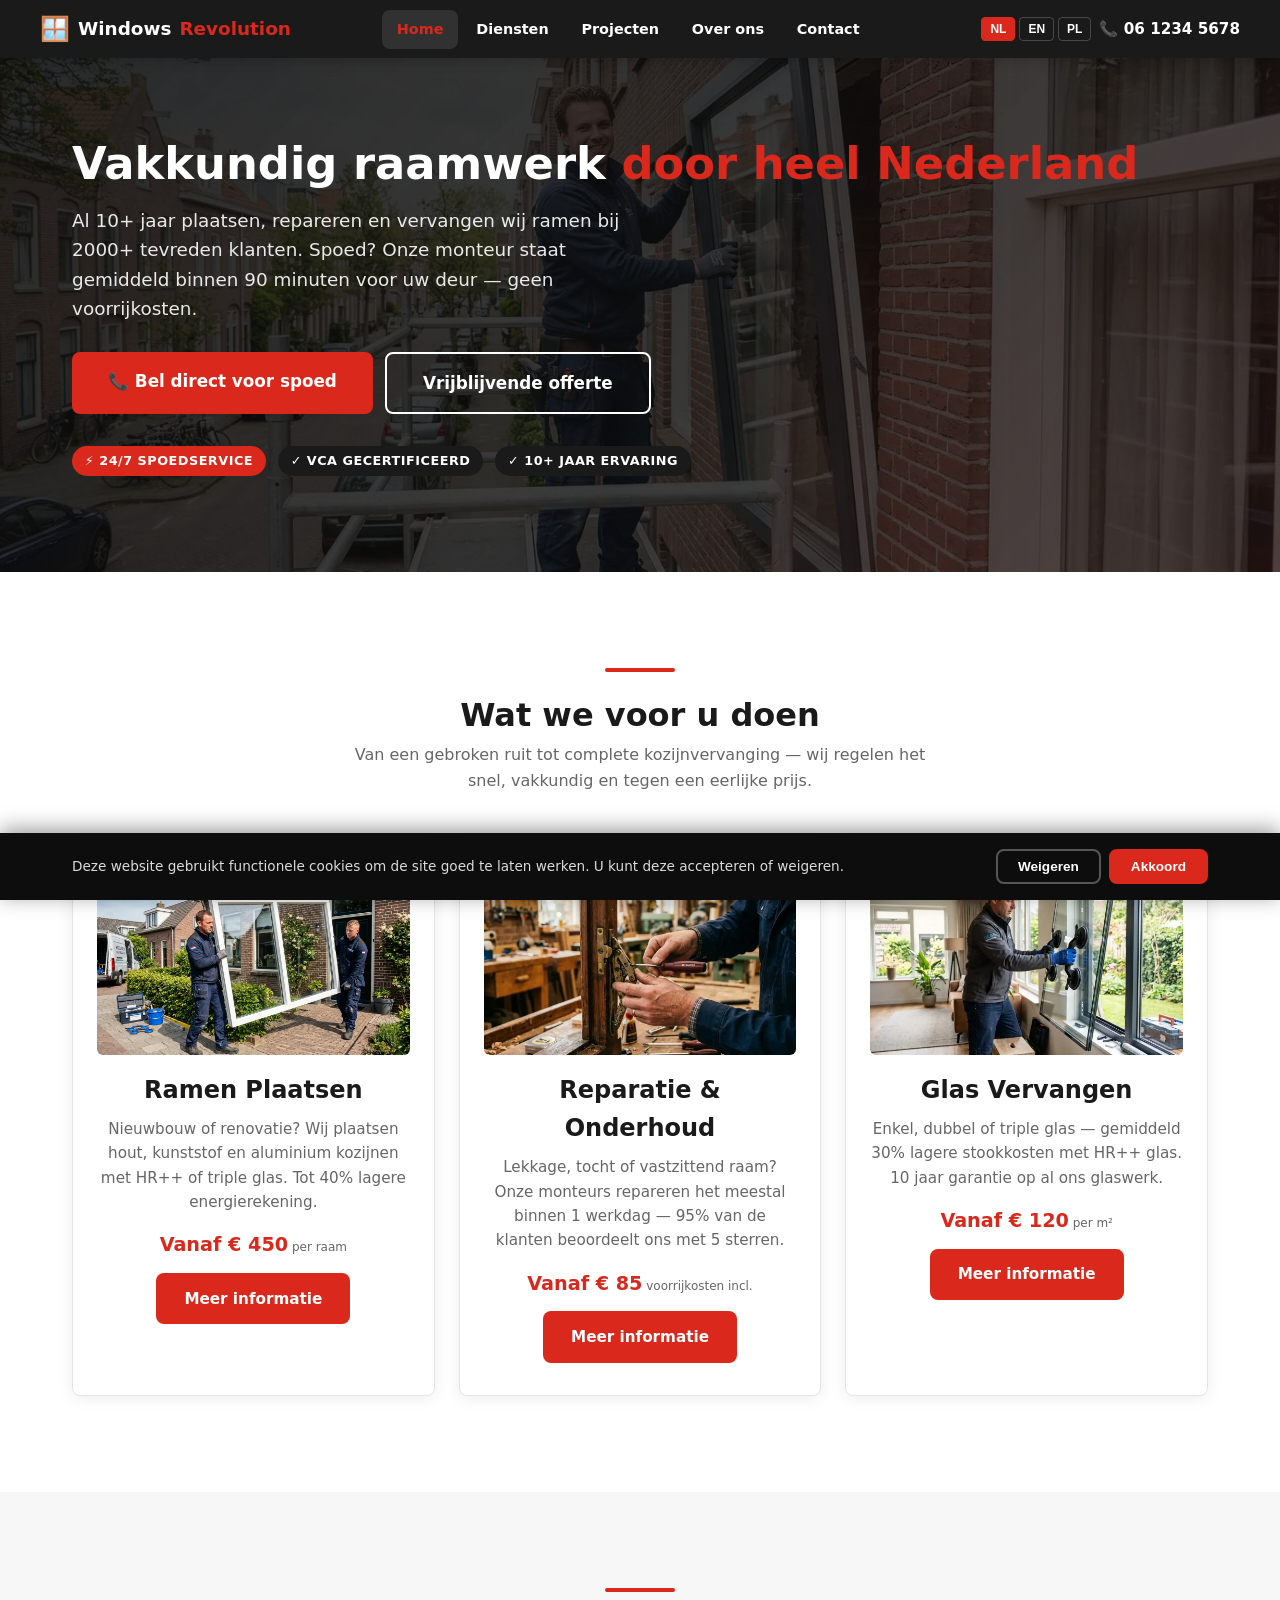
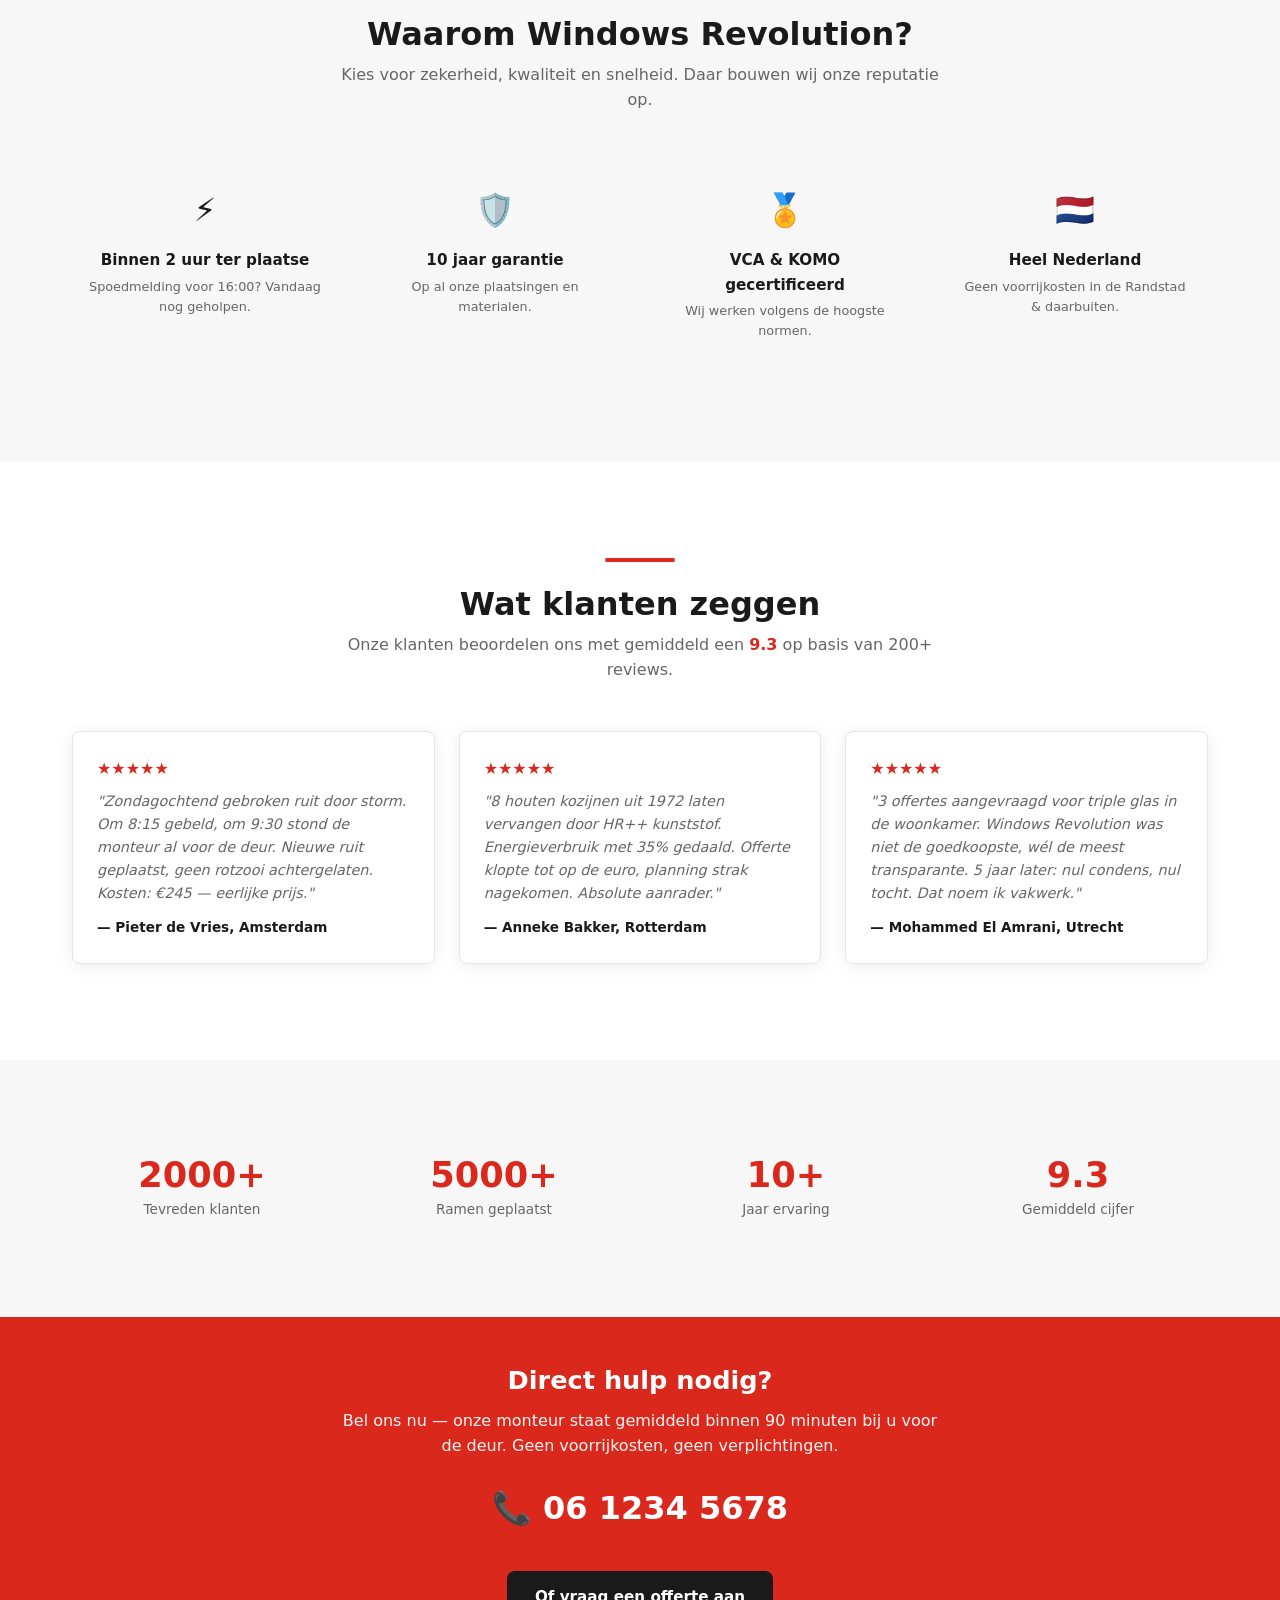
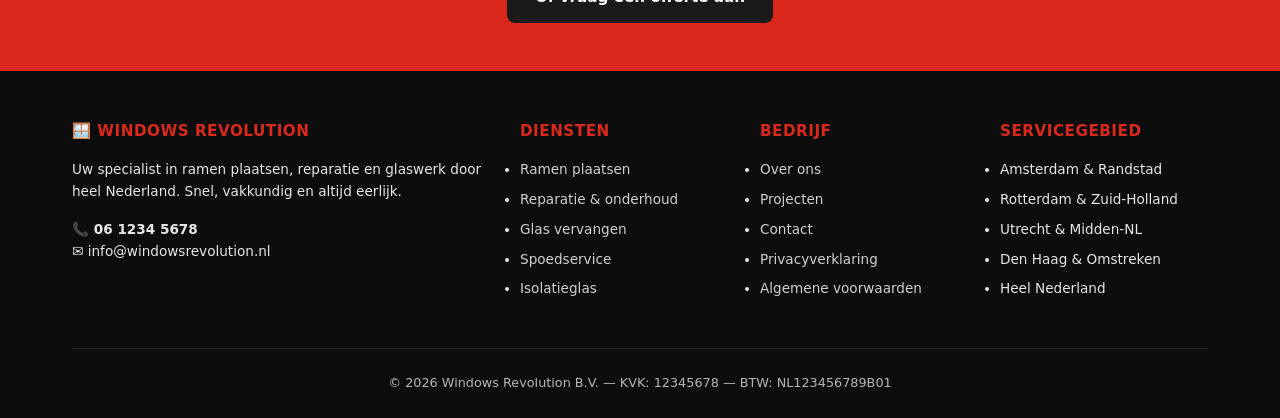
==== index.html @ 087c60d7 "fix: remove duplicate phone icon in header" ====
<!DOCTYPE html>
<html lang="nl" data-i18n-page="index">
<head>
<meta charset="UTF-8">
<meta name="viewport" content="width=device-width, initial-scale=1.0">
<meta property="og:title" content="Windows Revolution | Ramen Plaatsen & Reparatie | Heel Nederland">
<meta property="og:description" content="Windows Revolution — specialist in ramen plaatsen, reparatie en glas vervangen. Spoedservice in heel Nederland. Bel direct!">
<meta property="og:type" content="website">
<meta property="og:url" content="https://windowsrevolution.nl/">
<meta property="og:site_name" content="Windows Revolution">
<meta property="og:locale" content="nl_NL">
<meta name="twitter:card" content="summary_large_image">
<meta property="og:image" content="https://windowsrevolution.nl/images/og-cover.webp">
<meta property="og:image:width" content="1200">
<meta property="og:image:height" content="630">
<link rel="canonical" href="https://windowsrevolution.nl/">
<meta name="description" content="Windows Revolution — specialist in ramen plaatsen, reparatie en glas vervangen. Spoedservice in heel Nederland. Bel direct!">
<title data-i18n="page-title-home">Windows Revolution | Ramen Plaatsen & Reparatie | Heel Nederland</title>
<link rel="stylesheet" href="css/style.css">
<link rel="icon" type="image/svg+xml" href="data:image/svg+xml,<svg xmlns='http://www.w3.org/2000/svg' viewBox='0 0 100 100'><rect width='100' height='100' rx='20' fill='%231A1A1A'/><text x='50' y='68' text-anchor='middle' font-size='50' font-weight='800' fill='%23DA291C'>WR</text></svg>">
<script type="application/ld+json">
{
  "@context": "https://schema.org",
  "@type": "LocalBusiness",
  "name": "Windows Revolution",
  "description": "Specialist in ramen plaatsen, reparatie en glas vervangen door heel Nederland.",
  "telephone": "+316****5678",
  "email": "info@windowsrevolution.nl",
  "address": {
    "@type": "PostalAddress",
    "streetAddress": "Straatnaam 123",
    "postalCode": "1234 AB",
    "addressLocality": "Amsterdam",
    "addressCountry": "NL"
  },
  "openingHoursSpecification": [
    {"@type": "OpeningHoursSpecification", "dayOfWeek": ["Monday","Tuesday","Wednesday","Thursday","Friday"], "opens": "07:00", "closes": "19:00"},
    {"@type": "OpeningHoursSpecification", "dayOfWeek": "Saturday", "opens": "08:00", "closes": "16:00"}
  ],
  "priceRange": "\u20ac\u20ac",
  "areaServed": ["Amsterdam","Rotterdam","Den Haag","Utrecht","Haarlem","Leiden","Almere","Amersfoort","Eindhoven"],
  "url": "https://windowsrevolution.nl",
  "sameAs": ["https://www.facebook.com/windowsrevolution","https://www.instagram.com/windowsrevolution"]
}
</script>
</head>
<body>
<a href="#main-content" class="skip-to-content" data-i18n="skip-to-content">Doorgaan naar inhoud</a>


<header class="site-header">
  <div class="container header-inner">
    <a class='logo' href='./'>
      <span class="logo-icon">🪟</span>
      Windows<span>Revolution</span>
    </a>

    <nav class="main-nav">
      <ul>
        <li><a class='active' data-i18n='nav-home' href='./'>Home</a></li>
        <li><a data-i18n='nav-diensten' href='diensten.html'>Diensten</a></li>
        <li><a data-i18n='nav-projecten' href='projecten.html'>Projecten</a></li>
        <li><a data-i18n='nav-over-ons' href='over-ons.html'>Over ons</a></li>
        <li><a data-i18n='nav-contact' href='contact.html'>Contact</a></li>
      </ul>
    </nav>

    <div style="display:flex;align-items:center;gap:.5rem">
      <div class="lang-switch">
        <button class="active" title="Nederlands" data-lang="nl" type="button">NL</button>
        <button title="English" data-lang="en" type="button">EN</button>
        <button title="Polski" data-lang="pl" type="button">PL</button>
      </div>
      <div class="header-cta">
        <a href="tel:+316****5678" data-i18n="header-phone">06 1234 5678</a>
      </div>
      <button class="hamburger" aria-label="Menu" data-i18n-aria="hamburger-label">
        <span></span><span></span><span></span>
      </button>
    </div>
  </div>
</header>


<section class="hero" id="main-content" style="background:linear-gradient(135deg,rgba(13,13,13,.88) 0%,rgba(13,13,13,.75) 100%),url('images/hero.webp') center/cover no-repeat">
  <div class="container">
    <h1 data-i18n-html="hero-title">Vakkundig raamwerk <span>door heel Nederland</span></h1>
    <p data-i18n="hero-subtitle">Al 10+ jaar plaatsen, repareren en vervangen wij ramen bij 2000+ tevreden klanten. Spoed? Onze monteur staat gemiddeld binnen 90 minuten voor uw deur — geen voorrijkosten.</p>
    <div class="hero-buttons">
      <a href="tel:+316****5678" class="btn btn-primary btn-large" data-i18n="hero-btn-emergency">📞 Bel direct voor spoed</a>
      <a class='btn btn-outline btn-large' data-i18n='hero-btn-quote' href='contact.html'>Vrijblijvende offerte</a>
    </div>
    <div class="hero-badges">
      <span class="badge badge-urgent" data-i18n="hero-badge-1">⚡ 24/7 Spoedservice</span>
      <span class="badge badge-info" data-i18n="hero-badge-2">✓ VCA Gecertificeerd</span>
      <span class="badge badge-info" data-i18n="hero-badge-3">✓ 10+ jaar ervaring</span>
    </div>
  </div>
</section>


<section class="section">
  <div class="container">
    <div class="section-header">
      <span class="accent"></span>
      <h2 data-i18n="section-services-title">Wat we voor u doen</h2>
      <p data-i18n="section-services-sub">Van een gebroken ruit tot complete kozijnvervanging — wij regelen het snel, vakkundig en tegen een eerlijke prijs.</p>
    </div>
    <div class="services-grid">
      <div class="service-card">
        <img loading="lazy" src="images/service-ramen-plaatsen.webp" alt="Ramen plaatsen" data-i18n-alt="service-1-alt" class="card-img">
        <h3 data-i18n="service-1-title">Ramen Plaatsen</h3>
        <p data-i18n="service-1-desc">Nieuwbouw of renovatie? Wij plaatsen hout, kunststof en aluminium kozijnen met HR++ of triple glas. Tot 40% lagere energierekening.</p>
        <div class="price" data-i18n-html="service-1-price">Vanaf <strong>€ 450</strong><small> per raam</small></div>
        <a class='btn btn-primary' data-i18n='service-1-cta' href='diensten.html' style='margin-top:.75rem'>Meer informatie</a>
      </div>
      <div class="service-card">
        <img loading="lazy" src="images/service-reparatie.webp" alt="Reparatie & onderhoud" data-i18n-alt="service-2-alt" class="card-img">
        <h3 data-i18n="service-2-title">Reparatie & Onderhoud</h3>
        <p data-i18n="service-2-desc">Lekkage, tocht of vastzittend raam? Onze monteurs repareren het meestal binnen 1 werkdag — 95% van de klanten beoordeelt ons met 5 sterren.</p>
        <div class="price" data-i18n-html="service-2-price">Vanaf <strong>€ 85</strong><small> voorrijkosten incl.</small></div>
        <a class='btn btn-primary' data-i18n='service-2-cta' href='diensten.html' style='margin-top:.75rem'>Meer informatie</a>
      </div>
      <div class="service-card">
        <img loading="lazy" src="images/service-glas-vervangen.webp" alt="Glas vervangen" data-i18n-alt="service-3-alt" class="card-img">
        <h3 data-i18n="service-3-title">Glas Vervangen</h3>
        <p data-i18n="service-3-desc">Enkel, dubbel of triple glas — gemiddeld 30% lagere stookkosten met HR++ glas. 10 jaar garantie op al ons glaswerk.</p>
        <div class="price" data-i18n-html="service-3-price">Vanaf <strong>€ 120</strong><small> per m²</small></div>
        <a class='btn btn-primary' data-i18n='service-3-cta' href='diensten.html' style='margin-top:.75rem'>Meer informatie</a>
      </div>
    </div>
  </div>
</section>


<section class="section trust-section">
  <div class="container">
    <div class="section-header">
      <span class="accent"></span>
      <h2 data-i18n="trust-title">Waarom Windows Revolution?</h2>
      <p data-i18n="trust-sub">Kies voor zekerheid, kwaliteit en snelheid. Daar bouwen wij onze reputatie op.</p>
    </div>
    <div class="trust-grid">
      <div class="trust-item">
        <div class="icon">⚡</div>
        <h4 data-i18n="trust-1-title">Binnen 2 uur ter plaatse</h4>
        <p data-i18n="trust-1-desc">Spoedmelding voor 16:00? Vandaag nog geholpen.</p>
      </div>
      <div class="trust-item">
        <div class="icon">🛡️</div>
        <h4 data-i18n="trust-2-title">10 jaar garantie</h4>
        <p data-i18n="trust-2-desc">Op al onze plaatsingen en materialen.</p>
      </div>
      <div class="trust-item">
        <div class="icon">🏅</div>
        <h4 data-i18n="trust-3-title">VCA & KOMO gecertificeerd</h4>
        <p data-i18n="trust-3-desc">Wij werken volgens de hoogste normen.</p>
      </div>
      <div class="trust-item">
        <div class="icon">🇳🇱</div>
        <h4 data-i18n="trust-4-title">Heel Nederland</h4>
        <p data-i18n="trust-4-desc">Geen voorrijkosten in de Randstad & daarbuiten.</p>
      </div>
    </div>
  </div>
</section>


<section class="section">
  <div class="container">
    <div class="section-header">
      <span class="accent"></span>
      <h2 data-i18n="reviews-title">Wat klanten zeggen</h2>
      <p data-i18n-html="reviews-sub">Onze klanten beoordelen ons met gemiddeld een <strong style="color:var(--red)" data-i18n="stat-4-num">9.3</strong> op basis van 200+ reviews.</p>
    </div>
    <div class="reviews-grid">
      <div class="review-card">
        <div class="stars">★★★★★</div>
        <p data-i18n="review-1-text">"Zondagochtend gebroken ruit door storm. Om 8:15 gebeld, om 9:30 stond de monteur al voor de deur. Nieuwe ruit geplaatst, geen rotzooi achtergelaten. Kosten: €245 — eerlijke prijs."</p>
        <div class="author" data-i18n="review-1-author">— Pieter de Vries, Amsterdam</div>
      </div>
      <div class="review-card">
        <div class="stars">★★★★★</div>
        <p data-i18n="review-2-text">"8 houten kozijnen uit 1972 laten vervangen door HR++ kunststof. Energieverbruik met 35% gedaald. Offerte klopte tot op de euro, planning strak nagekomen. Absolute aanrader."</p>
        <div class="author" data-i18n="review-2-author">— Anneke Bakker, Rotterdam</div>
      </div>
      <div class="review-card">
        <div class="stars">★★★★★</div>
        <p data-i18n="review-3-text">"3 offertes aangevraagd voor triple glas in de woonkamer. Windows Revolution was niet de goedkoopste, wél de meest transparante. 5 jaar later: nul condens, nul tocht. Dat noem ik vakwerk."</p>
        <div class="author" data-i18n="review-3-author">— Mohammed El Amrani, Utrecht</div>
      </div>
    </div>
  </div>
</section>


<section class="section stats-section">
  <div class="container">
    <div class="stats-grid">
      <div class="stat-item">
        <span class="stat-number" data-i18n="stat-1-num">2000+</span>
        <span class="stat-label" data-i18n="stat-1-label">Tevreden klanten</span>
      </div>
      <div class="stat-item">
        <span class="stat-number" data-i18n="stat-2-num">5000+</span>
        <span class="stat-label" data-i18n="stat-2-label">Ramen geplaatst</span>
      </div>
      <div class="stat-item">
        <span class="stat-number" data-i18n="stat-3-num">10+</span>
        <span class="stat-label" data-i18n="stat-3-label">Jaar ervaring</span>
      </div>
      <div class="stat-item">
        <span class="stat-number" data-i18n="stat-4-num">9.3</span>
        <span class="stat-label" data-i18n="stat-4-label">Gemiddeld cijfer</span>
      </div>
    </div>
  </div>
</section>


<section class="cta-banner">
  <div class="container">
    <h2 data-i18n="cta-title">Direct hulp nodig?</h2>
    <p data-i18n="cta-sub">Bel ons nu — onze monteur staat gemiddeld binnen 90 minuten bij u voor de deur. Geen voorrijkosten, geen verplichtingen.</p>
    <a href="tel:+316****5678" class="phone" data-i18n="cta-phone">📞 06 1234 5678</a>
    <br>
    <a class='btn' data-i18n='cta-btn' href='contact.html' style='background:var(--black);color:var(--white)'>Of vraag een offerte aan</a>
  </div>
</section>


<footer class="site-footer">
  <div class="container">
    <div class="footer-grid">
      <div class="footer-col">
        <h4 data-i18n="footer-about-title">🪟 Windows Revolution</h4>
        <p data-i18n="footer-about">Uw specialist in ramen plaatsen, reparatie en glaswerk door heel Nederland. Snel, vakkundig en altijd eerlijk.</p>
        <p style="margin-top:1rem"><strong data-i18n="footer-phone">📞 06 1234 5678</strong><br>✉️ info@windowsrevolution.nl</p>
      </div>
      <div class="footer-col">
        <h4 data-i18n="footer-diensten">Diensten</h4>
        <ul>
          <li><a data-i18n='footer-d1' href='diensten.html'>Ramen plaatsen</a></li>
          <li><a data-i18n='footer-d2' href='diensten.html'>Reparatie & onderhoud</a></li>
          <li><a data-i18n='footer-d3' href='diensten.html'>Glas vervangen</a></li>
          <li><a data-i18n='footer-d4' href='diensten.html'>Spoedservice</a></li>
          <li><a data-i18n='footer-d5' href='diensten.html'>Isolatieglas</a></li>
        </ul>
      </div>
      <div class="footer-col">
        <h4 data-i18n="footer-bedrijf">Bedrijf</h4>
        <ul>
          <li><a data-i18n='footer-b1' href='over-ons.html'>Over ons</a></li>
          <li><a data-i18n='footer-b2' href='projecten.html'>Projecten</a></li>
          <li><a data-i18n='footer-b3' href='contact.html'>Contact</a></li>
          <li><a data-i18n="footer-b4" href="privacy.html">Privacyverklaring</a></li>
          <li><a data-i18n="footer-b5" href="terms.html">Algemene voorwaarden</a></li>
        </ul>
      </div>
      <div class="footer-col">
        <h4 data-i18n="footer-servicegebied">Servicegebied</h4>
        <ul>
          <li data-i18n="footer-s1">Amsterdam & Randstad</li>
          <li data-i18n="footer-s2">Rotterdam & Zuid-Holland</li>
          <li data-i18n="footer-s3">Utrecht & Midden-NL</li>
          <li data-i18n="footer-s4">Den Haag & Omstreken</li>
          <li data-i18n="footer-s5">Heel Nederland</li>
        </ul>
      </div>
    </div>
    <div class="footer-bottom">
      <p data-i18n="footer-legal">© <span id="current-year">2026</span> Windows Revolution B.V. — KVK: 12345678 — BTW: NL123456789B01</p>
    </div>
  </div>
</footer>


<div id="cookie-bar" class="cookie-bar">
  <div class="container">
    <p data-i18n="cookie-text">Deze website gebruikt functionele cookies om de site goed te laten werken. U kunt deze accepteren of weigeren.</p>
    <div class="cookie-buttons">
      <button class="cookie-btn cookie-btn--decline" data-i18n="cookie-decline">Weigeren</button>
      <button class="cookie-btn cookie-btn--accept" data-i18n="cookie-accept">Akkoord</button>
    </div>
  </div>
</div>

<div class="mobile-cta">
  <a href="tel:+316****5678" class="btn btn-primary" data-i18n="mobile-call">📞 Bel direct</a>
  <a class='btn btn-outline' data-i18n='mobile-quote' href='contact.html'>Offerte</a>
</div>

<script src="js/i18n.js"></script>
<script src="js/main.js"></script>
</body>
</html>
---- css/style.css ----
/* ═══════════════════════════════════════════════════════
   WINDOWS REVOLUTION — Hoofdstylesheet
   Kleuren: Milwaukee Rood #DA291C · Zwart #1A1A1A · Wit
   Mobile-first · Gemaakt voor de Nederlandse markt
   ═══════════════════════════════════════════════════════ */

/* ─── RESET & BASE ─── */
*,*::before,*::after{box-sizing:border-box;margin:0;padding:0}
html{scroll-behavior:smooth;font-size:16px}
body{font-family:'Segoe UI',system-ui,-apple-system,sans-serif;color:#1a1a1a;line-height:1.6;background:#fff;overflow-x:hidden}

:root{
  --black:#1A1A1A;--black-dark:#0D0D0D;
  --red:#DA291C;--red-hover:#B82218;--red-light:#FDE8E8;
  --white:#fff;--offwhite:#F7F7F7;--gray:#666;--lightgray:#E5E5E5;
  --radius:8px;--shadow:0 2px 16px rgba(0,0,0,.08);
  --transition:.25s ease;
}

/* ─── TYPOGRAPHY ─── */
h1{font-size:2rem;font-weight:800;line-height:1.15}
h2{font-size:1.6rem;font-weight:700;line-height:1.2}
h3{font-size:1.25rem;font-weight:600}
@media(min-width:768px){h1{font-size:3rem}h2{font-size:2rem}h3{font-size:1.5rem}}

a{color:var(--red);text-decoration:none;transition:color var(--transition)}
a:hover{color:var(--red-hover)}
img{max-width:100%;height:auto;display:block}

/* ─── UTILITIES ─── */
.container{width:100%;max-width:1200px;margin:0 auto;padding:0 1.25rem}
@media(min-width:768px){.container{padding:0 2rem}}
.section{padding:5rem 0}
@media(min-width:768px){.section{padding:6rem 0}}

.btn{display:inline-block;padding:.85rem 1.75rem;border-radius:var(--radius);font-weight:700;font-size:.95rem;cursor:pointer;transition:all var(--transition);border:none;text-align:center;white-space:nowrap}
.btn-primary{background:var(--red);color:var(--white)}
.btn-primary:hover{background:var(--red-hover);color:var(--white);transform:translateY(-1px);box-shadow:0 4px 14px rgba(218,41,28,.35)}
.btn-secondary{background:var(--white);color:var(--black);border:2px solid var(--black)}
.btn-secondary:hover{background:var(--black);color:var(--white)}
.btn-outline{background:transparent;color:var(--white);border:2px solid var(--white)}
.btn-outline:hover{background:var(--white);color:var(--black)}
.btn-large{padding:1rem 2.25rem;font-size:1.05rem}

.badge{display:inline-block;padding:.3rem .8rem;border-radius:50px;font-size:.8rem;font-weight:700;text-transform:uppercase;letter-spacing:.5px}
.badge-urgent{background:var(--red);color:var(--white)}
.badge-info{background:var(--black);color:var(--white)}

/* ─── STICKY HEADER ─── */
.site-header{position:sticky;top:0;z-index:100;background:var(--black);box-shadow:0 2px 12px rgba(0,0,0,.2)}
.header-inner{display:flex;align-items:center;justify-content:space-between;padding:.6rem 0}
.logo{display:flex;align-items:center;gap:.5rem;font-size:1.15rem;font-weight:800;color:var(--white)}
.logo-icon{font-size:1.5rem}
.logo span{color:var(--red)}

.header-cta{display:none}
@media(min-width:768px){.header-cta{display:flex;align-items:center;gap:.5rem;color:var(--white);font-weight:700;font-size:.95rem}
.header-cta .icon{font-size:1.2rem;color:var(--red)}
.header-cta a{color:var(--white)}}

/* ─── NAVIGATION ─── */
.main-nav{display:none}
.main-nav.open{display:block;position:absolute;top:100%;left:0;right:0;background:var(--black-dark);padding:1rem 1.25rem;border-top:1px solid rgba(255,255,255,.1)}
.main-nav ul{list-style:none;display:flex;flex-direction:column;gap:.25rem}
.main-nav a{display:block;padding:.75rem 1rem;color:var(--white);font-weight:600;border-radius:var(--radius);transition:all var(--transition)}
.main-nav a:hover,.main-nav a.active{background:rgba(255,255,255,.1);color:var(--red)}

@media(min-width:768px){
  .main-nav{display:block;position:static;background:none;padding:0;border:none}
  .main-nav ul{flex-direction:row;gap:.25rem}
  .main-nav a{padding:.5rem .9rem;font-size:.9rem}
}

/* Hamburger */
.hamburger{display:flex;flex-direction:column;gap:5px;background:none;border:none;cursor:pointer;padding:8px 4px}
.hamburger span{display:block;width:24px;height:2.5px;background:var(--white);border-radius:2px;transition:all var(--transition)}
.hamburger.open span:nth-child(1){transform:rotate(45deg) translate(5px,5px)}
.hamburger.open span:nth-child(2){opacity:0}
.hamburger.open span:nth-child(3){transform:rotate(-45deg) translate(5px,-5px)}
@media(min-width:768px){.hamburger{display:none}}

/* ─── HERO ─── */
.hero{background:var(--black);color:var(--white);padding:3rem 0 3.5rem;position:relative;overflow:hidden}
.hero::after{content:'';position:absolute;top:0;right:0;width:40%;height:100%;background:linear-gradient(135deg,transparent 0%,rgba(218,41,28,.08) 100%);pointer-events:none}
.hero .container{position:relative;z-index:2}
.hero h1{font-size:1.85rem;margin-bottom:1rem}
.hero h1 span{color:var(--red)}
.hero p{font-size:1.05rem;opacity:.9;margin-bottom:1.75rem;max-width:550px}
.hero-buttons{display:flex;flex-wrap:wrap;gap:.75rem}
.hero-badges{display:flex;flex-wrap:wrap;gap:.75rem;margin-top:2rem}
.hero-badges .badge-urgent{animation:pulse 2s infinite}
@keyframes pulse{0%,100%{box-shadow:0 0 0 0 rgba(218,41,28,.4)}50%{box-shadow:0 0 0 12px rgba(218,41,28,0)}}

@media(min-width:768px){
  .hero{padding:5rem 0 6rem}
  .hero h1{font-size:2.8rem}
  .hero p{font-size:1.15rem}
}

/* ─── SERVICES CARDS ─── */
.services-grid{display:grid;grid-template-columns:1fr;gap:1.5rem}
@media(min-width:600px){.services-grid{grid-template-columns:repeat(2,1fr)}}
@media(min-width:900px){.services-grid{grid-template-columns:repeat(3,1fr)}}

.service-card{background:var(--white);border-radius:var(--radius);padding:2rem 1.5rem;box-shadow:var(--shadow);transition:all var(--transition);border:1px solid var(--lightgray);text-align:center}
.service-card:hover{transform:translateY(-4px);box-shadow:0 8px 30px rgba(0,0,0,.12)}
.service-card .icon{font-size:2.5rem;margin-bottom:1rem}
.service-card .card-img{width:100%;height:180px;object-fit:cover;border-radius:6px;margin-bottom:1rem}
.service-card h3{margin-bottom:.5rem;color:var(--black)}
.service-card p{color:var(--gray);font-size:.95rem;margin-bottom:1rem}
.service-card .price{font-weight:800;color:var(--red);font-size:1.2rem}
.service-card .price small{font-size:.75rem;color:var(--gray);font-weight:400}

.section-header{text-align:center;margin-bottom:3rem}
.section-header h2{color:var(--black);margin-bottom:.5rem}
.section-header p{color:var(--gray);max-width:600px;margin:0 auto}
.section-header .accent{display:inline-block;width:70px;height:4px;background:var(--red);border-radius:2px;margin-bottom:1rem}

/* ─── TRUST SECTION ─── */
.trust-section{background:var(--offwhite)}
.trust-grid{display:grid;grid-template-columns:repeat(2,1fr);gap:1.5rem}
@media(min-width:768px){.trust-grid{grid-template-columns:repeat(4,1fr)}}
.trust-item{text-align:center;padding:1.5rem 1rem}
.trust-item .icon{font-size:2rem;margin-bottom:.75rem}
.trust-item h4{font-size:.95rem;font-weight:700;color:var(--black);margin-bottom:.25rem}
.trust-item p{font-size:.8rem;color:var(--gray)}

/* ─── REVIEWS ─── */
.reviews-grid{display:grid;grid-template-columns:1fr;gap:1.5rem}
@media(min-width:768px){.reviews-grid{grid-template-columns:repeat(3,1fr)}}
.review-card{background:var(--white);border-radius:var(--radius);padding:1.5rem;box-shadow:var(--shadow);border:1px solid var(--lightgray)}
.review-card .stars{color:var(--red);font-size:1rem;margin-bottom:.5rem}
.review-card p{font-size:.9rem;color:var(--gray);font-style:italic;margin-bottom:.75rem}
.review-card .author{font-weight:700;color:var(--black);font-size:.85rem}

/* ─── PRICE TABLE ─── */
.price-table{width:100%;border-collapse:collapse;background:var(--white);border-radius:var(--radius);overflow:hidden;box-shadow:var(--shadow);font-size:.9rem}
.price-table thead{background:var(--black);color:var(--white)}
.price-table th{padding:1rem;text-align:left;font-weight:700}
.price-table td{padding:1rem;border-bottom:1px solid var(--lightgray)}
.price-table tbody tr:hover{background:var(--red-light)}
.price-table .price-col{color:var(--red);font-weight:800;white-space:nowrap}
.price-table .cta-col a{font-size:.8rem;padding:.4rem .8rem}
@media(max-width:600px){
  .price-table{font-size:.8rem}
  .price-table th,.price-table td{padding:.65rem .5rem}
}

/* ─── BEFORE/AFTER GALLERY ─── */
.gallery-grid{display:grid;grid-template-columns:1fr;gap:1.5rem}
@media(min-width:600px){.gallery-grid{grid-template-columns:repeat(2,1fr)}}
@media(min-width:900px){.gallery-grid{grid-template-columns:repeat(3,1fr)}}

/* ─── GALLERY + BEFORE/AFTER SLIDER ─── */
.gallery-item{position:relative;border-radius:var(--radius);overflow:hidden;box-shadow:var(--shadow);cursor:default;transition:transform var(--transition)}
.gallery-item:hover{transform:scale(1.02)}

/* -- Slider container -- */
.ba-slider{position:relative;width:100%;height:260px;overflow:hidden;background:var(--lightgray);user-select:none;-webkit-user-select:none;touch-action:pan-y;cursor:ew-resize}
.ba-slider:focus-visible{outline:3px solid var(--red);outline-offset:-3px}
.ba-slider img{position:absolute;top:0;left:0;width:100%;height:100%;object-fit:cover;pointer-events:none}
.ba-slider .ba-after{z-index:1}
.ba-slider .ba-before{z-index:2}

/* -- Divider line + handle (handle is child of divider, always moves together) -- */
.ba-divider{position:absolute;top:0;bottom:0;left:50%;width:3px;background:var(--white);z-index:10;pointer-events:none;box-shadow:0 0 8px rgba(0,0,0,.4),0 0 2px rgba(0,0,0,.6);transform:translateX(-50%)}
.ba-handle{position:absolute;top:50%;left:50%;transform:translate(-50%,-50%);z-index:11;width:44px;height:44px;background:var(--white);border-radius:50%;display:flex;align-items:center;justify-content:center;cursor:grab;pointer-events:auto;box-shadow:0 2px 12px rgba(0,0,0,.35);transition:transform .15s}
.ba-handle:active{cursor:grabbing;transform:translate(-50%,-50%) scale(1.1)}
.ba-slider:hover .ba-handle{transform:translate(-50%,-50%) scale(1.05)}
.ba-handle::before,.ba-handle::after{content:'';display:block;width:0;height:0;border-top:7px solid transparent;border-bottom:7px solid transparent}
.ba-handle::before{border-right:8px solid var(--dark);margin-right:3px}
.ba-handle::after{border-left:8px solid var(--dark);margin-left:3px}

/* -- Labels -- */
.ba-slider .ba-label{position:absolute;top:.5rem;padding:.2rem .7rem;border-radius:3px;font-size:.7rem;font-weight:800;text-transform:uppercase;letter-spacing:.5px;z-index:8;pointer-events:none}
.ba-slider .ba-label.left{left:.5rem;background:rgba(0,0,0,.75);color:#ff6b6b}
.ba-slider .ba-label.right{right:.5rem;background:var(--red);color:var(--white)}

/* -- Arrow hint (subtle) -- */
.ba-hint{position:absolute;bottom:.5rem;left:50%;transform:translateX(-50%);z-index:8;font-size:.65rem;color:rgba(255,255,255,.7);pointer-events:none;text-align:center;text-shadow:0 1px 3px rgba(0,0,0,.6);animation:baHintPulse 2.5s ease-in-out infinite}
@keyframes baHintPulse{0%,100%{opacity:.4}50%{opacity:1}}
.ba-slider:focus-within .ba-hint,.ba-slider:active .ba-hint{opacity:0}

@media(min-width:600px){.ba-slider{height:320px}}
.gallery-item .overlay{position:absolute;bottom:0;left:0;right:0;background:linear-gradient(transparent,rgba(13,13,13,.92));padding:1rem 1.25rem;color:var(--white)}
.gallery-item .overlay h4{font-size:.95rem;margin-bottom:.15rem}
.gallery-item .overlay .label{display:inline-block;background:var(--red);padding:.15rem .5rem;border-radius:3px;font-size:.7rem;font-weight:700;margin-bottom:.35rem}
.project-meta{font-size:.72rem;opacity:.85;margin:0}

/* Gallery filter */
.gallery-filters{display:flex;flex-wrap:wrap;gap:.5rem;justify-content:center;margin-bottom:2rem}
.filter-btn{padding:.5rem 1.25rem;border-radius:50px;border:2px solid var(--lightgray);background:var(--white);font-weight:600;cursor:pointer;font-size:.85rem;transition:all var(--transition)}
.filter-btn:hover,.filter-btn.active{background:var(--black);color:var(--white);border-color:var(--black)}

/* ─── LIGHTBOX ─── */
.lightbox{display:none;position:fixed;top:0;left:0;right:0;bottom:0;z-index:200;background:rgba(0,0,0,.9);justify-content:center;align-items:center;padding:2rem}
.lightbox.open{display:flex}
.lightbox img{max-height:80vh;max-width:90vw;border-radius:var(--radius)}
.lightbox-close{position:absolute;top:1.5rem;right:1.5rem;background:none;border:none;color:var(--white);font-size:2rem;cursor:pointer;padding:.5rem}
.lightbox-nav{position:absolute;top:50%;transform:translateY(-50%);background:rgba(255,255,255,.15);border:none;color:var(--white);font-size:2rem;cursor:pointer;padding:1rem .5rem;border-radius:var(--radius)}
.lightbox-prev{left:1rem}
.lightbox-next{right:1rem}

/* ─── ABOUT ─── */
.about-grid{display:grid;grid-template-columns:1fr;gap:2rem;align-items:center}
@media(min-width:768px){.about-grid{grid-template-columns:1fr 1fr}}
.about-image{border-radius:var(--radius);overflow:hidden;box-shadow:var(--shadow)}
.about-image img{width:100%;height:400px;object-fit:cover;background:var(--lightgray)}
.about-content h2{color:var(--black);margin-bottom:1rem}
.about-content p{margin-bottom:.75rem;color:var(--gray)}
.cert-list{list-style:none;display:grid;grid-template-columns:1fr 1fr;gap:.75rem;margin-top:1.5rem}
.cert-list li{display:flex;align-items:center;gap:.5rem;font-weight:600;color:var(--black);font-size:.9rem}
.cert-list .check{color:var(--red);font-size:1.1rem}

/* ─── CTA BANNER ─── */
.cta-banner{background:var(--red);color:var(--white);text-align:center;padding:3rem 1.5rem}
.cta-banner h2{margin-bottom:.75rem;font-size:1.6rem}
.cta-banner p{margin-bottom:1.5rem;opacity:.95;max-width:600px;margin-left:auto;margin-right:auto}
.cta-banner .btn{background:var(--black);color:var(--white)}
.cta-banner .btn:hover{background:var(--black-dark)}
.cta-banner .phone{display:block;font-size:2rem;font-weight:800;margin:.75rem 0;color:var(--white)}

/* ─── CONTACT PAGE ─── */
.contact-grid{display:grid;grid-template-columns:1fr;gap:2rem}
@media(min-width:768px){.contact-grid{grid-template-columns:1fr 1fr}}
.contact-form{background:var(--white);padding:2rem;border-radius:var(--radius);box-shadow:var(--shadow)}
.contact-form h3{color:var(--black);margin-bottom:1.5rem}
.form-group{margin-bottom:1.25rem}
.form-group label{display:block;font-weight:600;margin-bottom:.35rem;color:var(--black);font-size:.9rem}
.form-group input,.form-group select,.form-group textarea{width:100%;padding:.75rem;border:1.5px solid var(--lightgray);border-radius:var(--radius);font-size:.95rem;font-family:inherit;transition:border var(--transition)}
.form-group input:focus,.form-group select:focus,.form-group textarea:focus{outline:none;border-color:var(--red);box-shadow:0 0 0 3px var(--red-light)}
.form-group textarea{min-height:130px;resize:vertical}
.form-submit .btn{width:100%}

.contact-info{padding:2rem;background:var(--black);color:var(--white);border-radius:var(--radius)}
.contact-info h3{margin-bottom:1.5rem}
.contact-info .info-item{display:flex;gap:1rem;margin-bottom:1.25rem;align-items:flex-start}
.contact-info .info-icon{font-size:1.5rem;color:var(--red);flex-shrink:0;margin-top:2px}
.contact-info .info-text strong{display:block;margin-bottom:.15rem}
.contact-info .emergency{margin-top:2rem;padding:1.25rem;background:var(--red);border-radius:var(--radius);text-align:center}
.contact-info .emergency .big-phone{font-size:1.8rem;font-weight:800}
.contact-map{margin-top:1.5rem;border-radius:var(--radius);overflow:hidden;height:250px;background:var(--lightgray)}
.contact-map iframe{width:100%;height:100%;border:none}

/* ─── FOOTER ─── */
.site-footer{background:var(--black-dark);color:var(--white);padding:3rem 0 1.5rem}
.footer-grid{display:grid;grid-template-columns:repeat(2,1fr);gap:2rem}
@media(min-width:768px){.footer-grid{grid-template-columns:2fr 1fr 1fr 1fr}}
.footer-col h4{color:var(--red);margin-bottom:1rem;font-size:.95rem;text-transform:uppercase;letter-spacing:.5px}
.footer-col p,.footer-col li{font-size:.85rem;opacity:.9;margin-bottom:.5rem}
.footer-col a{color:var(--white);opacity:.9}
.footer-col a:hover{opacity:1;color:var(--red)}
.footer-bottom{margin-top:2.5rem;padding-top:1.5rem;border-top:1px solid rgba(255,255,255,.15);text-align:center;font-size:.8rem;opacity:.7}

/* ─── MOBILE FLOAT CTA ─── */
.mobile-cta{display:flex;position:fixed;bottom:0;left:0;right:0;z-index:90;background:var(--black);padding:.75rem 1rem;gap:.5rem;box-shadow:0 -2px 12px rgba(0,0,0,.3);transition:transform .3s ease}
.mobile-cta.hidden{transform:translateY(100%)}
.mobile-cta .btn{flex:1;text-align:center;padding:.7rem;font-size:.85rem}
@media(min-width:768px){.mobile-cta{display:none}}

/* ─── PAGE HERO (subpages) ─── */
.page-hero{background:var(--black);color:var(--white);padding:2.5rem 0;text-align:center}
.page-hero h1{font-size:1.8rem}
.page-hero p{opacity:.85;margin-top:.5rem;max-width:500px;margin-left:auto;margin-right:auto}
@media(min-width:768px){.page-hero{padding:3.5rem 0}.page-hero h1{font-size:2.5rem}}

/* ─── ANIMATIONS ─── */
.fade-in{opacity:0;transform:translateY(20px);animation:fadeInUp .6s ease forwards}
@keyframes fadeInUp{to{opacity:1;transform:translateY(0)}}

/* ─── DARK THEME SECTIONS ─── */
.dark-section{background:var(--black);color:var(--white)}
.dark-section h2,.dark-section h3{color:var(--white)}
.dark-section p{color:rgba(255,255,255,.8)}

/* ─── LANGUAGE SWITCHER ─── */
.lang-switch{display:flex;gap:.25rem;margin-left:1rem}
.lang-switch button{background:none;border:1px solid rgba(255,255,255,.2);color:var(--white);padding:.25rem .5rem;border-radius:4px;cursor:pointer;font-size:.75rem;font-weight:600;transition:all var(--transition)}
.lang-switch button.active{background:var(--red);border-color:var(--red)}
.lang-switch button:hover{background:rgba(255,255,255,.1)}

/* ─── FEATURES SECTION ─── */
.features-grid{display:grid;grid-template-columns:repeat(2,1fr);gap:1.5rem}
@media(min-width:768px){.features-grid{grid-template-columns:repeat(3,1fr)}}
.feature-item{display:flex;gap:1rem;align-items:flex-start}
.feature-icon{font-size:1.8rem;flex-shrink:0}
.feature-text h4{font-size:.95rem;font-weight:700;color:var(--black);margin-bottom:.25rem}
.feature-text p{font-size:.85rem;color:var(--gray)}

/* ─── ACCESSIBILITY & FOCUS ─── */
:focus-visible{outline:3px solid var(--red);outline-offset:2px;border-radius:2px}
.skip-to-content{position:absolute;top:-100%;left:1rem;z-index:200;background:var(--red);color:var(--white);padding:.75rem 1.25rem;font-weight:700;border-radius:0 0 var(--radius) var(--radius);transition:top .2s}
.skip-to-content:focus{top:0}

/* ─── BREADCRUMBS ─── */
.breadcrumbs{padding:1rem 0;font-size:.85rem;color:var(--gray)}
.breadcrumbs a{color:var(--black);font-weight:600}
.breadcrumbs a:hover{color:var(--red)}
.breadcrumbs .sep{margin:0 .4rem;color:var(--lightgray)}

/* ─── SCROLL SHADOW ─── */
.scroll-hint{position:relative}
.scroll-hint::after{content:'';position:absolute;top:0;right:0;width:30px;height:100%;background:linear-gradient(to right,transparent,rgba(0,0,0,.08));pointer-events:none;border-radius:0 var(--radius) var(--radius) 0}

/* ─── FAQ ─── */
.faq-item{margin-bottom:1rem;border:1px solid var(--lightgray);border-radius:var(--radius);overflow:hidden}
.faq-question{width:100%;padding:1rem 1.25rem;background:var(--white);border:none;text-align:left;font-weight:700;font-size:1rem;color:var(--black);cursor:pointer;display:flex;justify-content:space-between;align-items:center}
.faq-question:hover{background:var(--offwhite)}
.faq-question .arrow{transition:transform var(--transition);font-size:1.2rem}
.faq-question.open .arrow{transform:rotate(180deg)}
.faq-answer{max-height:0;overflow:hidden;transition:max-height .3s ease}
.faq-answer.open{max-height:500px}
.faq-answer p{padding:0 1.25rem 1rem;color:var(--gray);font-size:.9rem}

/* ─── PROCESS STEPS ─── */
.process-grid{display:grid;grid-template-columns:repeat(2,1fr);gap:1.5rem;counter-reset:step}
@media(min-width:768px){.process-grid{grid-template-columns:repeat(5,1fr)}}
.process-step{text-align:center;position:relative;padding-top:2.5rem}
.process-step::before{counter-increment:step;content:counter(step);position:absolute;top:0;left:50%;transform:translateX(-50%);width:36px;height:36px;background:var(--red);color:var(--white);border-radius:50%;display:flex;align-items:center;justify-content:center;font-weight:800;font-size:.9rem}
.process-step h4{font-size:.9rem;font-weight:700;color:var(--black);margin-bottom:.25rem}
.process-step p{font-size:.8rem;color:var(--gray)}

/* ─── INLINE VALIDATION ─── */
.form-group.error input,.form-group.error select,.form-group.error textarea{border-color:#c62828;box-shadow:0 0 0 3px rgba(198,40,40,.1)}
.form-group .error-msg{display:none;color:#c62828;font-size:.8rem;margin-top:.25rem}
.form-group.error .error-msg{display:block}

/* ─── CONSENT CHECKBOX ─── */
.consent-label{display:flex;align-items:flex-start;gap:.5rem;font-size:.85rem;color:var(--gray);cursor:pointer}
.consent-label input[type=checkbox]{width:auto;margin-top:2px;flex-shrink:0}
.consent-label a{text-decoration:underline}

/* ─── STATS COUNTER ─── */
.stats-section{background:var(--offwhite)}
.stats-grid{display:grid;grid-template-columns:repeat(2,1fr);gap:2rem;text-align:center}
@media(min-width:600px){.stats-grid{grid-template-columns:repeat(4,1fr)}}
.stat-number{display:block;font-size:2.2rem;font-weight:800;color:var(--red);line-height:1.1}
.stat-label{display:block;font-size:.85rem;color:var(--gray);margin-top:.3rem;font-weight:500}

/* ─── COOKIE CONSENT BANNER ─── */
.cookie-bar{position:fixed;bottom:0;left:0;right:0;background:var(--black-dark);color:var(--white);padding:1rem 1.5rem;z-index:9999;transform:translateY(100%);transition:transform .4s ease;box-shadow:0 -4px 20px rgba(0,0,0,.4)}
.cookie-bar--visible{transform:translateY(0)}
.cookie-bar .container{display:flex;flex-wrap:wrap;align-items:center;gap:1rem;justify-content:space-between}
.cookie-bar p{font-size:.85rem;color:rgba(255,255,255,.85);line-height:1.4;flex:1;min-width:250px}
.cookie-bar .cookie-buttons{display:flex;gap:.5rem;flex-shrink:0}
.cookie-btn{background:transparent;color:var(--white);border:2px solid rgba(255,255,255,.3);padding:.5rem 1.25rem;border-radius:var(--radius);font-weight:700;font-size:.85rem;cursor:pointer;transition:all var(--transition)}
.cookie-btn:hover{border-color:var(--white)}
.cookie-btn--accept{background:var(--red);border-color:var(--red)}
.cookie-btn--accept:hover{background:var(--red-hover);border-color:var(--red-hover)}
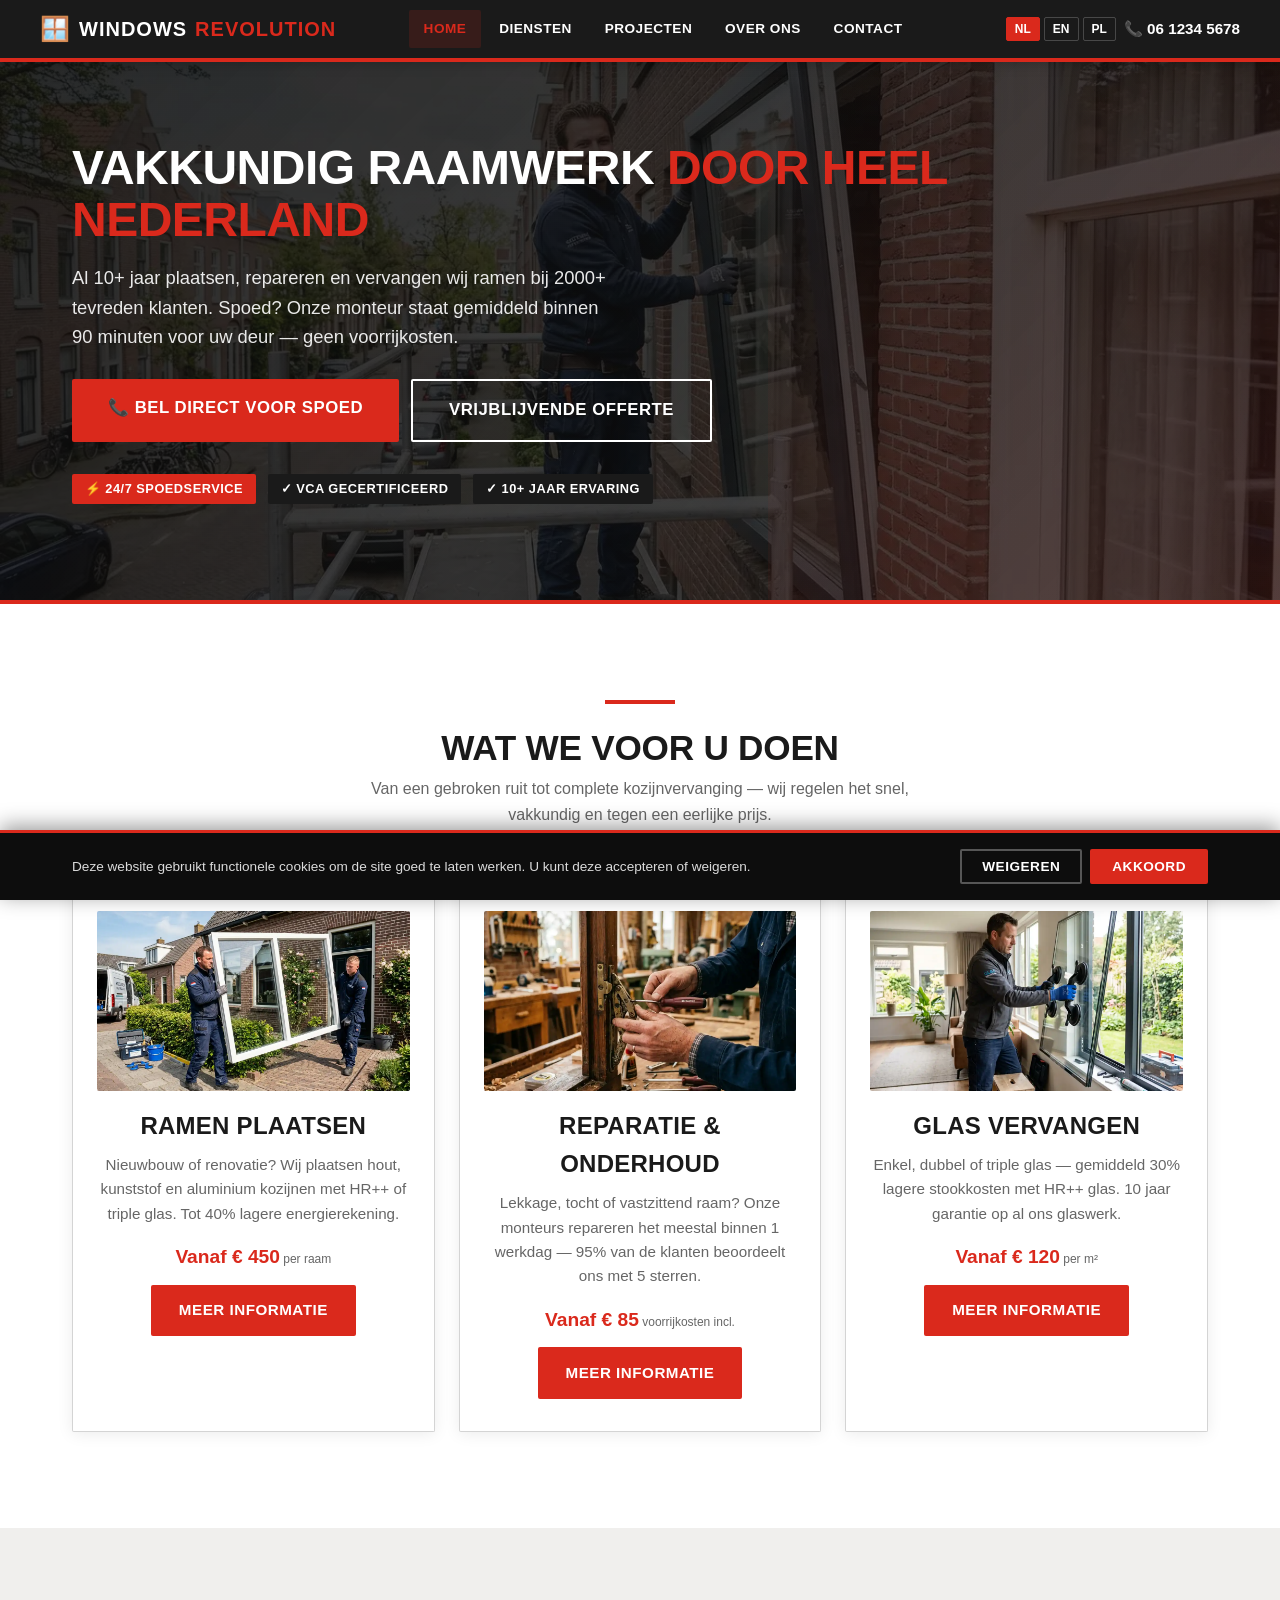
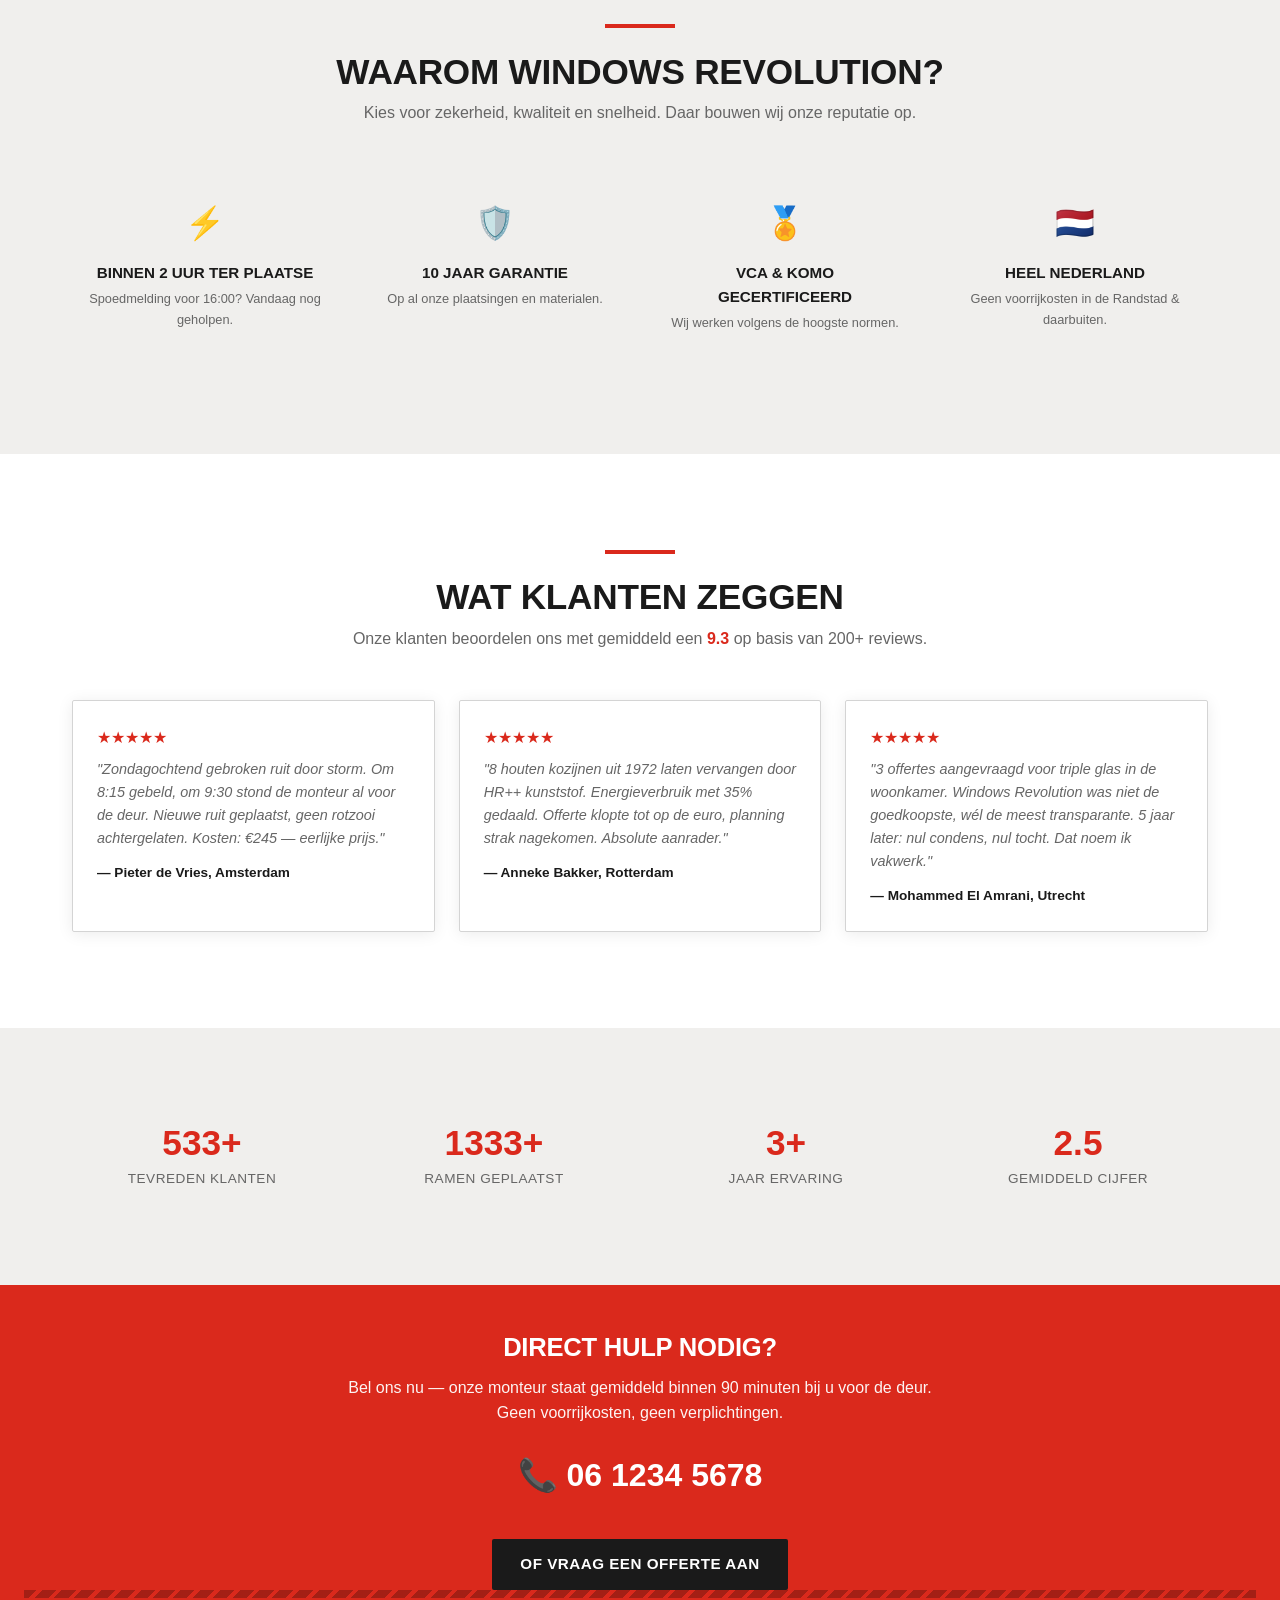
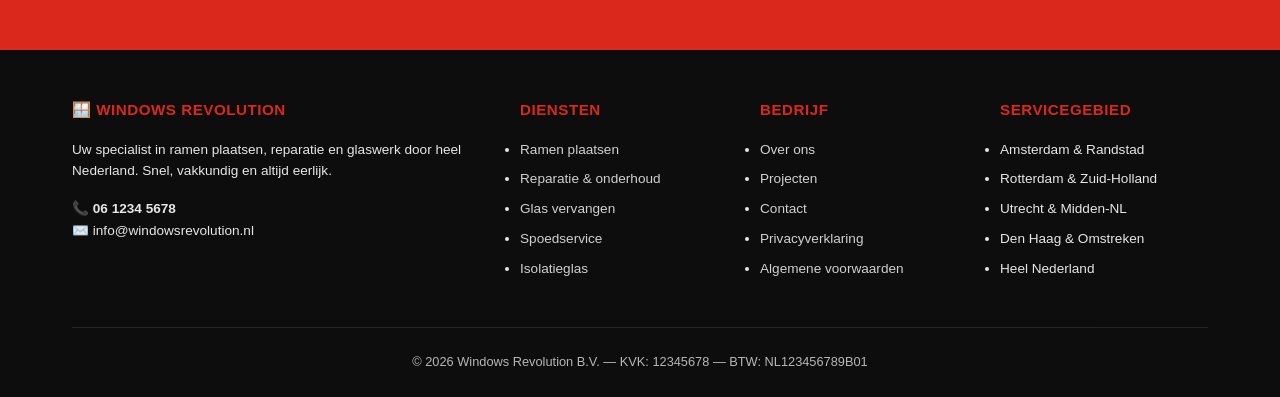
==== commit b9908868: "fix: audit fixes — og:image, robots.txt, sitemap, preconnect, CountUp, SVG→webp maps" ====
--- a/index.html
+++ b/index.html
@@ -11,12 +11,14 @@
 <meta property="og:site_name" content="Windows Revolution">
 <meta property="og:locale" content="nl_NL">
 <meta name="twitter:card" content="summary_large_image">
-<meta property="og:image" content="https://windowsrevolution.nl/images/og-cover.webp">
+<meta property="og:image" content="https://jlewandowski2420-creator.github.io/windowsrevolution/images/hero.webp">
 <meta property="og:image:width" content="1200">
 <meta property="og:image:height" content="630">
 <link rel="canonical" href="https://windowsrevolution.nl/">
 <meta name="description" content="Windows Revolution — specialist in ramen plaatsen, reparatie en glas vervangen. Spoedservice in heel Nederland. Bel direct!">
 <title data-i18n="page-title-home">Windows Revolution | Ramen Plaatsen & Reparatie | Heel Nederland</title>
+<link rel="preconnect" href="https://fonts.googleapis.com">
+<link rel="preconnect" href="https://fonts.gstatic.com" crossorigin>
 <link rel="stylesheet" href="css/style.css">
 <link rel="icon" type="image/svg+xml" href="data:image/svg+xml,<svg xmlns='http://www.w3.org/2000/svg' viewBox='0 0 100 100'><rect width='100' height='100' rx='20' fill='%231A1A1A'/><text x='50' y='68' text-anchor='middle' font-size='50' font-weight='800' fill='%23DA291C'>WR</text></svg>">
 <script type="application/ld+json">
--- a/css/style.css
+++ b/css/style.css
@@ -7,21 +7,24 @@
 /* ─── RESET & BASE ─── */
 *,*::before,*::after{box-sizing:border-box;margin:0;padding:0}
 html{scroll-behavior:smooth;font-size:16px}
-body{font-family:'Segoe UI',system-ui,-apple-system,sans-serif;color:#1a1a1a;line-height:1.6;background:#fff;overflow-x:hidden}
+body{font-family:'Oswald',sans-serif;color:#1a1a1a;line-height:1.6;background:#fff;overflow-x:hidden}
 
 :root{
   --black:#1A1A1A;--black-dark:#0D0D0D;
   --red:#DA291C;--red-hover:#B82218;--red-light:#FDE8E8;
-  --white:#fff;--offwhite:#F7F7F7;--gray:#666;--lightgray:#E5E5E5;
-  --radius:8px;--shadow:0 2px 16px rgba(0,0,0,.08);
+  --white:#fff;--offwhite:#F0EFED;--gray:#666;--lightgray:#D4D4D4;
+  --radius:2px;--shadow:0 2px 16px rgba(0,0,0,.08);
   --transition:.25s ease;
 }
 
+/* ─── FONT IMPORT ─── */
+@import url('https://fonts.googleapis.com/css2?family=Oswald:wght@400;600;700;800&display=swap');
+
 /* ─── TYPOGRAPHY ─── */
-h1{font-size:2rem;font-weight:800;line-height:1.15}
-h2{font-size:1.6rem;font-weight:700;line-height:1.2}
-h3{font-size:1.25rem;font-weight:600}
-@media(min-width:768px){h1{font-size:3rem}h2{font-size:2rem}h3{font-size:1.5rem}}
+h1{font-size:2.2rem;font-weight:800;line-height:1.1;text-transform:uppercase;letter-spacing:-.5px}
+h2{font-size:1.7rem;font-weight:700;line-height:1.15;text-transform:uppercase;letter-spacing:-.25px}
+h3{font-size:1.25rem;font-weight:600;text-transform:uppercase;letter-spacing:.25px}
+@media(min-width:768px){h1{font-size:3.2rem}h2{font-size:2.2rem}h3{font-size:1.5rem}}
 
 a{color:var(--red);text-decoration:none;transition:color var(--transition)}
 a:hover{color:var(--red-hover)}
@@ -33,7 +36,7 @@
 .section{padding:5rem 0}
 @media(min-width:768px){.section{padding:6rem 0}}
 
-.btn{display:inline-block;padding:.85rem 1.75rem;border-radius:var(--radius);font-weight:700;font-size:.95rem;cursor:pointer;transition:all var(--transition);border:none;text-align:center;white-space:nowrap}
+.btn{display:inline-block;padding:.85rem 1.75rem;border-radius:var(--radius);font-weight:700;font-size:.95rem;cursor:pointer;transition:all var(--transition);border:none;text-align:center;white-space:nowrap;text-transform:uppercase;letter-spacing:.5px}
 .btn-primary{background:var(--red);color:var(--white)}
 .btn-primary:hover{background:var(--red-hover);color:var(--white);transform:translateY(-1px);box-shadow:0 4px 14px rgba(218,41,28,.35)}
 .btn-secondary{background:var(--white);color:var(--black);border:2px solid var(--black)}
@@ -42,14 +45,18 @@
 .btn-outline:hover{background:var(--white);color:var(--black)}
 .btn-large{padding:1rem 2.25rem;font-size:1.05rem}
 
-.badge{display:inline-block;padding:.3rem .8rem;border-radius:50px;font-size:.8rem;font-weight:700;text-transform:uppercase;letter-spacing:.5px}
+.badge{display:inline-block;padding:.3rem .8rem;border-radius:var(--radius);font-size:.8rem;font-weight:700;text-transform:uppercase;letter-spacing:.5px}
 .badge-urgent{background:var(--red);color:var(--white)}
 .badge-info{background:var(--black);color:var(--white)}
 
+/* ─── HAZARD STRIPE SEPARATOR ─── */
+.hazard-stripe{display:flex;height:8px;overflow:hidden;margin:0}
+.hazard-stripe span{flex:1;background:repeating-linear-gradient(-45deg,var(--red) 0,var(--red) 10px,transparent 10px,transparent 14px)}
+
 /* ─── STICKY HEADER ─── */
-.site-header{position:sticky;top:0;z-index:100;background:var(--black);box-shadow:0 2px 12px rgba(0,0,0,.2)}
+.site-header{position:sticky;top:0;z-index:100;background:var(--black);box-shadow:0 2px 12px rgba(0,0,0,.2);border-bottom:4px solid var(--red)}
 .header-inner{display:flex;align-items:center;justify-content:space-between;padding:.6rem 0}
-.logo{display:flex;align-items:center;gap:.5rem;font-size:1.15rem;font-weight:800;color:var(--white)}
+.logo{display:flex;align-items:center;gap:.5rem;font-size:1.25rem;font-weight:800;color:var(--white);text-transform:uppercase;letter-spacing:1px;font-family:'Oswald',sans-serif}
 .logo-icon{font-size:1.5rem}
 .logo span{color:var(--red)}
 
@@ -62,28 +69,28 @@
 .main-nav{display:none}
 .main-nav.open{display:block;position:absolute;top:100%;left:0;right:0;background:var(--black-dark);padding:1rem 1.25rem;border-top:1px solid rgba(255,255,255,.1)}
 .main-nav ul{list-style:none;display:flex;flex-direction:column;gap:.25rem}
-.main-nav a{display:block;padding:.75rem 1rem;color:var(--white);font-weight:600;border-radius:var(--radius);transition:all var(--transition)}
-.main-nav a:hover,.main-nav a.active{background:rgba(255,255,255,.1);color:var(--red)}
+.main-nav a{display:block;padding:.75rem 1rem;color:var(--white);font-weight:600;border-radius:var(--radius);transition:all var(--transition);text-transform:uppercase;letter-spacing:.5px;font-size:.85rem}
+.main-nav a:hover,.main-nav a.active{background:rgba(218,41,28,.15);color:var(--red)}
 
 @media(min-width:768px){
   .main-nav{display:block;position:static;background:none;padding:0;border:none}
   .main-nav ul{flex-direction:row;gap:.25rem}
-  .main-nav a{padding:.5rem .9rem;font-size:.9rem}
+  .main-nav a{padding:.5rem .9rem;font-size:.85rem}
 }
 
 /* Hamburger */
 .hamburger{display:flex;flex-direction:column;gap:5px;background:none;border:none;cursor:pointer;padding:8px 4px}
-.hamburger span{display:block;width:24px;height:2.5px;background:var(--white);border-radius:2px;transition:all var(--transition)}
+.hamburger span{display:block;width:24px;height:2.5px;background:var(--white);border-radius:1px;transition:all var(--transition)}
 .hamburger.open span:nth-child(1){transform:rotate(45deg) translate(5px,5px)}
 .hamburger.open span:nth-child(2){opacity:0}
 .hamburger.open span:nth-child(3){transform:rotate(-45deg) translate(5px,-5px)}
 @media(min-width:768px){.hamburger{display:none}}
 
 /* ─── HERO ─── */
-.hero{background:var(--black);color:var(--white);padding:3rem 0 3.5rem;position:relative;overflow:hidden}
-.hero::after{content:'';position:absolute;top:0;right:0;width:40%;height:100%;background:linear-gradient(135deg,transparent 0%,rgba(218,41,28,.08) 100%);pointer-events:none}
+.hero{background:var(--black);color:var(--white);padding:3rem 0 3.5rem;position:relative;overflow:hidden;border-bottom:4px solid var(--red)}
+.hero::after{content:'';position:absolute;top:0;right:0;width:40%;height:100%;background:linear-gradient(135deg,transparent 0%,rgba(218,41,28,.12) 100%);pointer-events:none}
 .hero .container{position:relative;z-index:2}
-.hero h1{font-size:1.85rem;margin-bottom:1rem}
+.hero h1{font-size:2rem;margin-bottom:1rem}
 .hero h1 span{color:var(--red)}
 .hero p{font-size:1.05rem;opacity:.9;margin-bottom:1.75rem;max-width:550px}
 .hero-buttons{display:flex;flex-wrap:wrap;gap:.75rem}
@@ -93,7 +100,7 @@
 
 @media(min-width:768px){
   .hero{padding:5rem 0 6rem}
-  .hero h1{font-size:2.8rem}
+  .hero h1{font-size:3rem}
   .hero p{font-size:1.15rem}
 }
 
@@ -102,10 +109,11 @@
 @media(min-width:600px){.services-grid{grid-template-columns:repeat(2,1fr)}}
 @media(min-width:900px){.services-grid{grid-template-columns:repeat(3,1fr)}}
 
-.service-card{background:var(--white);border-radius:var(--radius);padding:2rem 1.5rem;box-shadow:var(--shadow);transition:all var(--transition);border:1px solid var(--lightgray);text-align:center}
+.service-card{background:var(--white);border-radius:var(--radius);padding:2rem 1.5rem;box-shadow:var(--shadow);transition:all var(--transition);border:1px solid var(--lightgray);text-align:center;border-top:3px solid var(--red);position:relative}
+.service-card::before{content:'';position:absolute;top:0;left:0;right:0;height:3px;background:var(--red)}
 .service-card:hover{transform:translateY(-4px);box-shadow:0 8px 30px rgba(0,0,0,.12)}
 .service-card .icon{font-size:2.5rem;margin-bottom:1rem}
-.service-card .card-img{width:100%;height:180px;object-fit:cover;border-radius:6px;margin-bottom:1rem}
+.service-card .card-img{width:100%;height:180px;object-fit:cover;border-radius:2px;margin-bottom:1rem}
 .service-card h3{margin-bottom:.5rem;color:var(--black)}
 .service-card p{color:var(--gray);font-size:.95rem;margin-bottom:1rem}
 .service-card .price{font-weight:800;color:var(--red);font-size:1.2rem}
@@ -114,7 +122,7 @@
 .section-header{text-align:center;margin-bottom:3rem}
 .section-header h2{color:var(--black);margin-bottom:.5rem}
 .section-header p{color:var(--gray);max-width:600px;margin:0 auto}
-.section-header .accent{display:inline-block;width:70px;height:4px;background:var(--red);border-radius:2px;margin-bottom:1rem}
+.section-header .accent{display:inline-block;width:70px;height:4px;background:var(--red);border-radius:0;margin-bottom:1rem}
 
 /* ─── TRUST SECTION ─── */
 .trust-section{background:var(--offwhite)}
@@ -122,7 +130,7 @@
 @media(min-width:768px){.trust-grid{grid-template-columns:repeat(4,1fr)}}
 .trust-item{text-align:center;padding:1.5rem 1rem}
 .trust-item .icon{font-size:2rem;margin-bottom:.75rem}
-.trust-item h4{font-size:.95rem;font-weight:700;color:var(--black);margin-bottom:.25rem}
+.trust-item h4{font-size:.95rem;font-weight:700;color:var(--black);margin-bottom:.25rem;text-transform:uppercase}
 .trust-item p{font-size:.8rem;color:var(--gray)}
 
 /* ─── REVIEWS ─── */
@@ -136,7 +144,7 @@
 /* ─── PRICE TABLE ─── */
 .price-table{width:100%;border-collapse:collapse;background:var(--white);border-radius:var(--radius);overflow:hidden;box-shadow:var(--shadow);font-size:.9rem}
 .price-table thead{background:var(--black);color:var(--white)}
-.price-table th{padding:1rem;text-align:left;font-weight:700}
+.price-table th{padding:1rem;text-align:left;font-weight:700;text-transform:uppercase;letter-spacing:.5px}
 .price-table td{padding:1rem;border-bottom:1px solid var(--lightgray)}
 .price-table tbody tr:hover{background:var(--red-light)}
 .price-table .price-col{color:var(--red);font-weight:800;white-space:nowrap}
@@ -172,7 +180,7 @@
 .ba-handle::after{border-left:8px solid var(--dark);margin-left:3px}
 
 /* -- Labels -- */
-.ba-slider .ba-label{position:absolute;top:.5rem;padding:.2rem .7rem;border-radius:3px;font-size:.7rem;font-weight:800;text-transform:uppercase;letter-spacing:.5px;z-index:8;pointer-events:none}
+.ba-slider .ba-label{position:absolute;top:.5rem;padding:.2rem .7rem;border-radius:2px;font-size:.7rem;font-weight:800;text-transform:uppercase;letter-spacing:.5px;z-index:8;pointer-events:none}
 .ba-slider .ba-label.left{left:.5rem;background:rgba(0,0,0,.75);color:#ff6b6b}
 .ba-slider .ba-label.right{right:.5rem;background:var(--red);color:var(--white)}
 
@@ -183,13 +191,13 @@
 
 @media(min-width:600px){.ba-slider{height:320px}}
 .gallery-item .overlay{position:absolute;bottom:0;left:0;right:0;background:linear-gradient(transparent,rgba(13,13,13,.92));padding:1rem 1.25rem;color:var(--white)}
-.gallery-item .overlay h4{font-size:.95rem;margin-bottom:.15rem}
-.gallery-item .overlay .label{display:inline-block;background:var(--red);padding:.15rem .5rem;border-radius:3px;font-size:.7rem;font-weight:700;margin-bottom:.35rem}
+.gallery-item .overlay h4{font-size:.95rem;margin-bottom:.15rem;text-transform:uppercase}
+.gallery-item .overlay .label{display:inline-block;background:var(--red);padding:.15rem .5rem;border-radius:2px;font-size:.7rem;font-weight:700;margin-bottom:.35rem;text-transform:uppercase}
 .project-meta{font-size:.72rem;opacity:.85;margin:0}
 
 /* Gallery filter */
 .gallery-filters{display:flex;flex-wrap:wrap;gap:.5rem;justify-content:center;margin-bottom:2rem}
-.filter-btn{padding:.5rem 1.25rem;border-radius:50px;border:2px solid var(--lightgray);background:var(--white);font-weight:600;cursor:pointer;font-size:.85rem;transition:all var(--transition)}
+.filter-btn{padding:.5rem 1.25rem;border-radius:var(--radius);border:2px solid var(--lightgray);background:var(--white);font-weight:600;cursor:pointer;font-size:.85rem;transition:all var(--transition);text-transform:uppercase;letter-spacing:.5px}
 .filter-btn:hover,.filter-btn.active{background:var(--black);color:var(--white);border-color:var(--black)}
 
 /* ─── LIGHTBOX ─── */
@@ -213,7 +221,8 @@
 .cert-list .check{color:var(--red);font-size:1.1rem}
 
 /* ─── CTA BANNER ─── */
-.cta-banner{background:var(--red);color:var(--white);text-align:center;padding:3rem 1.5rem}
+.cta-banner{background:var(--red);color:var(--white);text-align:center;padding:3rem 1.5rem;position:relative}
+.cta-banner::after{content:'';display:block;height:8px;background:repeating-linear-gradient(-45deg,rgba(0,0,0,.25) 0,rgba(0,0,0,.25) 10px,transparent 10px,transparent 14px)}
 .cta-banner h2{margin-bottom:.75rem;font-size:1.6rem}
 .cta-banner p{margin-bottom:1.5rem;opacity:.95;max-width:600px;margin-left:auto;margin-right:auto}
 .cta-banner .btn{background:var(--black);color:var(--white)}
@@ -226,14 +235,14 @@
 .contact-form{background:var(--white);padding:2rem;border-radius:var(--radius);box-shadow:var(--shadow)}
 .contact-form h3{color:var(--black);margin-bottom:1.5rem}
 .form-group{margin-bottom:1.25rem}
-.form-group label{display:block;font-weight:600;margin-bottom:.35rem;color:var(--black);font-size:.9rem}
+.form-group label{display:block;font-weight:600;margin-bottom:.35rem;color:var(--black);font-size:.9rem;text-transform:uppercase;letter-spacing:.5px}
 .form-group input,.form-group select,.form-group textarea{width:100%;padding:.75rem;border:1.5px solid var(--lightgray);border-radius:var(--radius);font-size:.95rem;font-family:inherit;transition:border var(--transition)}
 .form-group input:focus,.form-group select:focus,.form-group textarea:focus{outline:none;border-color:var(--red);box-shadow:0 0 0 3px var(--red-light)}
 .form-group textarea{min-height:130px;resize:vertical}
 .form-submit .btn{width:100%}
 
 .contact-info{padding:2rem;background:var(--black);color:var(--white);border-radius:var(--radius)}
-.contact-info h3{margin-bottom:1.5rem}
+.contact-info h3{margin-bottom:1.5rem;text-transform:uppercase;letter-spacing:.5px}
 .contact-info .info-item{display:flex;gap:1rem;margin-bottom:1.25rem;align-items:flex-start}
 .contact-info .info-icon{font-size:1.5rem;color:var(--red);flex-shrink:0;margin-top:2px}
 .contact-info .info-text strong{display:block;margin-bottom:.15rem}
@@ -243,7 +252,7 @@
 .contact-map iframe{width:100%;height:100%;border:none}
 
 /* ─── FOOTER ─── */
-.site-footer{background:var(--black-dark);color:var(--white);padding:3rem 0 1.5rem}
+.site-footer{background:var(--black-dark);color:var(--white);padding:3rem 0 1.5rem;border-top:4px solid var(--red)}
 .footer-grid{display:grid;grid-template-columns:repeat(2,1fr);gap:2rem}
 @media(min-width:768px){.footer-grid{grid-template-columns:2fr 1fr 1fr 1fr}}
 .footer-col h4{color:var(--red);margin-bottom:1rem;font-size:.95rem;text-transform:uppercase;letter-spacing:.5px}
@@ -253,13 +262,13 @@
 .footer-bottom{margin-top:2.5rem;padding-top:1.5rem;border-top:1px solid rgba(255,255,255,.15);text-align:center;font-size:.8rem;opacity:.7}
 
 /* ─── MOBILE FLOAT CTA ─── */
-.mobile-cta{display:flex;position:fixed;bottom:0;left:0;right:0;z-index:90;background:var(--black);padding:.75rem 1rem;gap:.5rem;box-shadow:0 -2px 12px rgba(0,0,0,.3);transition:transform .3s ease}
+.mobile-cta{display:flex;position:fixed;bottom:0;left:0;right:0;z-index:90;background:var(--black);padding:.75rem 1rem;gap:.5rem;box-shadow:0 -2px 12px rgba(0,0,0,.3);transition:transform .3s ease;border-top:3px solid var(--red)}
 .mobile-cta.hidden{transform:translateY(100%)}
 .mobile-cta .btn{flex:1;text-align:center;padding:.7rem;font-size:.85rem}
 @media(min-width:768px){.mobile-cta{display:none}}
 
 /* ─── PAGE HERO (subpages) ─── */
-.page-hero{background:var(--black);color:var(--white);padding:2.5rem 0;text-align:center}
+.page-hero{background:var(--black);color:var(--white);padding:2.5rem 0;text-align:center;border-bottom:4px solid var(--red)}
 .page-hero h1{font-size:1.8rem}
 .page-hero p{opacity:.85;margin-top:.5rem;max-width:500px;margin-left:auto;margin-right:auto}
 @media(min-width:768px){.page-hero{padding:3.5rem 0}.page-hero h1{font-size:2.5rem}}
@@ -275,7 +284,7 @@
 
 /* ─── LANGUAGE SWITCHER ─── */
 .lang-switch{display:flex;gap:.25rem;margin-left:1rem}
-.lang-switch button{background:none;border:1px solid rgba(255,255,255,.2);color:var(--white);padding:.25rem .5rem;border-radius:4px;cursor:pointer;font-size:.75rem;font-weight:600;transition:all var(--transition)}
+.lang-switch button{background:none;border:1px solid rgba(255,255,255,.2);color:var(--white);padding:.25rem .5rem;border-radius:2px;cursor:pointer;font-size:.75rem;font-weight:600;transition:all var(--transition);text-transform:uppercase}
 .lang-switch button.active{background:var(--red);border-color:var(--red)}
 .lang-switch button:hover{background:rgba(255,255,255,.1)}
 
@@ -284,11 +293,11 @@
 @media(min-width:768px){.features-grid{grid-template-columns:repeat(3,1fr)}}
 .feature-item{display:flex;gap:1rem;align-items:flex-start}
 .feature-icon{font-size:1.8rem;flex-shrink:0}
-.feature-text h4{font-size:.95rem;font-weight:700;color:var(--black);margin-bottom:.25rem}
+.feature-text h4{font-size:.95rem;font-weight:700;color:var(--black);margin-bottom:.25rem;text-transform:uppercase}
 .feature-text p{font-size:.85rem;color:var(--gray)}
 
 /* ─── ACCESSIBILITY & FOCUS ─── */
-:focus-visible{outline:3px solid var(--red);outline-offset:2px;border-radius:2px}
+:focus-visible{outline:3px solid var(--red);outline-offset:2px;border-radius:1px}
 .skip-to-content{position:absolute;top:-100%;left:1rem;z-index:200;background:var(--red);color:var(--white);padding:.75rem 1.25rem;font-weight:700;border-radius:0 0 var(--radius) var(--radius);transition:top .2s}
 .skip-to-content:focus{top:0}
 
@@ -304,7 +313,7 @@
 
 /* ─── FAQ ─── */
 .faq-item{margin-bottom:1rem;border:1px solid var(--lightgray);border-radius:var(--radius);overflow:hidden}
-.faq-question{width:100%;padding:1rem 1.25rem;background:var(--white);border:none;text-align:left;font-weight:700;font-size:1rem;color:var(--black);cursor:pointer;display:flex;justify-content:space-between;align-items:center}
+.faq-question{width:100%;padding:1rem 1.25rem;background:var(--white);border:none;text-align:left;font-weight:700;font-size:1rem;color:var(--black);cursor:pointer;display:flex;justify-content:space-between;align-items:center;text-transform:uppercase;letter-spacing:.25px}
 .faq-question:hover{background:var(--offwhite)}
 .faq-question .arrow{transition:transform var(--transition);font-size:1.2rem}
 .faq-question.open .arrow{transform:rotate(180deg)}
@@ -316,8 +325,8 @@
 .process-grid{display:grid;grid-template-columns:repeat(2,1fr);gap:1.5rem;counter-reset:step}
 @media(min-width:768px){.process-grid{grid-template-columns:repeat(5,1fr)}}
 .process-step{text-align:center;position:relative;padding-top:2.5rem}
-.process-step::before{counter-increment:step;content:counter(step);position:absolute;top:0;left:50%;transform:translateX(-50%);width:36px;height:36px;background:var(--red);color:var(--white);border-radius:50%;display:flex;align-items:center;justify-content:center;font-weight:800;font-size:.9rem}
-.process-step h4{font-size:.9rem;font-weight:700;color:var(--black);margin-bottom:.25rem}
+.process-step::before{counter-increment:step;content:counter(step);position:absolute;top:0;left:50%;transform:translateX(-50%);width:36px;height:36px;background:var(--red);color:var(--white);border-radius:0;display:flex;align-items:center;justify-content:center;font-weight:800;font-size:.9rem}
+.process-step h4{font-size:.9rem;font-weight:700;color:var(--black);margin-bottom:.25rem;text-transform:uppercase}
 .process-step p{font-size:.8rem;color:var(--gray)}
 
 /* ─── INLINE VALIDATION ─── */
@@ -335,15 +344,15 @@
 .stats-grid{display:grid;grid-template-columns:repeat(2,1fr);gap:2rem;text-align:center}
 @media(min-width:600px){.stats-grid{grid-template-columns:repeat(4,1fr)}}
 .stat-number{display:block;font-size:2.2rem;font-weight:800;color:var(--red);line-height:1.1}
-.stat-label{display:block;font-size:.85rem;color:var(--gray);margin-top:.3rem;font-weight:500}
+.stat-label{display:block;font-size:.85rem;color:var(--gray);margin-top:.3rem;font-weight:500;text-transform:uppercase;letter-spacing:.5px}
 
 /* ─── COOKIE CONSENT BANNER ─── */
-.cookie-bar{position:fixed;bottom:0;left:0;right:0;background:var(--black-dark);color:var(--white);padding:1rem 1.5rem;z-index:9999;transform:translateY(100%);transition:transform .4s ease;box-shadow:0 -4px 20px rgba(0,0,0,.4)}
+.cookie-bar{position:fixed;bottom:0;left:0;right:0;background:var(--black-dark);color:var(--white);padding:1rem 1.5rem;z-index:9999;transform:translateY(100%);transition:transform .4s ease;box-shadow:0 -4px 20px rgba(0,0,0,.4);border-top:3px solid var(--red)}
 .cookie-bar--visible{transform:translateY(0)}
 .cookie-bar .container{display:flex;flex-wrap:wrap;align-items:center;gap:1rem;justify-content:space-between}
 .cookie-bar p{font-size:.85rem;color:rgba(255,255,255,.85);line-height:1.4;flex:1;min-width:250px}
 .cookie-bar .cookie-buttons{display:flex;gap:.5rem;flex-shrink:0}
-.cookie-btn{background:transparent;color:var(--white);border:2px solid rgba(255,255,255,.3);padding:.5rem 1.25rem;border-radius:var(--radius);font-weight:700;font-size:.85rem;cursor:pointer;transition:all var(--transition)}
+.cookie-btn{background:transparent;color:var(--white);border:2px solid rgba(255,255,255,.3);padding:.5rem 1.25rem;border-radius:var(--radius);font-weight:700;font-size:.85rem;cursor:pointer;transition:all var(--transition);text-transform:uppercase;letter-spacing:.5px}
 .cookie-btn:hover{border-color:var(--white)}
 .cookie-btn--accept{background:var(--red);border-color:var(--red)}
 .cookie-btn--accept:hover{background:var(--red-hover);border-color:var(--red-hover)}
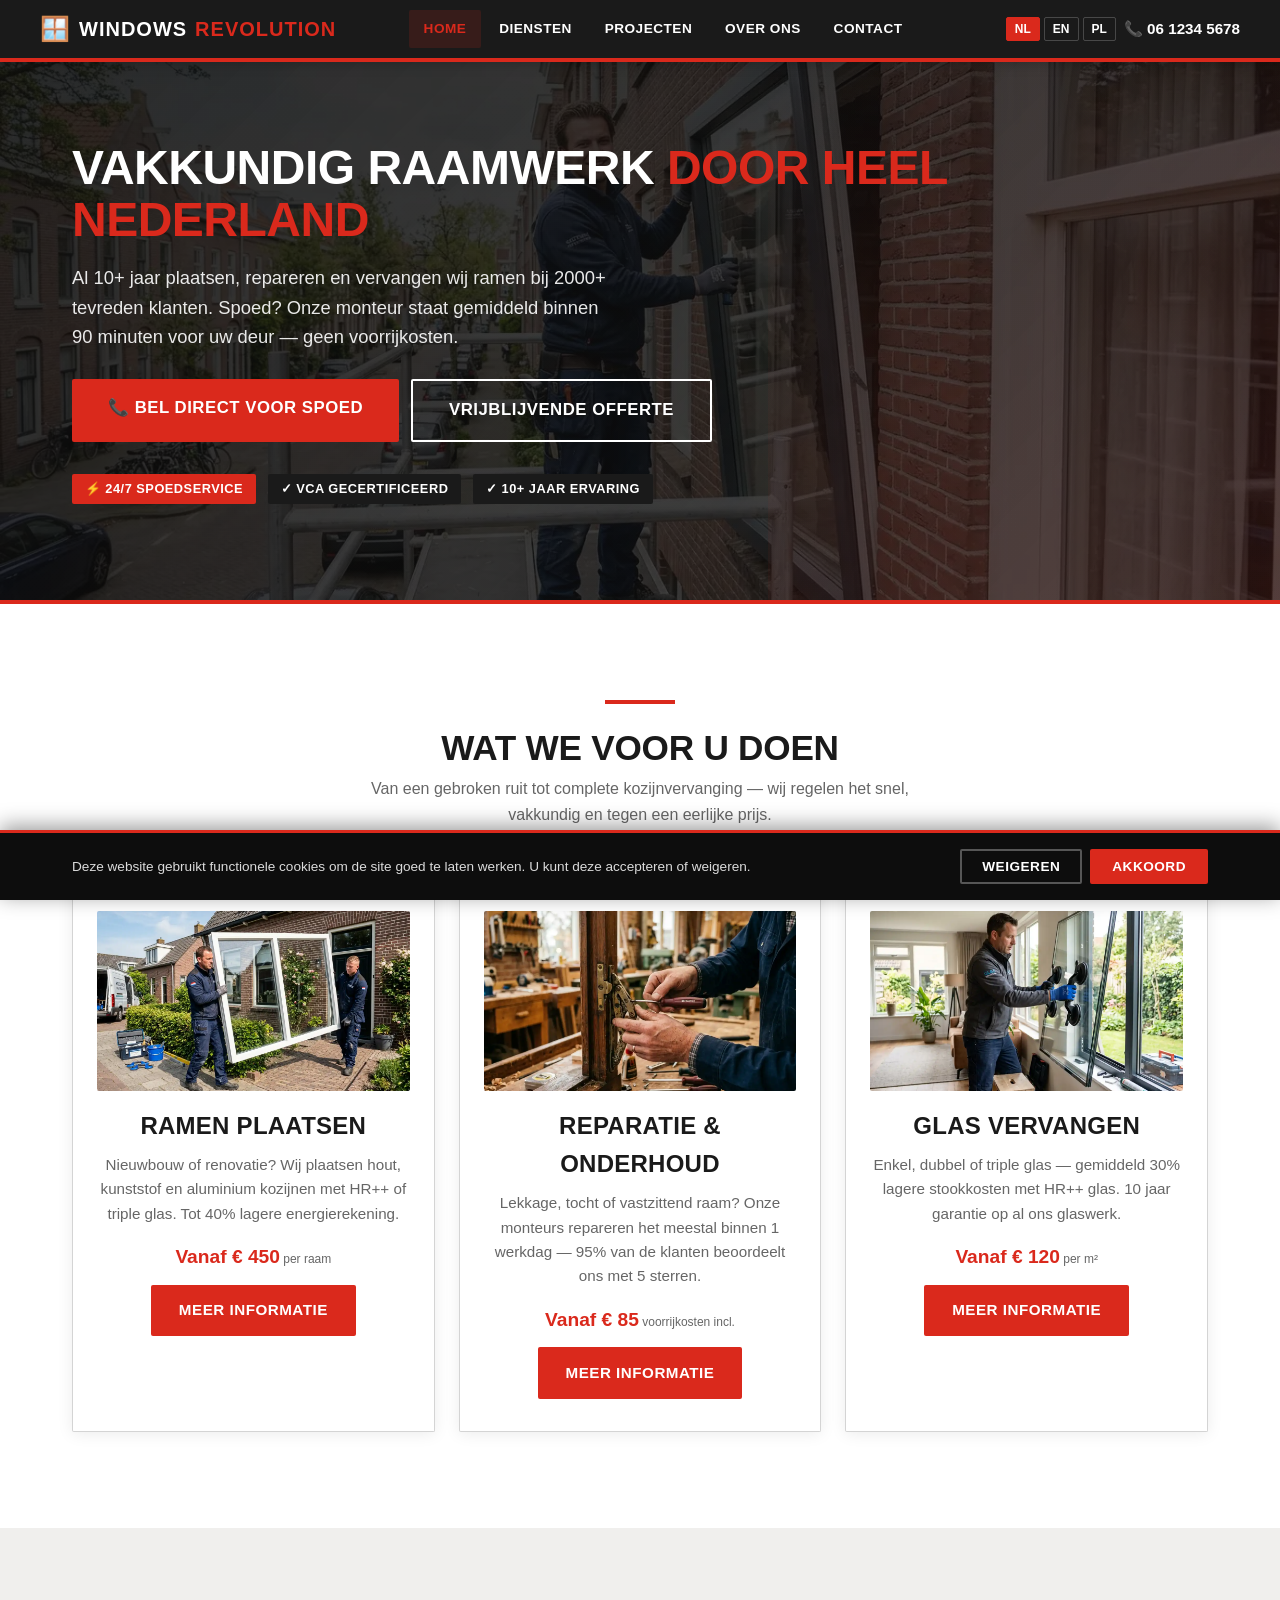
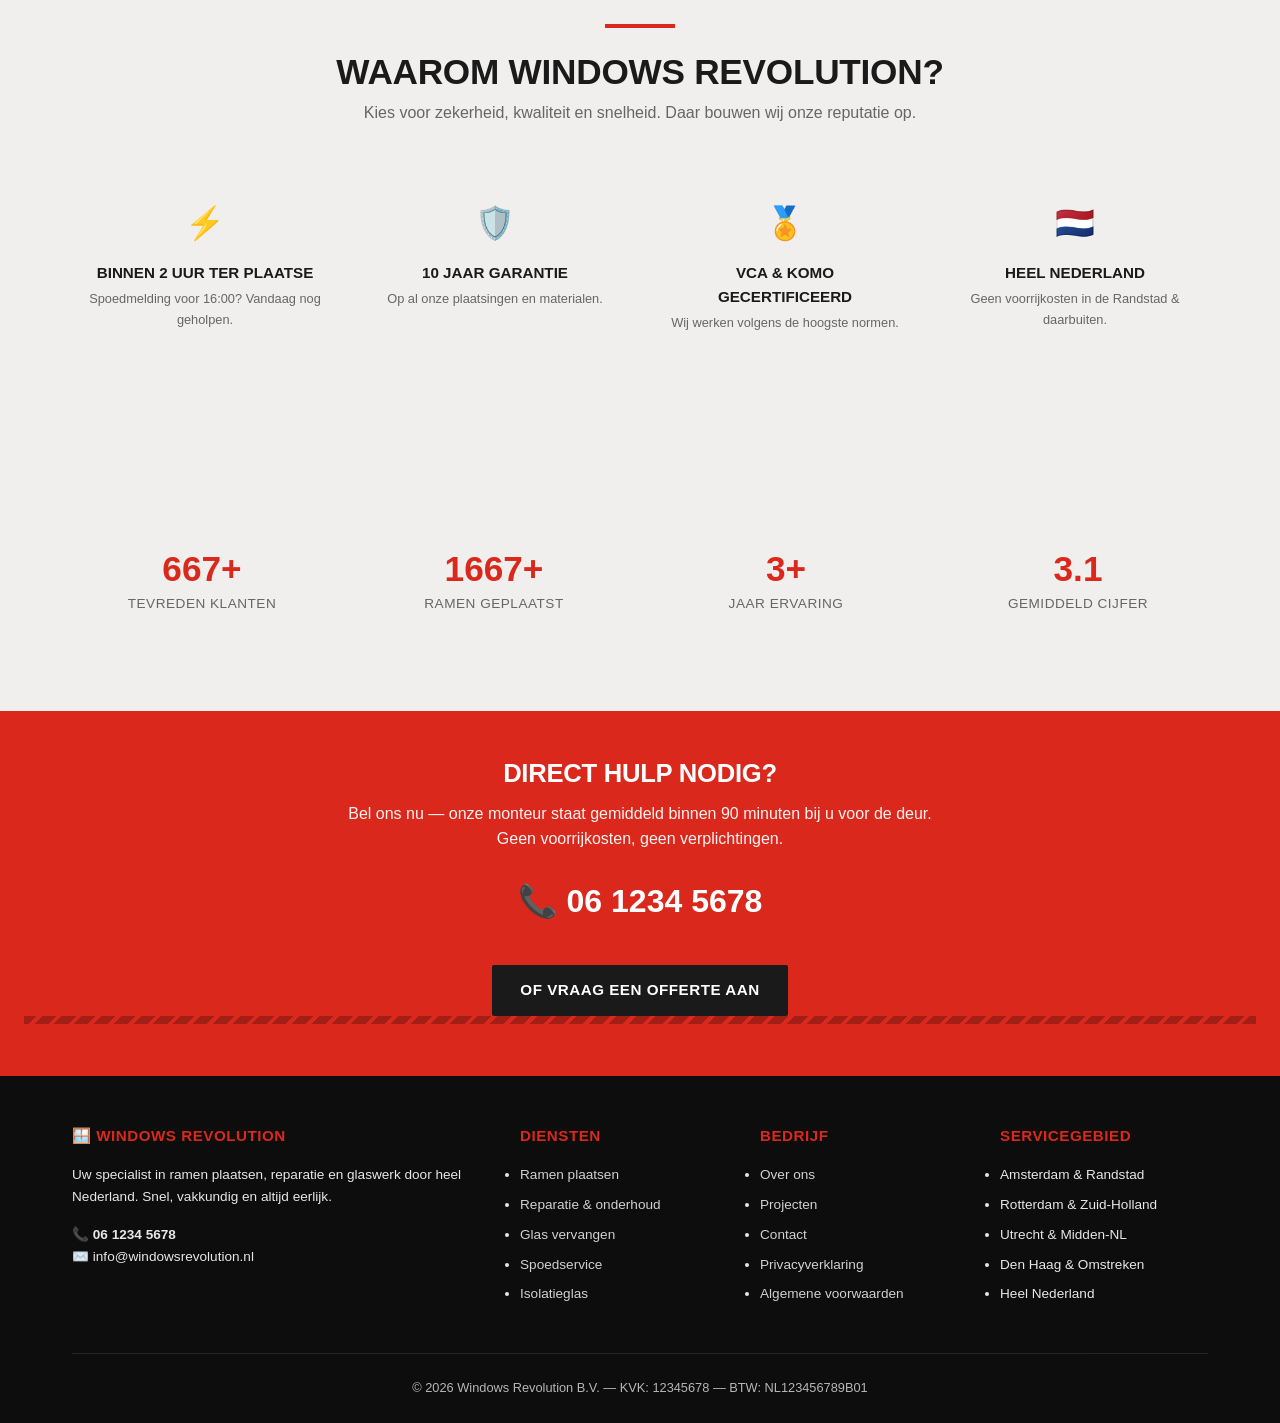
==== commit d3667a6e: "remove fake testimonials" ====
--- a/index.html
+++ b/index.html
@@ -169,34 +169,6 @@
 </section>
 
 
-<section class="section">
-  <div class="container">
-    <div class="section-header">
-      <span class="accent"></span>
-      <h2 data-i18n="reviews-title">Wat klanten zeggen</h2>
-      <p data-i18n-html="reviews-sub">Onze klanten beoordelen ons met gemiddeld een <strong style="color:var(--red)" data-i18n="stat-4-num">9.3</strong> op basis van 200+ reviews.</p>
-    </div>
-    <div class="reviews-grid">
-      <div class="review-card">
-        <div class="stars">★★★★★</div>
-        <p data-i18n="review-1-text">"Zondagochtend gebroken ruit door storm. Om 8:15 gebeld, om 9:30 stond de monteur al voor de deur. Nieuwe ruit geplaatst, geen rotzooi achtergelaten. Kosten: €245 — eerlijke prijs."</p>
-        <div class="author" data-i18n="review-1-author">— Pieter de Vries, Amsterdam</div>
-      </div>
-      <div class="review-card">
-        <div class="stars">★★★★★</div>
-        <p data-i18n="review-2-text">"8 houten kozijnen uit 1972 laten vervangen door HR++ kunststof. Energieverbruik met 35% gedaald. Offerte klopte tot op de euro, planning strak nagekomen. Absolute aanrader."</p>
-        <div class="author" data-i18n="review-2-author">— Anneke Bakker, Rotterdam</div>
-      </div>
-      <div class="review-card">
-        <div class="stars">★★★★★</div>
-        <p data-i18n="review-3-text">"3 offertes aangevraagd voor triple glas in de woonkamer. Windows Revolution was niet de goedkoopste, wél de meest transparante. 5 jaar later: nul condens, nul tocht. Dat noem ik vakwerk."</p>
-        <div class="author" data-i18n="review-3-author">— Mohammed El Amrani, Utrecht</div>
-      </div>
-    </div>
-  </div>
-</section>
-
-
 <section class="section stats-section">
   <div class="container">
     <div class="stats-grid">
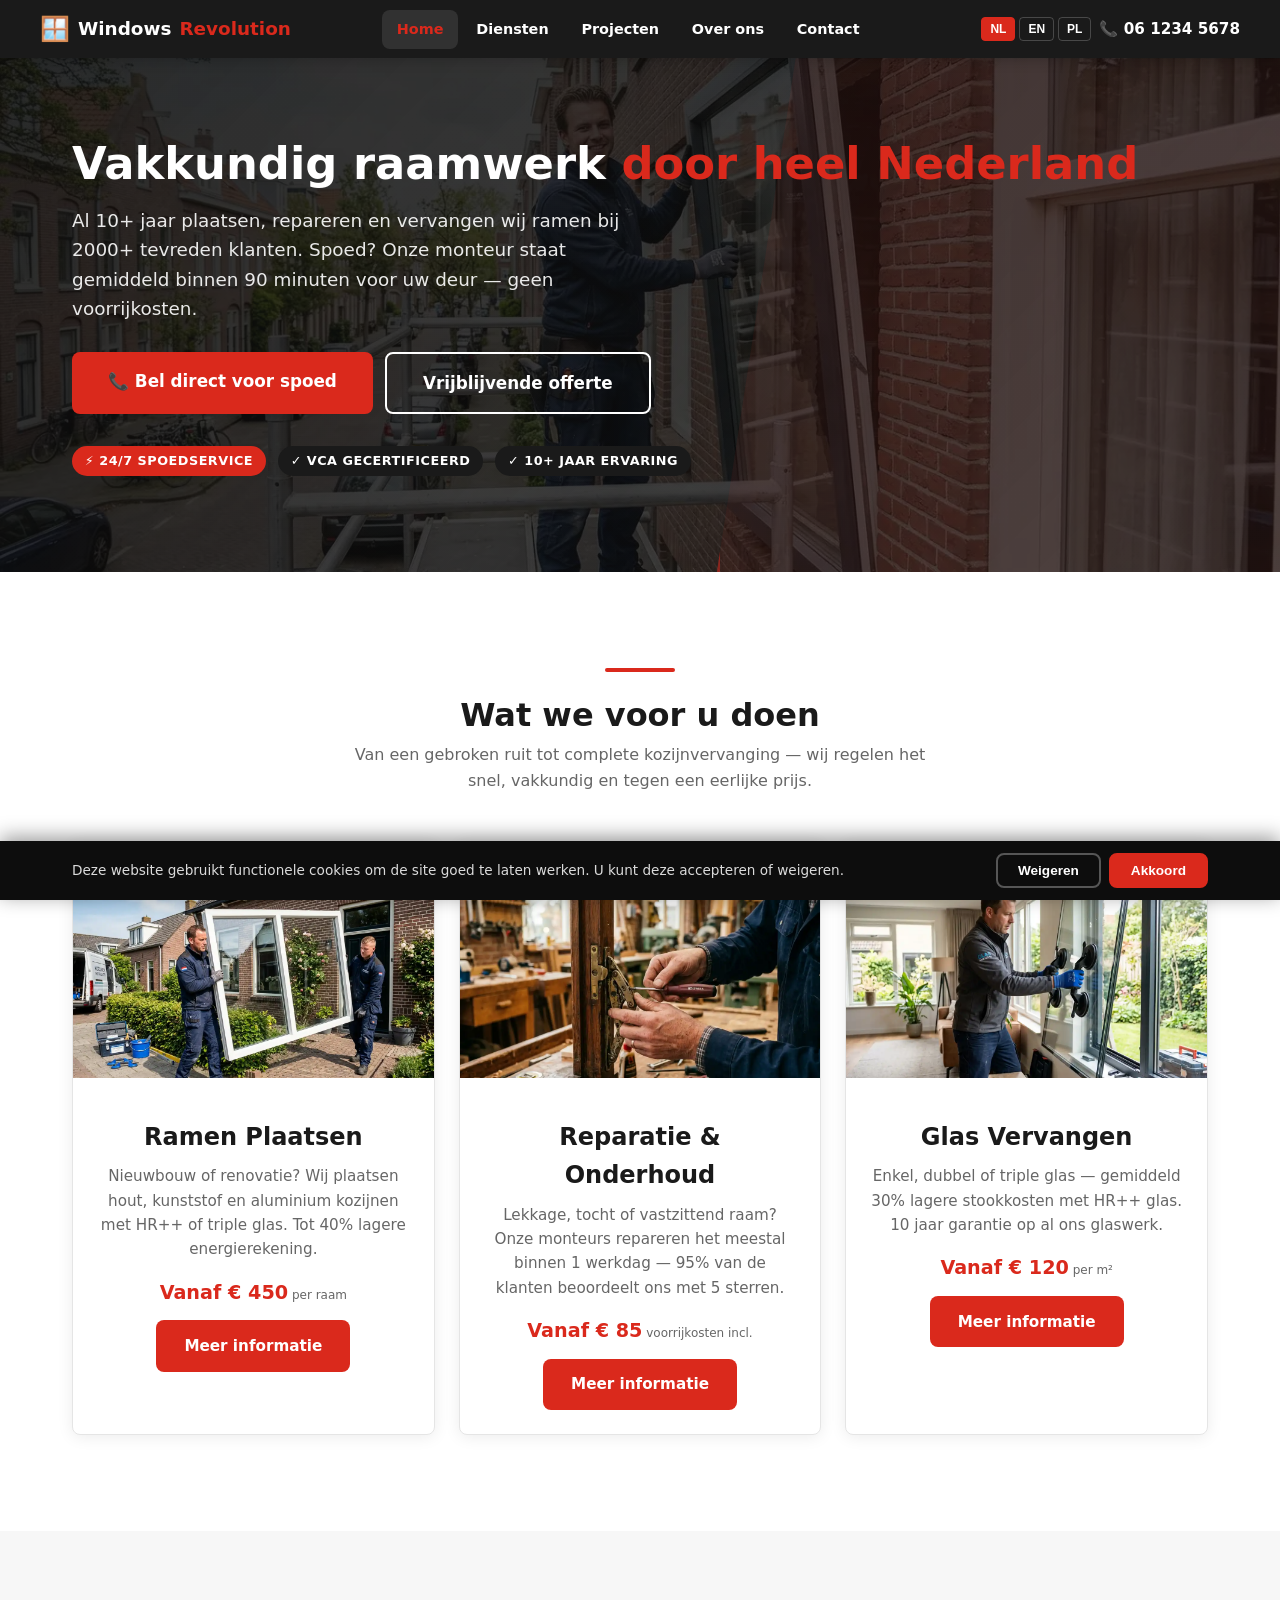
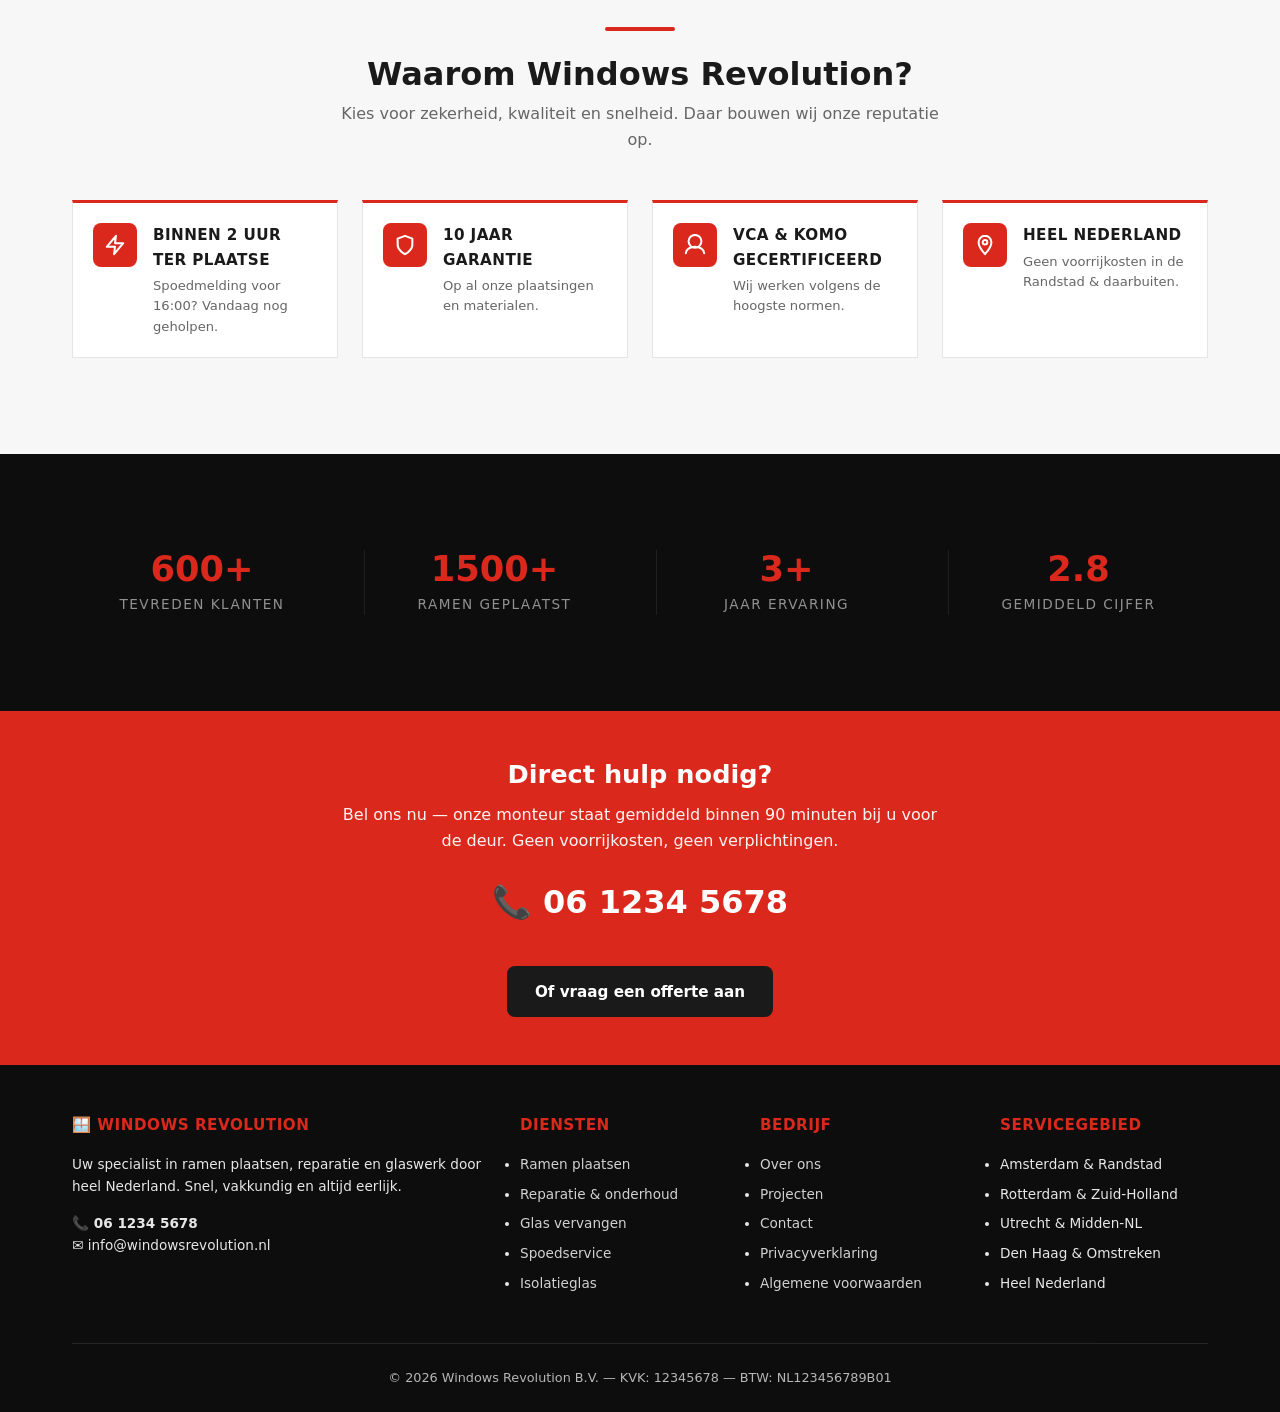
==== commit a109a5c8: "style: industrial redesign -- hero photo, card headers, SVG icons, dark stats" ====
--- a/index.html
+++ b/index.html
@@ -111,25 +111,43 @@
     </div>
     <div class="services-grid">
       <div class="service-card">
+        <div class="service-card-head">
+          <span class="cat" data-i18n="service-1-cat">RAMEN PLAATSEN</span>
+          <span class="cat-icon">🪟</span>
+        </div>
         <img loading="lazy" src="images/service-ramen-plaatsen.webp" alt="Ramen plaatsen" data-i18n-alt="service-1-alt" class="card-img">
-        <h3 data-i18n="service-1-title">Ramen Plaatsen</h3>
-        <p data-i18n="service-1-desc">Nieuwbouw of renovatie? Wij plaatsen hout, kunststof en aluminium kozijnen met HR++ of triple glas. Tot 40% lagere energierekening.</p>
-        <div class="price" data-i18n-html="service-1-price">Vanaf <strong>€ 450</strong><small> per raam</small></div>
-        <a class='btn btn-primary' data-i18n='service-1-cta' href='diensten.html' style='margin-top:.75rem'>Meer informatie</a>
+        <div class="service-card-body">
+          <h3 data-i18n="service-1-title">Ramen Plaatsen</h3>
+          <p data-i18n="service-1-desc">Nieuwbouw of renovatie? Wij plaatsen hout, kunststof en aluminium kozijnen met HR++ of triple glas. Tot 40% lagere energierekening.</p>
+          <div class="price" data-i18n-html="service-1-price">Vanaf <strong>€ 450</strong><small> per raam</small></div>
+          <a class='btn btn-primary' data-i18n='service-1-cta' href='diensten.html' style='margin-top:.75rem'>Meer informatie</a>
+        </div>
       </div>
       <div class="service-card">
+        <div class="service-card-head">
+          <span class="cat" data-i18n="service-2-cat">REPARATIE</span>
+          <span class="cat-icon">🔧</span>
+        </div>
         <img loading="lazy" src="images/service-reparatie.webp" alt="Reparatie & onderhoud" data-i18n-alt="service-2-alt" class="card-img">
-        <h3 data-i18n="service-2-title">Reparatie & Onderhoud</h3>
-        <p data-i18n="service-2-desc">Lekkage, tocht of vastzittend raam? Onze monteurs repareren het meestal binnen 1 werkdag — 95% van de klanten beoordeelt ons met 5 sterren.</p>
-        <div class="price" data-i18n-html="service-2-price">Vanaf <strong>€ 85</strong><small> voorrijkosten incl.</small></div>
-        <a class='btn btn-primary' data-i18n='service-2-cta' href='diensten.html' style='margin-top:.75rem'>Meer informatie</a>
+        <div class="service-card-body">
+          <h3 data-i18n="service-2-title">Reparatie & Onderhoud</h3>
+          <p data-i18n="service-2-desc">Lekkage, tocht of vastzittend raam? Onze monteurs repareren het meestal binnen 1 werkdag — 95% van de klanten beoordeelt ons met 5 sterren.</p>
+          <div class="price" data-i18n-html="service-2-price">Vanaf <strong>€ 85</strong><small> voorrijkosten incl.</small></div>
+          <a class='btn btn-primary' data-i18n='service-2-cta' href='diensten.html' style='margin-top:.75rem'>Meer informatie</a>
+        </div>
       </div>
       <div class="service-card">
+        <div class="service-card-head">
+          <span class="cat" data-i18n="service-3-cat">GLAS VERVANGEN</span>
+          <span class="cat-icon">✦</span>
+        </div>
         <img loading="lazy" src="images/service-glas-vervangen.webp" alt="Glas vervangen" data-i18n-alt="service-3-alt" class="card-img">
-        <h3 data-i18n="service-3-title">Glas Vervangen</h3>
-        <p data-i18n="service-3-desc">Enkel, dubbel of triple glas — gemiddeld 30% lagere stookkosten met HR++ glas. 10 jaar garantie op al ons glaswerk.</p>
-        <div class="price" data-i18n-html="service-3-price">Vanaf <strong>€ 120</strong><small> per m²</small></div>
-        <a class='btn btn-primary' data-i18n='service-3-cta' href='diensten.html' style='margin-top:.75rem'>Meer informatie</a>
+        <div class="service-card-body">
+          <h3 data-i18n="service-3-title">Glas Vervangen</h3>
+          <p data-i18n="service-3-desc">Enkel, dubbel of triple glas — gemiddeld 30% lagere stookkosten met HR++ glas. 10 jaar garantie op al ons glaswerk.</p>
+          <div class="price" data-i18n-html="service-3-price">Vanaf <strong>€ 120</strong><small> per m²</small></div>
+          <a class='btn btn-primary' data-i18n='service-3-cta' href='diensten.html' style='margin-top:.75rem'>Meer informatie</a>
+        </div>
       </div>
     </div>
   </div>
@@ -145,24 +163,32 @@
     </div>
     <div class="trust-grid">
       <div class="trust-item">
-        <div class="icon">⚡</div>
-        <h4 data-i18n="trust-1-title">Binnen 2 uur ter plaatse</h4>
-        <p data-i18n="trust-1-desc">Spoedmelding voor 16:00? Vandaag nog geholpen.</p>
-      </div>
-      <div class="trust-item">
-        <div class="icon">🛡️</div>
-        <h4 data-i18n="trust-2-title">10 jaar garantie</h4>
-        <p data-i18n="trust-2-desc">Op al onze plaatsingen en materialen.</p>
-      </div>
-      <div class="trust-item">
-        <div class="icon">🏅</div>
-        <h4 data-i18n="trust-3-title">VCA & KOMO gecertificeerd</h4>
-        <p data-i18n="trust-3-desc">Wij werken volgens de hoogste normen.</p>
-      </div>
-      <div class="trust-item">
-        <div class="icon">🇳🇱</div>
-        <h4 data-i18n="trust-4-title">Heel Nederland</h4>
-        <p data-i18n="trust-4-desc">Geen voorrijkosten in de Randstad & daarbuiten.</p>
+        <div class="icon-box"><svg viewBox="0 0 24 24"><path d="M13 2L3 14h9l-1 8 10-12h-9l1-8z"/></svg></div>
+        <div>
+          <h4 data-i18n="trust-1-title">Binnen 2 uur ter plaatse</h4>
+          <p data-i18n="trust-1-desc">Spoedmelding voor 16:00? Vandaag nog geholpen.</p>
+        </div>
+      </div>
+      <div class="trust-item">
+        <div class="icon-box"><svg viewBox="0 0 24 24"><path d="M12 22s8-4 8-10V5l-8-3-8 3v7c0 6 8 10 8 10z"/></svg></div>
+        <div>
+          <h4 data-i18n="trust-2-title">10 jaar garantie</h4>
+          <p data-i18n="trust-2-desc">Op al onze plaatsingen en materialen.</p>
+        </div>
+      </div>
+      <div class="trust-item">
+        <div class="icon-box"><svg viewBox="0 0 24 24"><circle cx="12" cy="8" r="7"/><path d="M2 21c0-4 4.5-7 10-7s10 3 10 7"/></svg></div>
+        <div>
+          <h4 data-i18n="trust-3-title">VCA & KOMO gecertificeerd</h4>
+          <p data-i18n="trust-3-desc">Wij werken volgens de hoogste normen.</p>
+        </div>
+      </div>
+      <div class="trust-item">
+        <div class="icon-box"><svg viewBox="0 0 24 24"><path d="M12 2C8.13 2 5 5.13 5 9c0 5.25 7 13 7 13s7-7.75 7-13c0-3.87-3.13-7-7-7z"/><circle cx="12" cy="9" r="2.5"/></svg></div>
+        <div>
+          <h4 data-i18n="trust-4-title">Heel Nederland</h4>
+          <p data-i18n="trust-4-desc">Geen voorrijkosten in de Randstad & daarbuiten.</p>
+        </div>
       </div>
     </div>
   </div>
--- a/css/style.css
+++ b/css/style.css
@@ -7,24 +7,23 @@
 /* ─── RESET & BASE ─── */
 *,*::before,*::after{box-sizing:border-box;margin:0;padding:0}
 html{scroll-behavior:smooth;font-size:16px}
-body{font-family:'Oswald',sans-serif;color:#1a1a1a;line-height:1.6;background:#fff;overflow-x:hidden}
+body{font-family:'Segoe UI',system-ui,-apple-system,sans-serif;color:#1a1a1a;line-height:1.6;background:#fff;overflow-x:hidden;padding-bottom:72px}
+@media(min-width:768px){body{padding-bottom:0}}
 
 :root{
   --black:#1A1A1A;--black-dark:#0D0D0D;
   --red:#DA291C;--red-hover:#B82218;--red-light:#FDE8E8;
-  --white:#fff;--offwhite:#F0EFED;--gray:#666;--lightgray:#D4D4D4;
-  --radius:2px;--shadow:0 2px 16px rgba(0,0,0,.08);
+  --white:#fff;--offwhite:#F7F7F7;--gray:#666;--lightgray:#E5E5E5;
+  --radius:8px;--shadow:0 2px 16px rgba(0,0,0,.08);
   --transition:.25s ease;
+  --font-display:Oswald,'Segoe UI',system-ui,sans-serif;
 }
 
-/* ─── FONT IMPORT ─── */
-@import url('https://fonts.googleapis.com/css2?family=Oswald:wght@400;600;700;800&display=swap');
-
 /* ─── TYPOGRAPHY ─── */
-h1{font-size:2.2rem;font-weight:800;line-height:1.1;text-transform:uppercase;letter-spacing:-.5px}
-h2{font-size:1.7rem;font-weight:700;line-height:1.15;text-transform:uppercase;letter-spacing:-.25px}
-h3{font-size:1.25rem;font-weight:600;text-transform:uppercase;letter-spacing:.25px}
-@media(min-width:768px){h1{font-size:3.2rem}h2{font-size:2.2rem}h3{font-size:1.5rem}}
+h1{font-size:2rem;font-weight:800;line-height:1.15}
+h2{font-size:1.6rem;font-weight:700;line-height:1.2}
+h3{font-size:1.25rem;font-weight:600}
+@media(min-width:768px){h1{font-size:3rem}h2{font-size:2rem}h3{font-size:1.5rem}}
 
 a{color:var(--red);text-decoration:none;transition:color var(--transition)}
 a:hover{color:var(--red-hover)}
@@ -36,7 +35,8 @@
 .section{padding:5rem 0}
 @media(min-width:768px){.section{padding:6rem 0}}
 
-.btn{display:inline-block;padding:.85rem 1.75rem;border-radius:var(--radius);font-weight:700;font-size:.95rem;cursor:pointer;transition:all var(--transition);border:none;text-align:center;white-space:nowrap;text-transform:uppercase;letter-spacing:.5px}
+.btn{display:inline-block;padding:.85rem 1.75rem;border-radius:var(--radius);font-weight:700;font-size:.95rem;cursor:pointer;transition:all var(--transition);border:none;text-align:center;white-space:normal}
+@media(min-width:480px){.btn{white-space:nowrap}}
 .btn-primary{background:var(--red);color:var(--white)}
 .btn-primary:hover{background:var(--red-hover);color:var(--white);transform:translateY(-1px);box-shadow:0 4px 14px rgba(218,41,28,.35)}
 .btn-secondary{background:var(--white);color:var(--black);border:2px solid var(--black)}
@@ -45,18 +45,14 @@
 .btn-outline:hover{background:var(--white);color:var(--black)}
 .btn-large{padding:1rem 2.25rem;font-size:1.05rem}
 
-.badge{display:inline-block;padding:.3rem .8rem;border-radius:var(--radius);font-size:.8rem;font-weight:700;text-transform:uppercase;letter-spacing:.5px}
+.badge{display:inline-block;padding:.3rem .8rem;border-radius:50px;font-size:.8rem;font-weight:700;text-transform:uppercase;letter-spacing:.5px}
 .badge-urgent{background:var(--red);color:var(--white)}
 .badge-info{background:var(--black);color:var(--white)}
 
-/* ─── HAZARD STRIPE SEPARATOR ─── */
-.hazard-stripe{display:flex;height:8px;overflow:hidden;margin:0}
-.hazard-stripe span{flex:1;background:repeating-linear-gradient(-45deg,var(--red) 0,var(--red) 10px,transparent 10px,transparent 14px)}
-
 /* ─── STICKY HEADER ─── */
-.site-header{position:sticky;top:0;z-index:100;background:var(--black);box-shadow:0 2px 12px rgba(0,0,0,.2);border-bottom:4px solid var(--red)}
+.site-header{position:sticky;top:0;z-index:100;background:var(--black);box-shadow:0 2px 12px rgba(0,0,0,.2)}
 .header-inner{display:flex;align-items:center;justify-content:space-between;padding:.6rem 0}
-.logo{display:flex;align-items:center;gap:.5rem;font-size:1.25rem;font-weight:800;color:var(--white);text-transform:uppercase;letter-spacing:1px;font-family:'Oswald',sans-serif}
+.logo{display:flex;align-items:center;gap:.5rem;font-size:1.15rem;font-weight:800;color:var(--white)}
 .logo-icon{font-size:1.5rem}
 .logo span{color:var(--red)}
 
@@ -69,28 +65,28 @@
 .main-nav{display:none}
 .main-nav.open{display:block;position:absolute;top:100%;left:0;right:0;background:var(--black-dark);padding:1rem 1.25rem;border-top:1px solid rgba(255,255,255,.1)}
 .main-nav ul{list-style:none;display:flex;flex-direction:column;gap:.25rem}
-.main-nav a{display:block;padding:.75rem 1rem;color:var(--white);font-weight:600;border-radius:var(--radius);transition:all var(--transition);text-transform:uppercase;letter-spacing:.5px;font-size:.85rem}
-.main-nav a:hover,.main-nav a.active{background:rgba(218,41,28,.15);color:var(--red)}
+.main-nav a{display:block;padding:.75rem 1rem;color:var(--white);font-weight:600;border-radius:var(--radius);transition:all var(--transition)}
+.main-nav a:hover,.main-nav a.active{background:rgba(255,255,255,.1);color:var(--red)}
 
 @media(min-width:768px){
   .main-nav{display:block;position:static;background:none;padding:0;border:none}
   .main-nav ul{flex-direction:row;gap:.25rem}
-  .main-nav a{padding:.5rem .9rem;font-size:.85rem}
+  .main-nav a{padding:.5rem .9rem;font-size:.9rem}
 }
 
 /* Hamburger */
 .hamburger{display:flex;flex-direction:column;gap:5px;background:none;border:none;cursor:pointer;padding:8px 4px}
-.hamburger span{display:block;width:24px;height:2.5px;background:var(--white);border-radius:1px;transition:all var(--transition)}
+.hamburger span{display:block;width:24px;height:2.5px;background:var(--white);border-radius:2px;transition:all var(--transition)}
 .hamburger.open span:nth-child(1){transform:rotate(45deg) translate(5px,5px)}
 .hamburger.open span:nth-child(2){opacity:0}
 .hamburger.open span:nth-child(3){transform:rotate(-45deg) translate(5px,-5px)}
 @media(min-width:768px){.hamburger{display:none}}
 
 /* ─── HERO ─── */
-.hero{background:var(--black);color:var(--white);padding:3rem 0 3.5rem;position:relative;overflow:hidden;border-bottom:4px solid var(--red)}
-.hero::after{content:'';position:absolute;top:0;right:0;width:40%;height:100%;background:linear-gradient(135deg,transparent 0%,rgba(218,41,28,.12) 100%);pointer-events:none}
+.hero{background:var(--black);color:var(--white);padding:3rem 0 3.5rem;position:relative;overflow:hidden}
+.hero::after{content:'';position:absolute;top:0;right:0;bottom:0;width:44%;background:rgba(218,41,28,.07);clip-path:polygon(14% 0,100% 0,100% 100%,0% 100%);border-left:3px solid rgba(218,41,28,.5);pointer-events:none;z-index:1}
 .hero .container{position:relative;z-index:2}
-.hero h1{font-size:2rem;margin-bottom:1rem}
+.hero h1{font-size:1.85rem;margin-bottom:1rem}
 .hero h1 span{color:var(--red)}
 .hero p{font-size:1.05rem;opacity:.9;margin-bottom:1.75rem;max-width:550px}
 .hero-buttons{display:flex;flex-wrap:wrap;gap:.75rem}
@@ -100,7 +96,7 @@
 
 @media(min-width:768px){
   .hero{padding:5rem 0 6rem}
-  .hero h1{font-size:3rem}
+  .hero h1{font-size:2.8rem}
   .hero p{font-size:1.15rem}
 }
 
@@ -109,11 +105,14 @@
 @media(min-width:600px){.services-grid{grid-template-columns:repeat(2,1fr)}}
 @media(min-width:900px){.services-grid{grid-template-columns:repeat(3,1fr)}}
 
-.service-card{background:var(--white);border-radius:var(--radius);padding:2rem 1.5rem;box-shadow:var(--shadow);transition:all var(--transition);border:1px solid var(--lightgray);text-align:center;border-top:3px solid var(--red);position:relative}
-.service-card::before{content:'';position:absolute;top:0;left:0;right:0;height:3px;background:var(--red)}
+.service-card{background:var(--white);border-radius:var(--radius);overflow:hidden;box-shadow:var(--shadow);transition:all var(--transition);border:1px solid var(--lightgray);text-align:center}
+.service-card-head{background:var(--black);padding:.85rem 1.25rem;display:flex;align-items:center;justify-content:space-between}
+.service-card-head .cat{font-family:var(--font-display);font-size:.68rem;letter-spacing:3px;color:var(--red);text-transform:uppercase}
+.service-card-head .cat-icon{font-size:1.1rem;opacity:.3}
+.service-card-body{padding:1.5rem}
 .service-card:hover{transform:translateY(-4px);box-shadow:0 8px 30px rgba(0,0,0,.12)}
 .service-card .icon{font-size:2.5rem;margin-bottom:1rem}
-.service-card .card-img{width:100%;height:180px;object-fit:cover;border-radius:2px;margin-bottom:1rem}
+.service-card .card-img{width:100%;height:180px;object-fit:cover;border-radius:0;margin-bottom:1rem}
 .service-card h3{margin-bottom:.5rem;color:var(--black)}
 .service-card p{color:var(--gray);font-size:.95rem;margin-bottom:1rem}
 .service-card .price{font-weight:800;color:var(--red);font-size:1.2rem}
@@ -122,16 +121,18 @@
 .section-header{text-align:center;margin-bottom:3rem}
 .section-header h2{color:var(--black);margin-bottom:.5rem}
 .section-header p{color:var(--gray);max-width:600px;margin:0 auto}
-.section-header .accent{display:inline-block;width:70px;height:4px;background:var(--red);border-radius:0;margin-bottom:1rem}
+.section-header .accent{display:inline-block;width:70px;height:4px;background:var(--red);border-radius:2px;margin-bottom:1rem}
 
 /* ─── TRUST SECTION ─── */
 .trust-section{background:var(--offwhite)}
 .trust-grid{display:grid;grid-template-columns:repeat(2,1fr);gap:1.5rem}
 @media(min-width:768px){.trust-grid{grid-template-columns:repeat(4,1fr)}}
-.trust-item{text-align:center;padding:1.5rem 1rem}
+.trust-item{display:flex;gap:1rem;align-items:flex-start;padding:1.25rem;border:1px solid var(--lightgray);border-top:3px solid var(--red);background:var(--white)}
+.trust-item .icon-box{width:44px;height:44px;background:var(--red);display:flex;align-items:center;justify-content:center;flex-shrink:0;border-radius:var(--radius)}
+.trust-item .icon-box svg{width:22px;height:22px;stroke:var(--white);fill:none;stroke-width:2.2;stroke-linecap:round;stroke-linejoin:round}
 .trust-item .icon{font-size:2rem;margin-bottom:.75rem}
-.trust-item h4{font-size:.95rem;font-weight:700;color:var(--black);margin-bottom:.25rem;text-transform:uppercase}
-.trust-item p{font-size:.8rem;color:var(--gray)}
+.trust-item h4{font-family:var(--font-display);font-size:.95rem;font-weight:600;text-transform:uppercase;letter-spacing:.4px;color:var(--black);margin-bottom:.25rem}
+.trust-item p{font-size:.82rem;color:var(--gray);line-height:1.55}
 
 /* ─── REVIEWS ─── */
 .reviews-grid{display:grid;grid-template-columns:1fr;gap:1.5rem}
@@ -144,7 +145,7 @@
 /* ─── PRICE TABLE ─── */
 .price-table{width:100%;border-collapse:collapse;background:var(--white);border-radius:var(--radius);overflow:hidden;box-shadow:var(--shadow);font-size:.9rem}
 .price-table thead{background:var(--black);color:var(--white)}
-.price-table th{padding:1rem;text-align:left;font-weight:700;text-transform:uppercase;letter-spacing:.5px}
+.price-table th{padding:1rem;text-align:left;font-weight:700}
 .price-table td{padding:1rem;border-bottom:1px solid var(--lightgray)}
 .price-table tbody tr:hover{background:var(--red-light)}
 .price-table .price-col{color:var(--red);font-weight:800;white-space:nowrap}
@@ -180,7 +181,7 @@
 .ba-handle::after{border-left:8px solid var(--dark);margin-left:3px}
 
 /* -- Labels -- */
-.ba-slider .ba-label{position:absolute;top:.5rem;padding:.2rem .7rem;border-radius:2px;font-size:.7rem;font-weight:800;text-transform:uppercase;letter-spacing:.5px;z-index:8;pointer-events:none}
+.ba-slider .ba-label{position:absolute;top:.5rem;padding:.2rem .7rem;border-radius:3px;font-size:.7rem;font-weight:800;text-transform:uppercase;letter-spacing:.5px;z-index:8;pointer-events:none}
 .ba-slider .ba-label.left{left:.5rem;background:rgba(0,0,0,.75);color:#ff6b6b}
 .ba-slider .ba-label.right{right:.5rem;background:var(--red);color:var(--white)}
 
@@ -191,13 +192,13 @@
 
 @media(min-width:600px){.ba-slider{height:320px}}
 .gallery-item .overlay{position:absolute;bottom:0;left:0;right:0;background:linear-gradient(transparent,rgba(13,13,13,.92));padding:1rem 1.25rem;color:var(--white)}
-.gallery-item .overlay h4{font-size:.95rem;margin-bottom:.15rem;text-transform:uppercase}
-.gallery-item .overlay .label{display:inline-block;background:var(--red);padding:.15rem .5rem;border-radius:2px;font-size:.7rem;font-weight:700;margin-bottom:.35rem;text-transform:uppercase}
+.gallery-item .overlay h4{font-size:.95rem;margin-bottom:.15rem}
+.gallery-item .overlay .label{display:inline-block;background:var(--red);padding:.15rem .5rem;border-radius:3px;font-size:.7rem;font-weight:700;margin-bottom:.35rem}
 .project-meta{font-size:.72rem;opacity:.85;margin:0}
 
 /* Gallery filter */
 .gallery-filters{display:flex;flex-wrap:wrap;gap:.5rem;justify-content:center;margin-bottom:2rem}
-.filter-btn{padding:.5rem 1.25rem;border-radius:var(--radius);border:2px solid var(--lightgray);background:var(--white);font-weight:600;cursor:pointer;font-size:.85rem;transition:all var(--transition);text-transform:uppercase;letter-spacing:.5px}
+.filter-btn{padding:.5rem 1.25rem;border-radius:50px;border:2px solid var(--lightgray);background:var(--white);font-weight:600;cursor:pointer;font-size:.85rem;transition:all var(--transition)}
 .filter-btn:hover,.filter-btn.active{background:var(--black);color:var(--white);border-color:var(--black)}
 
 /* ─── LIGHTBOX ─── */
@@ -221,8 +222,7 @@
 .cert-list .check{color:var(--red);font-size:1.1rem}
 
 /* ─── CTA BANNER ─── */
-.cta-banner{background:var(--red);color:var(--white);text-align:center;padding:3rem 1.5rem;position:relative}
-.cta-banner::after{content:'';display:block;height:8px;background:repeating-linear-gradient(-45deg,rgba(0,0,0,.25) 0,rgba(0,0,0,.25) 10px,transparent 10px,transparent 14px)}
+.cta-banner{background:var(--red);color:var(--white);text-align:center;padding:3rem 1.5rem}
 .cta-banner h2{margin-bottom:.75rem;font-size:1.6rem}
 .cta-banner p{margin-bottom:1.5rem;opacity:.95;max-width:600px;margin-left:auto;margin-right:auto}
 .cta-banner .btn{background:var(--black);color:var(--white)}
@@ -235,14 +235,14 @@
 .contact-form{background:var(--white);padding:2rem;border-radius:var(--radius);box-shadow:var(--shadow)}
 .contact-form h3{color:var(--black);margin-bottom:1.5rem}
 .form-group{margin-bottom:1.25rem}
-.form-group label{display:block;font-weight:600;margin-bottom:.35rem;color:var(--black);font-size:.9rem;text-transform:uppercase;letter-spacing:.5px}
+.form-group label{display:block;font-weight:600;margin-bottom:.35rem;color:var(--black);font-size:.9rem}
 .form-group input,.form-group select,.form-group textarea{width:100%;padding:.75rem;border:1.5px solid var(--lightgray);border-radius:var(--radius);font-size:.95rem;font-family:inherit;transition:border var(--transition)}
 .form-group input:focus,.form-group select:focus,.form-group textarea:focus{outline:none;border-color:var(--red);box-shadow:0 0 0 3px var(--red-light)}
 .form-group textarea{min-height:130px;resize:vertical}
 .form-submit .btn{width:100%}
 
 .contact-info{padding:2rem;background:var(--black);color:var(--white);border-radius:var(--radius)}
-.contact-info h3{margin-bottom:1.5rem;text-transform:uppercase;letter-spacing:.5px}
+.contact-info h3{margin-bottom:1.5rem}
 .contact-info .info-item{display:flex;gap:1rem;margin-bottom:1.25rem;align-items:flex-start}
 .contact-info .info-icon{font-size:1.5rem;color:var(--red);flex-shrink:0;margin-top:2px}
 .contact-info .info-text strong{display:block;margin-bottom:.15rem}
@@ -252,7 +252,7 @@
 .contact-map iframe{width:100%;height:100%;border:none}
 
 /* ─── FOOTER ─── */
-.site-footer{background:var(--black-dark);color:var(--white);padding:3rem 0 1.5rem;border-top:4px solid var(--red)}
+.site-footer{background:var(--black-dark);color:var(--white);padding:3rem 0 1.5rem}
 .footer-grid{display:grid;grid-template-columns:repeat(2,1fr);gap:2rem}
 @media(min-width:768px){.footer-grid{grid-template-columns:2fr 1fr 1fr 1fr}}
 .footer-col h4{color:var(--red);margin-bottom:1rem;font-size:.95rem;text-transform:uppercase;letter-spacing:.5px}
@@ -262,13 +262,13 @@
 .footer-bottom{margin-top:2.5rem;padding-top:1.5rem;border-top:1px solid rgba(255,255,255,.15);text-align:center;font-size:.8rem;opacity:.7}
 
 /* ─── MOBILE FLOAT CTA ─── */
-.mobile-cta{display:flex;position:fixed;bottom:0;left:0;right:0;z-index:90;background:var(--black);padding:.75rem 1rem;gap:.5rem;box-shadow:0 -2px 12px rgba(0,0,0,.3);transition:transform .3s ease;border-top:3px solid var(--red)}
+.mobile-cta{display:flex;position:fixed;bottom:0;left:0;right:0;z-index:100;background:var(--black);padding:.75rem 1rem;gap:.5rem;box-shadow:0 -2px 12px rgba(0,0,0,.3);transition:bottom .3s ease,transform .3s ease}
 .mobile-cta.hidden{transform:translateY(100%)}
 .mobile-cta .btn{flex:1;text-align:center;padding:.7rem;font-size:.85rem}
 @media(min-width:768px){.mobile-cta{display:none}}
 
 /* ─── PAGE HERO (subpages) ─── */
-.page-hero{background:var(--black);color:var(--white);padding:2.5rem 0;text-align:center;border-bottom:4px solid var(--red)}
+.page-hero{background:var(--black);color:var(--white);padding:2.5rem 0;text-align:center}
 .page-hero h1{font-size:1.8rem}
 .page-hero p{opacity:.85;margin-top:.5rem;max-width:500px;margin-left:auto;margin-right:auto}
 @media(min-width:768px){.page-hero{padding:3.5rem 0}.page-hero h1{font-size:2.5rem}}
@@ -284,7 +284,7 @@
 
 /* ─── LANGUAGE SWITCHER ─── */
 .lang-switch{display:flex;gap:.25rem;margin-left:1rem}
-.lang-switch button{background:none;border:1px solid rgba(255,255,255,.2);color:var(--white);padding:.25rem .5rem;border-radius:2px;cursor:pointer;font-size:.75rem;font-weight:600;transition:all var(--transition);text-transform:uppercase}
+.lang-switch button{background:none;border:1px solid rgba(255,255,255,.2);color:var(--white);padding:.25rem .5rem;border-radius:4px;cursor:pointer;font-size:.75rem;font-weight:600;transition:all var(--transition)}
 .lang-switch button.active{background:var(--red);border-color:var(--red)}
 .lang-switch button:hover{background:rgba(255,255,255,.1)}
 
@@ -293,11 +293,11 @@
 @media(min-width:768px){.features-grid{grid-template-columns:repeat(3,1fr)}}
 .feature-item{display:flex;gap:1rem;align-items:flex-start}
 .feature-icon{font-size:1.8rem;flex-shrink:0}
-.feature-text h4{font-size:.95rem;font-weight:700;color:var(--black);margin-bottom:.25rem;text-transform:uppercase}
+.feature-text h4{font-size:.95rem;font-weight:700;color:var(--black);margin-bottom:.25rem}
 .feature-text p{font-size:.85rem;color:var(--gray)}
 
 /* ─── ACCESSIBILITY & FOCUS ─── */
-:focus-visible{outline:3px solid var(--red);outline-offset:2px;border-radius:1px}
+:focus-visible{outline:3px solid var(--red);outline-offset:2px;border-radius:2px}
 .skip-to-content{position:absolute;top:-100%;left:1rem;z-index:200;background:var(--red);color:var(--white);padding:.75rem 1.25rem;font-weight:700;border-radius:0 0 var(--radius) var(--radius);transition:top .2s}
 .skip-to-content:focus{top:0}
 
@@ -313,7 +313,7 @@
 
 /* ─── FAQ ─── */
 .faq-item{margin-bottom:1rem;border:1px solid var(--lightgray);border-radius:var(--radius);overflow:hidden}
-.faq-question{width:100%;padding:1rem 1.25rem;background:var(--white);border:none;text-align:left;font-weight:700;font-size:1rem;color:var(--black);cursor:pointer;display:flex;justify-content:space-between;align-items:center;text-transform:uppercase;letter-spacing:.25px}
+.faq-question{width:100%;padding:1rem 1.25rem;background:var(--white);border:none;text-align:left;font-weight:700;font-size:1rem;color:var(--black);cursor:pointer;display:flex;justify-content:space-between;align-items:center}
 .faq-question:hover{background:var(--offwhite)}
 .faq-question .arrow{transition:transform var(--transition);font-size:1.2rem}
 .faq-question.open .arrow{transform:rotate(180deg)}
@@ -325,8 +325,8 @@
 .process-grid{display:grid;grid-template-columns:repeat(2,1fr);gap:1.5rem;counter-reset:step}
 @media(min-width:768px){.process-grid{grid-template-columns:repeat(5,1fr)}}
 .process-step{text-align:center;position:relative;padding-top:2.5rem}
-.process-step::before{counter-increment:step;content:counter(step);position:absolute;top:0;left:50%;transform:translateX(-50%);width:36px;height:36px;background:var(--red);color:var(--white);border-radius:0;display:flex;align-items:center;justify-content:center;font-weight:800;font-size:.9rem}
-.process-step h4{font-size:.9rem;font-weight:700;color:var(--black);margin-bottom:.25rem;text-transform:uppercase}
+.process-step::before{counter-increment:step;content:counter(step);position:absolute;top:0;left:50%;transform:translateX(-50%);width:36px;height:36px;background:var(--red);color:var(--white);border-radius:50%;display:flex;align-items:center;justify-content:center;font-weight:800;font-size:.9rem}
+.process-step h4{font-size:.9rem;font-weight:700;color:var(--black);margin-bottom:.25rem}
 .process-step p{font-size:.8rem;color:var(--gray)}
 
 /* ─── INLINE VALIDATION ─── */
@@ -340,19 +340,26 @@
 .consent-label a{text-decoration:underline}
 
 /* ─── STATS COUNTER ─── */
-.stats-section{background:var(--offwhite)}
+.stats-section{background:var(--black-dark)}
 .stats-grid{display:grid;grid-template-columns:repeat(2,1fr);gap:2rem;text-align:center}
 @media(min-width:600px){.stats-grid{grid-template-columns:repeat(4,1fr)}}
 .stat-number{display:block;font-size:2.2rem;font-weight:800;color:var(--red);line-height:1.1}
-.stat-label{display:block;font-size:.85rem;color:var(--gray);margin-top:.3rem;font-weight:500;text-transform:uppercase;letter-spacing:.5px}
+.stat-label{display:block;font-size:.85rem;color:var(--gray);margin-top:.3rem;font-weight:500}
 
 /* ─── COOKIE CONSENT BANNER ─── */
-.cookie-bar{position:fixed;bottom:0;left:0;right:0;background:var(--black-dark);color:var(--white);padding:1rem 1.5rem;z-index:9999;transform:translateY(100%);transition:transform .4s ease;box-shadow:0 -4px 20px rgba(0,0,0,.4);border-top:3px solid var(--red)}
+.cookie-bar{position:fixed;bottom:0;left:0;right:0;background:var(--black-dark);color:var(--white);padding:.75rem 1rem;z-index:9999;transform:translateY(100%);transition:transform .4s ease;box-shadow:0 -4px 20px rgba(0,0,0,.4)}
+@media(max-width:767px){.cookie-bar--visible~.mobile-cta,.mobile-cta:has(~.cookie-bar--visible){display:none}}
 .cookie-bar--visible{transform:translateY(0)}
 .cookie-bar .container{display:flex;flex-wrap:wrap;align-items:center;gap:1rem;justify-content:space-between}
 .cookie-bar p{font-size:.85rem;color:rgba(255,255,255,.85);line-height:1.4;flex:1;min-width:250px}
 .cookie-bar .cookie-buttons{display:flex;gap:.5rem;flex-shrink:0}
-.cookie-btn{background:transparent;color:var(--white);border:2px solid rgba(255,255,255,.3);padding:.5rem 1.25rem;border-radius:var(--radius);font-weight:700;font-size:.85rem;cursor:pointer;transition:all var(--transition);text-transform:uppercase;letter-spacing:.5px}
+.cookie-btn{background:transparent;color:var(--white);border:2px solid rgba(255,255,255,.3);padding:.5rem 1.25rem;border-radius:var(--radius);font-weight:700;font-size:.85rem;cursor:pointer;transition:all var(--transition)}
 .cookie-btn:hover{border-color:var(--white)}
 .cookie-btn--accept{background:var(--red);border-color:var(--red)}
 .cookie-btn--accept:hover{background:var(--red-hover);border-color:var(--red-hover)}
+
+/* ─── STATS DARK MODE ─── */
+.stats-section .stat-number{color:var(--red)}
+.stats-section .stat-label{color:rgba(255,255,255,.55);text-transform:uppercase;letter-spacing:1.5px}
+.stats-grid .stat-item{border-left:1px solid rgba(255,255,255,.08)}
+.stats-grid .stat-item:first-child{border-left:none}
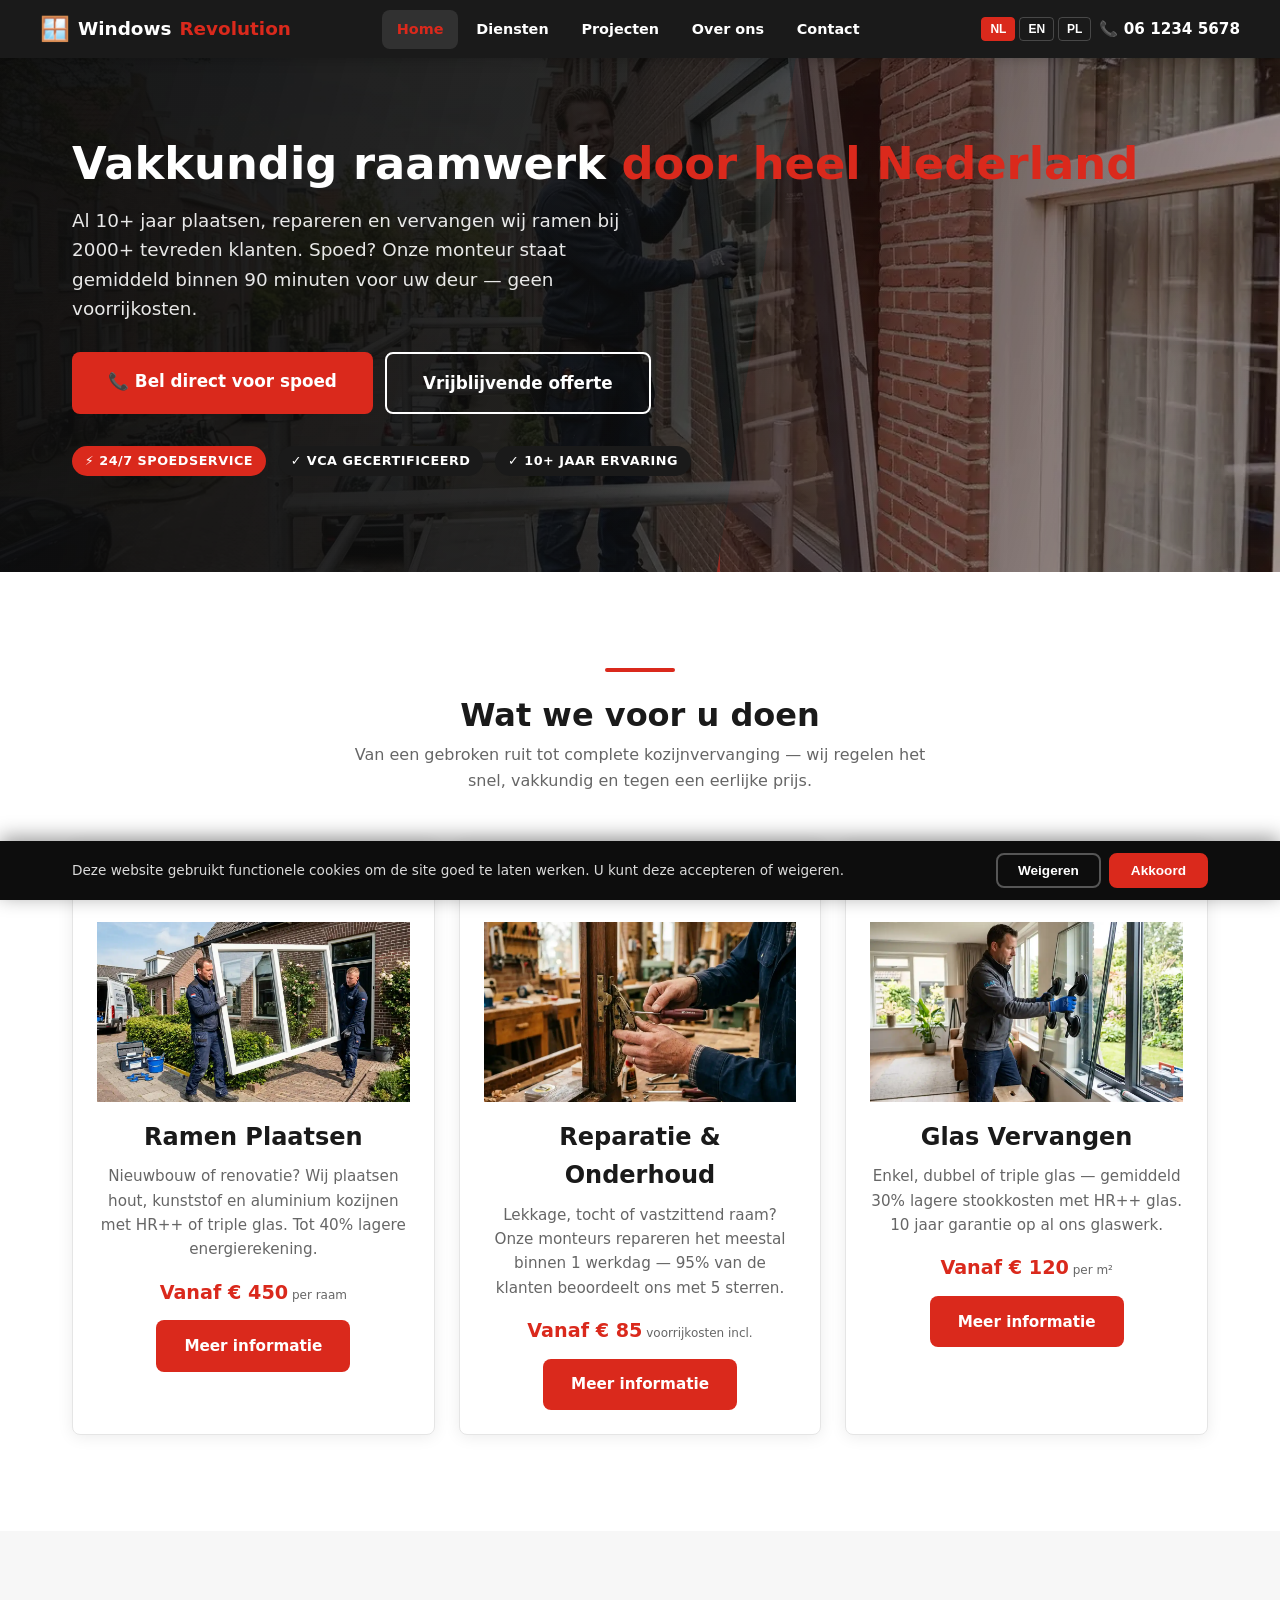
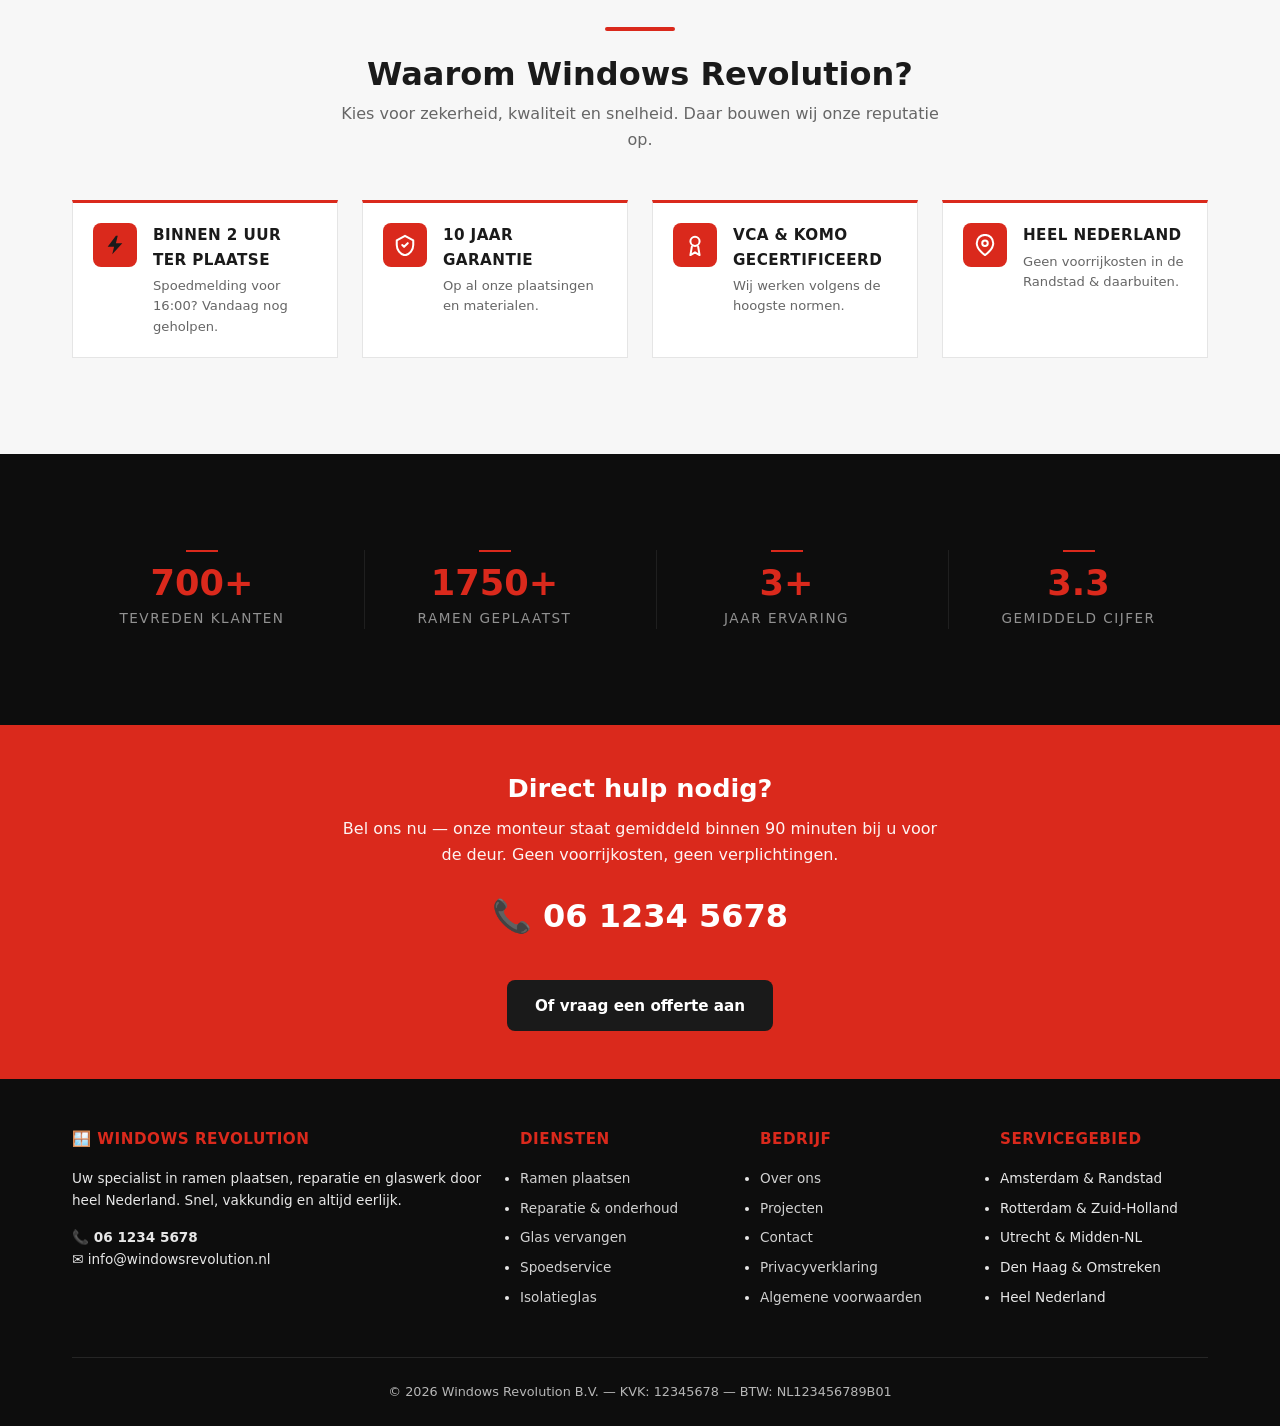
==== commit 9eb89af6: "style: industrial redesign — hero photo overlay, service card headers, SVG trust icons, dark stats" ====
--- a/index.html
+++ b/index.html
@@ -85,7 +85,7 @@
 </header>
 
 
-<section class="hero" id="main-content" style="background:linear-gradient(135deg,rgba(13,13,13,.88) 0%,rgba(13,13,13,.75) 100%),url('images/hero.webp') center/cover no-repeat">
+<section class="hero" id="main-content" style="background:linear-gradient(105deg,rgba(13,13,13,.97) 0%,rgba(13,13,13,.88) 45%,rgba(13,13,13,.55) 75%,rgba(13,13,13,.3) 100%),url('images/hero.webp') center right/cover no-repeat">
   <div class="container">
     <h1 data-i18n-html="hero-title">Vakkundig raamwerk <span>door heel Nederland</span></h1>
     <p data-i18n="hero-subtitle">Al 10+ jaar plaatsen, repareren en vervangen wij ramen bij 2000+ tevreden klanten. Spoed? Onze monteur staat gemiddeld binnen 90 minuten voor uw deur — geen voorrijkosten.</p>
@@ -112,12 +112,12 @@
     <div class="services-grid">
       <div class="service-card">
         <div class="service-card-head">
-          <span class="cat" data-i18n="service-1-cat">RAMEN PLAATSEN</span>
+          <span class="cat">Dienst 01</span>
           <span class="cat-icon">🪟</span>
         </div>
+        <div class="service-card-body">
         <img loading="lazy" src="images/service-ramen-plaatsen.webp" alt="Ramen plaatsen" data-i18n-alt="service-1-alt" class="card-img">
-        <div class="service-card-body">
-          <h3 data-i18n="service-1-title">Ramen Plaatsen</h3>
+        <h3 data-i18n="service-1-title">Ramen Plaatsen</h3>
           <p data-i18n="service-1-desc">Nieuwbouw of renovatie? Wij plaatsen hout, kunststof en aluminium kozijnen met HR++ of triple glas. Tot 40% lagere energierekening.</p>
           <div class="price" data-i18n-html="service-1-price">Vanaf <strong>€ 450</strong><small> per raam</small></div>
           <a class='btn btn-primary' data-i18n='service-1-cta' href='diensten.html' style='margin-top:.75rem'>Meer informatie</a>
@@ -125,12 +125,12 @@
       </div>
       <div class="service-card">
         <div class="service-card-head">
-          <span class="cat" data-i18n="service-2-cat">REPARATIE</span>
+          <span class="cat">Dienst 02</span>
           <span class="cat-icon">🔧</span>
         </div>
+        <div class="service-card-body">
         <img loading="lazy" src="images/service-reparatie.webp" alt="Reparatie & onderhoud" data-i18n-alt="service-2-alt" class="card-img">
-        <div class="service-card-body">
-          <h3 data-i18n="service-2-title">Reparatie & Onderhoud</h3>
+        <h3 data-i18n="service-2-title">Reparatie & Onderhoud</h3>
           <p data-i18n="service-2-desc">Lekkage, tocht of vastzittend raam? Onze monteurs repareren het meestal binnen 1 werkdag — 95% van de klanten beoordeelt ons met 5 sterren.</p>
           <div class="price" data-i18n-html="service-2-price">Vanaf <strong>€ 85</strong><small> voorrijkosten incl.</small></div>
           <a class='btn btn-primary' data-i18n='service-2-cta' href='diensten.html' style='margin-top:.75rem'>Meer informatie</a>
@@ -138,12 +138,12 @@
       </div>
       <div class="service-card">
         <div class="service-card-head">
-          <span class="cat" data-i18n="service-3-cat">GLAS VERVANGEN</span>
+          <span class="cat">Dienst 03</span>
           <span class="cat-icon">✦</span>
         </div>
+        <div class="service-card-body">
         <img loading="lazy" src="images/service-glas-vervangen.webp" alt="Glas vervangen" data-i18n-alt="service-3-alt" class="card-img">
-        <div class="service-card-body">
-          <h3 data-i18n="service-3-title">Glas Vervangen</h3>
+        <h3 data-i18n="service-3-title">Glas Vervangen</h3>
           <p data-i18n="service-3-desc">Enkel, dubbel of triple glas — gemiddeld 30% lagere stookkosten met HR++ glas. 10 jaar garantie op al ons glaswerk.</p>
           <div class="price" data-i18n-html="service-3-price">Vanaf <strong>€ 120</strong><small> per m²</small></div>
           <a class='btn btn-primary' data-i18n='service-3-cta' href='diensten.html' style='margin-top:.75rem'>Meer informatie</a>
@@ -163,28 +163,28 @@
     </div>
     <div class="trust-grid">
       <div class="trust-item">
-        <div class="icon-box"><svg viewBox="0 0 24 24"><path d="M13 2L3 14h9l-1 8 10-12h-9l1-8z"/></svg></div>
+        <div class="icon-box"><svg viewBox="0 0 24 24"><path d="M13 2L4 14h7l-2 8 11-12h-7l2-8z" fill="currentColor" stroke="none"/></svg></div>
         <div>
           <h4 data-i18n="trust-1-title">Binnen 2 uur ter plaatse</h4>
           <p data-i18n="trust-1-desc">Spoedmelding voor 16:00? Vandaag nog geholpen.</p>
         </div>
       </div>
       <div class="trust-item">
-        <div class="icon-box"><svg viewBox="0 0 24 24"><path d="M12 22s8-4 8-10V5l-8-3-8 3v7c0 6 8 10 8 10z"/></svg></div>
+        <div class="icon-box"><svg viewBox="0 0 24 24"><path d="M12 2L3 7v5c0 5.25 3.75 10.15 9 11.25C17.25 22.15 21 17.25 21 12V7L12 2Z"/><polyline points="9,12 11,14 15,10"/></svg></div>
         <div>
           <h4 data-i18n="trust-2-title">10 jaar garantie</h4>
           <p data-i18n="trust-2-desc">Op al onze plaatsingen en materialen.</p>
         </div>
       </div>
       <div class="trust-item">
-        <div class="icon-box"><svg viewBox="0 0 24 24"><circle cx="12" cy="8" r="7"/><path d="M2 21c0-4 4.5-7 10-7s10 3 10 7"/></svg></div>
+        <div class="icon-box"><svg viewBox="0 0 24 24"><circle cx="12" cy="8" r="5"/><path d="M8.56 13.8L7 23l5-3 5 3-1.56-9.2"/></svg></div>
         <div>
           <h4 data-i18n="trust-3-title">VCA & KOMO gecertificeerd</h4>
           <p data-i18n="trust-3-desc">Wij werken volgens de hoogste normen.</p>
         </div>
       </div>
       <div class="trust-item">
-        <div class="icon-box"><svg viewBox="0 0 24 24"><path d="M12 2C8.13 2 5 5.13 5 9c0 5.25 7 13 7 13s7-7.75 7-13c0-3.87-3.13-7-7-7z"/><circle cx="12" cy="9" r="2.5"/></svg></div>
+        <div class="icon-box"><svg viewBox="0 0 24 24"><path d="M21 10c0 7-9 13-9 13S3 17 3 10a9 9 0 0118 0z"/><circle cx="12" cy="10" r="3"/></svg></div>
         <div>
           <h4 data-i18n="trust-4-title">Heel Nederland</h4>
           <p data-i18n="trust-4-desc">Geen voorrijkosten in de Randstad & daarbuiten.</p>
--- a/css/style.css
+++ b/css/style.css
@@ -363,3 +363,4 @@
 .stats-section .stat-label{color:rgba(255,255,255,.55);text-transform:uppercase;letter-spacing:1.5px}
 .stats-grid .stat-item{border-left:1px solid rgba(255,255,255,.08)}
 .stats-grid .stat-item:first-child{border-left:none}
+.stats-grid .stat-item::before{content:'';display:block;width:32px;height:2px;background:var(--red);margin:0 auto .75rem}
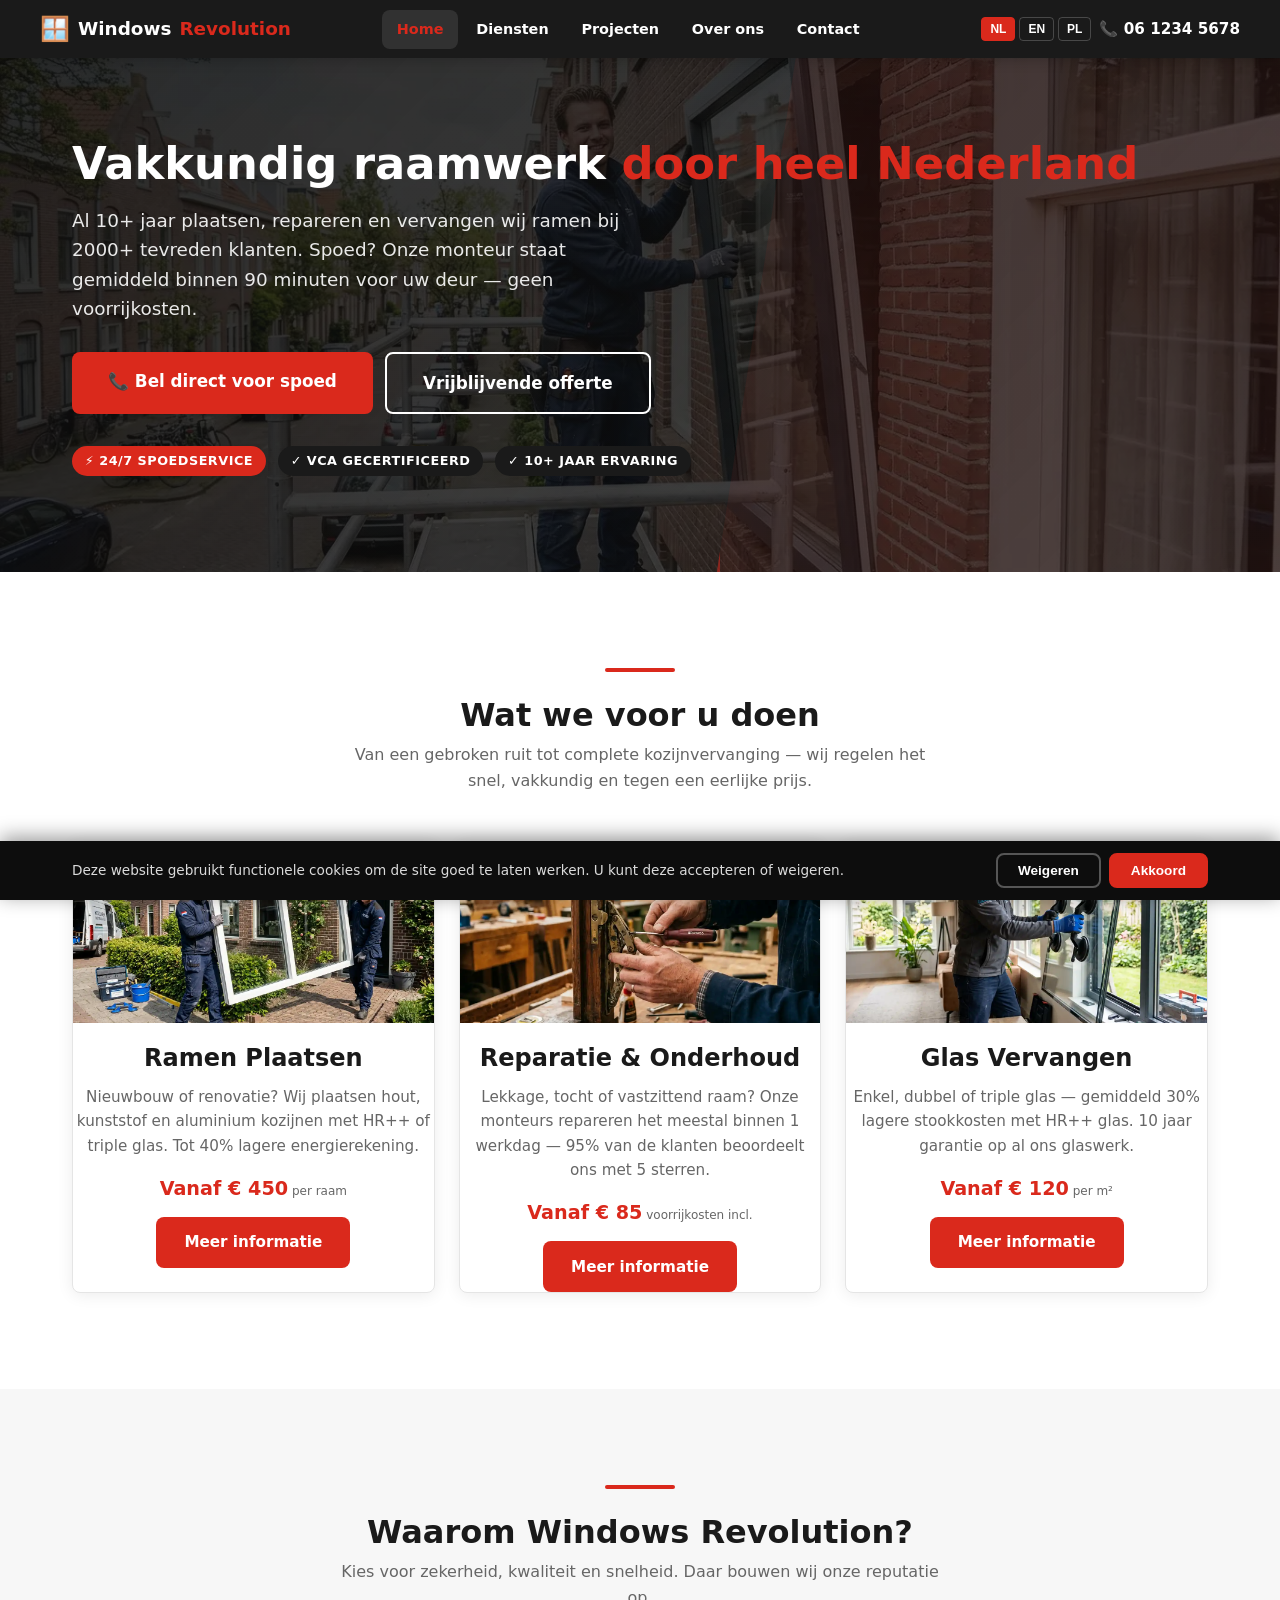
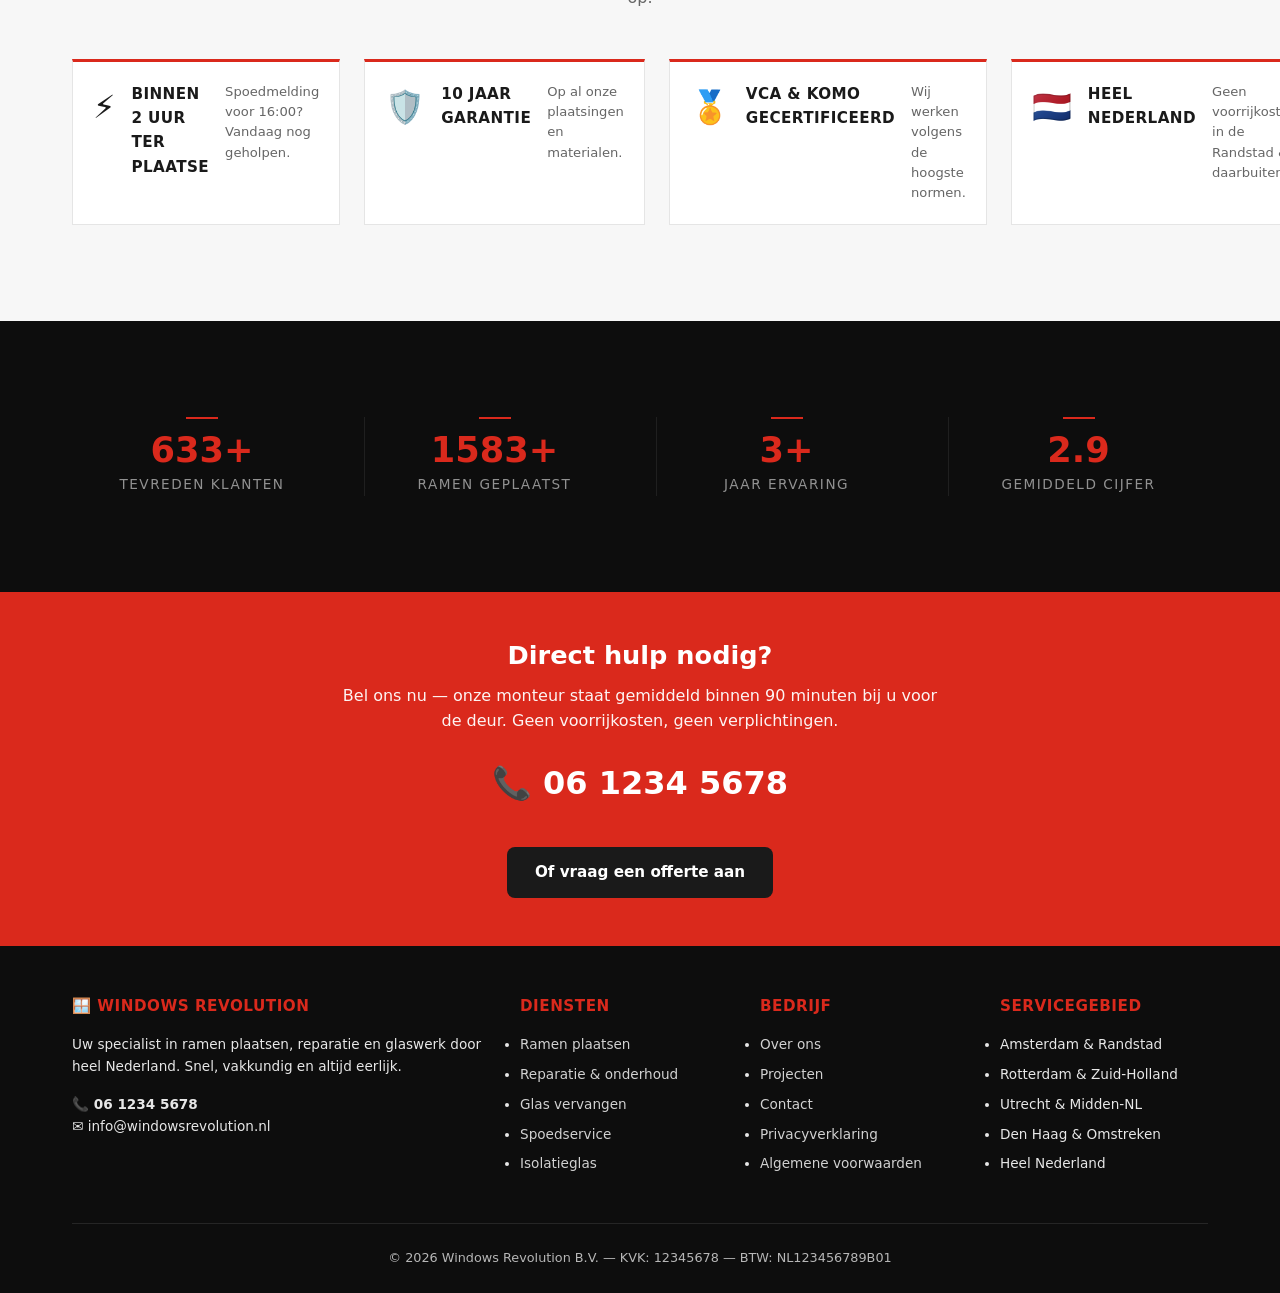
==== commit 5e4153aa: "fix: horizontal scroll — overflow-x:hidden on html + hero width:100%" ====
--- a/index.html
+++ b/index.html
@@ -85,7 +85,7 @@
 </header>
 
 
-<section class="hero" id="main-content" style="background:linear-gradient(105deg,rgba(13,13,13,.97) 0%,rgba(13,13,13,.88) 45%,rgba(13,13,13,.55) 75%,rgba(13,13,13,.3) 100%),url('images/hero.webp') center right/cover no-repeat">
+<section class="hero" id="main-content" style="background:linear-gradient(135deg,rgba(13,13,13,.88) 0%,rgba(13,13,13,.75) 100%),url('images/hero.webp') center/cover no-repeat">
   <div class="container">
     <h1 data-i18n-html="hero-title">Vakkundig raamwerk <span>door heel Nederland</span></h1>
     <p data-i18n="hero-subtitle">Al 10+ jaar plaatsen, repareren en vervangen wij ramen bij 2000+ tevreden klanten. Spoed? Onze monteur staat gemiddeld binnen 90 minuten voor uw deur — geen voorrijkosten.</p>
@@ -111,43 +111,25 @@
     </div>
     <div class="services-grid">
       <div class="service-card">
-        <div class="service-card-head">
-          <span class="cat">Dienst 01</span>
-          <span class="cat-icon">🪟</span>
-        </div>
-        <div class="service-card-body">
         <img loading="lazy" src="images/service-ramen-plaatsen.webp" alt="Ramen plaatsen" data-i18n-alt="service-1-alt" class="card-img">
         <h3 data-i18n="service-1-title">Ramen Plaatsen</h3>
-          <p data-i18n="service-1-desc">Nieuwbouw of renovatie? Wij plaatsen hout, kunststof en aluminium kozijnen met HR++ of triple glas. Tot 40% lagere energierekening.</p>
-          <div class="price" data-i18n-html="service-1-price">Vanaf <strong>€ 450</strong><small> per raam</small></div>
-          <a class='btn btn-primary' data-i18n='service-1-cta' href='diensten.html' style='margin-top:.75rem'>Meer informatie</a>
-        </div>
+        <p data-i18n="service-1-desc">Nieuwbouw of renovatie? Wij plaatsen hout, kunststof en aluminium kozijnen met HR++ of triple glas. Tot 40% lagere energierekening.</p>
+        <div class="price" data-i18n-html="service-1-price">Vanaf <strong>€ 450</strong><small> per raam</small></div>
+        <a class='btn btn-primary' data-i18n='service-1-cta' href='diensten.html' style='margin-top:.75rem'>Meer informatie</a>
       </div>
       <div class="service-card">
-        <div class="service-card-head">
-          <span class="cat">Dienst 02</span>
-          <span class="cat-icon">🔧</span>
-        </div>
-        <div class="service-card-body">
         <img loading="lazy" src="images/service-reparatie.webp" alt="Reparatie & onderhoud" data-i18n-alt="service-2-alt" class="card-img">
         <h3 data-i18n="service-2-title">Reparatie & Onderhoud</h3>
-          <p data-i18n="service-2-desc">Lekkage, tocht of vastzittend raam? Onze monteurs repareren het meestal binnen 1 werkdag — 95% van de klanten beoordeelt ons met 5 sterren.</p>
-          <div class="price" data-i18n-html="service-2-price">Vanaf <strong>€ 85</strong><small> voorrijkosten incl.</small></div>
-          <a class='btn btn-primary' data-i18n='service-2-cta' href='diensten.html' style='margin-top:.75rem'>Meer informatie</a>
-        </div>
+        <p data-i18n="service-2-desc">Lekkage, tocht of vastzittend raam? Onze monteurs repareren het meestal binnen 1 werkdag — 95% van de klanten beoordeelt ons met 5 sterren.</p>
+        <div class="price" data-i18n-html="service-2-price">Vanaf <strong>€ 85</strong><small> voorrijkosten incl.</small></div>
+        <a class='btn btn-primary' data-i18n='service-2-cta' href='diensten.html' style='margin-top:.75rem'>Meer informatie</a>
       </div>
       <div class="service-card">
-        <div class="service-card-head">
-          <span class="cat">Dienst 03</span>
-          <span class="cat-icon">✦</span>
-        </div>
-        <div class="service-card-body">
         <img loading="lazy" src="images/service-glas-vervangen.webp" alt="Glas vervangen" data-i18n-alt="service-3-alt" class="card-img">
         <h3 data-i18n="service-3-title">Glas Vervangen</h3>
-          <p data-i18n="service-3-desc">Enkel, dubbel of triple glas — gemiddeld 30% lagere stookkosten met HR++ glas. 10 jaar garantie op al ons glaswerk.</p>
-          <div class="price" data-i18n-html="service-3-price">Vanaf <strong>€ 120</strong><small> per m²</small></div>
-          <a class='btn btn-primary' data-i18n='service-3-cta' href='diensten.html' style='margin-top:.75rem'>Meer informatie</a>
-        </div>
+        <p data-i18n="service-3-desc">Enkel, dubbel of triple glas — gemiddeld 30% lagere stookkosten met HR++ glas. 10 jaar garantie op al ons glaswerk.</p>
+        <div class="price" data-i18n-html="service-3-price">Vanaf <strong>€ 120</strong><small> per m²</small></div>
+        <a class='btn btn-primary' data-i18n='service-3-cta' href='diensten.html' style='margin-top:.75rem'>Meer informatie</a>
       </div>
     </div>
   </div>
@@ -163,32 +145,24 @@
     </div>
     <div class="trust-grid">
       <div class="trust-item">
-        <div class="icon-box"><svg viewBox="0 0 24 24"><path d="M13 2L4 14h7l-2 8 11-12h-7l2-8z" fill="currentColor" stroke="none"/></svg></div>
-        <div>
-          <h4 data-i18n="trust-1-title">Binnen 2 uur ter plaatse</h4>
-          <p data-i18n="trust-1-desc">Spoedmelding voor 16:00? Vandaag nog geholpen.</p>
-        </div>
-      </div>
-      <div class="trust-item">
-        <div class="icon-box"><svg viewBox="0 0 24 24"><path d="M12 2L3 7v5c0 5.25 3.75 10.15 9 11.25C17.25 22.15 21 17.25 21 12V7L12 2Z"/><polyline points="9,12 11,14 15,10"/></svg></div>
-        <div>
-          <h4 data-i18n="trust-2-title">10 jaar garantie</h4>
-          <p data-i18n="trust-2-desc">Op al onze plaatsingen en materialen.</p>
-        </div>
-      </div>
-      <div class="trust-item">
-        <div class="icon-box"><svg viewBox="0 0 24 24"><circle cx="12" cy="8" r="5"/><path d="M8.56 13.8L7 23l5-3 5 3-1.56-9.2"/></svg></div>
-        <div>
-          <h4 data-i18n="trust-3-title">VCA & KOMO gecertificeerd</h4>
-          <p data-i18n="trust-3-desc">Wij werken volgens de hoogste normen.</p>
-        </div>
-      </div>
-      <div class="trust-item">
-        <div class="icon-box"><svg viewBox="0 0 24 24"><path d="M21 10c0 7-9 13-9 13S3 17 3 10a9 9 0 0118 0z"/><circle cx="12" cy="10" r="3"/></svg></div>
-        <div>
-          <h4 data-i18n="trust-4-title">Heel Nederland</h4>
-          <p data-i18n="trust-4-desc">Geen voorrijkosten in de Randstad & daarbuiten.</p>
-        </div>
+        <div class="icon">⚡</div>
+        <h4 data-i18n="trust-1-title">Binnen 2 uur ter plaatse</h4>
+        <p data-i18n="trust-1-desc">Spoedmelding voor 16:00? Vandaag nog geholpen.</p>
+      </div>
+      <div class="trust-item">
+        <div class="icon">🛡️</div>
+        <h4 data-i18n="trust-2-title">10 jaar garantie</h4>
+        <p data-i18n="trust-2-desc">Op al onze plaatsingen en materialen.</p>
+      </div>
+      <div class="trust-item">
+        <div class="icon">🏅</div>
+        <h4 data-i18n="trust-3-title">VCA & KOMO gecertificeerd</h4>
+        <p data-i18n="trust-3-desc">Wij werken volgens de hoogste normen.</p>
+      </div>
+      <div class="trust-item">
+        <div class="icon">🇳🇱</div>
+        <h4 data-i18n="trust-4-title">Heel Nederland</h4>
+        <p data-i18n="trust-4-desc">Geen voorrijkosten in de Randstad & daarbuiten.</p>
       </div>
     </div>
   </div>
--- a/css/style.css
+++ b/css/style.css
@@ -6,7 +6,7 @@
 
 /* ─── RESET & BASE ─── */
 *,*::before,*::after{box-sizing:border-box;margin:0;padding:0}
-html{scroll-behavior:smooth;font-size:16px}
+html{scroll-behavior:smooth;font-size:16px;overflow-x:hidden}
 body{font-family:'Segoe UI',system-ui,-apple-system,sans-serif;color:#1a1a1a;line-height:1.6;background:#fff;overflow-x:hidden;padding-bottom:72px}
 @media(min-width:768px){body{padding-bottom:0}}
 
@@ -83,7 +83,7 @@
 @media(min-width:768px){.hamburger{display:none}}
 
 /* ─── HERO ─── */
-.hero{background:var(--black);color:var(--white);padding:3rem 0 3.5rem;position:relative;overflow:hidden}
+.hero{background:var(--black);color:var(--white);padding:3rem 0 3.5rem;position:relative;overflow:hidden;width:100%}
 .hero::after{content:'';position:absolute;top:0;right:0;bottom:0;width:44%;background:rgba(218,41,28,.07);clip-path:polygon(14% 0,100% 0,100% 100%,0% 100%);border-left:3px solid rgba(218,41,28,.5);pointer-events:none;z-index:1}
 .hero .container{position:relative;z-index:2}
 .hero h1{font-size:1.85rem;margin-bottom:1rem}
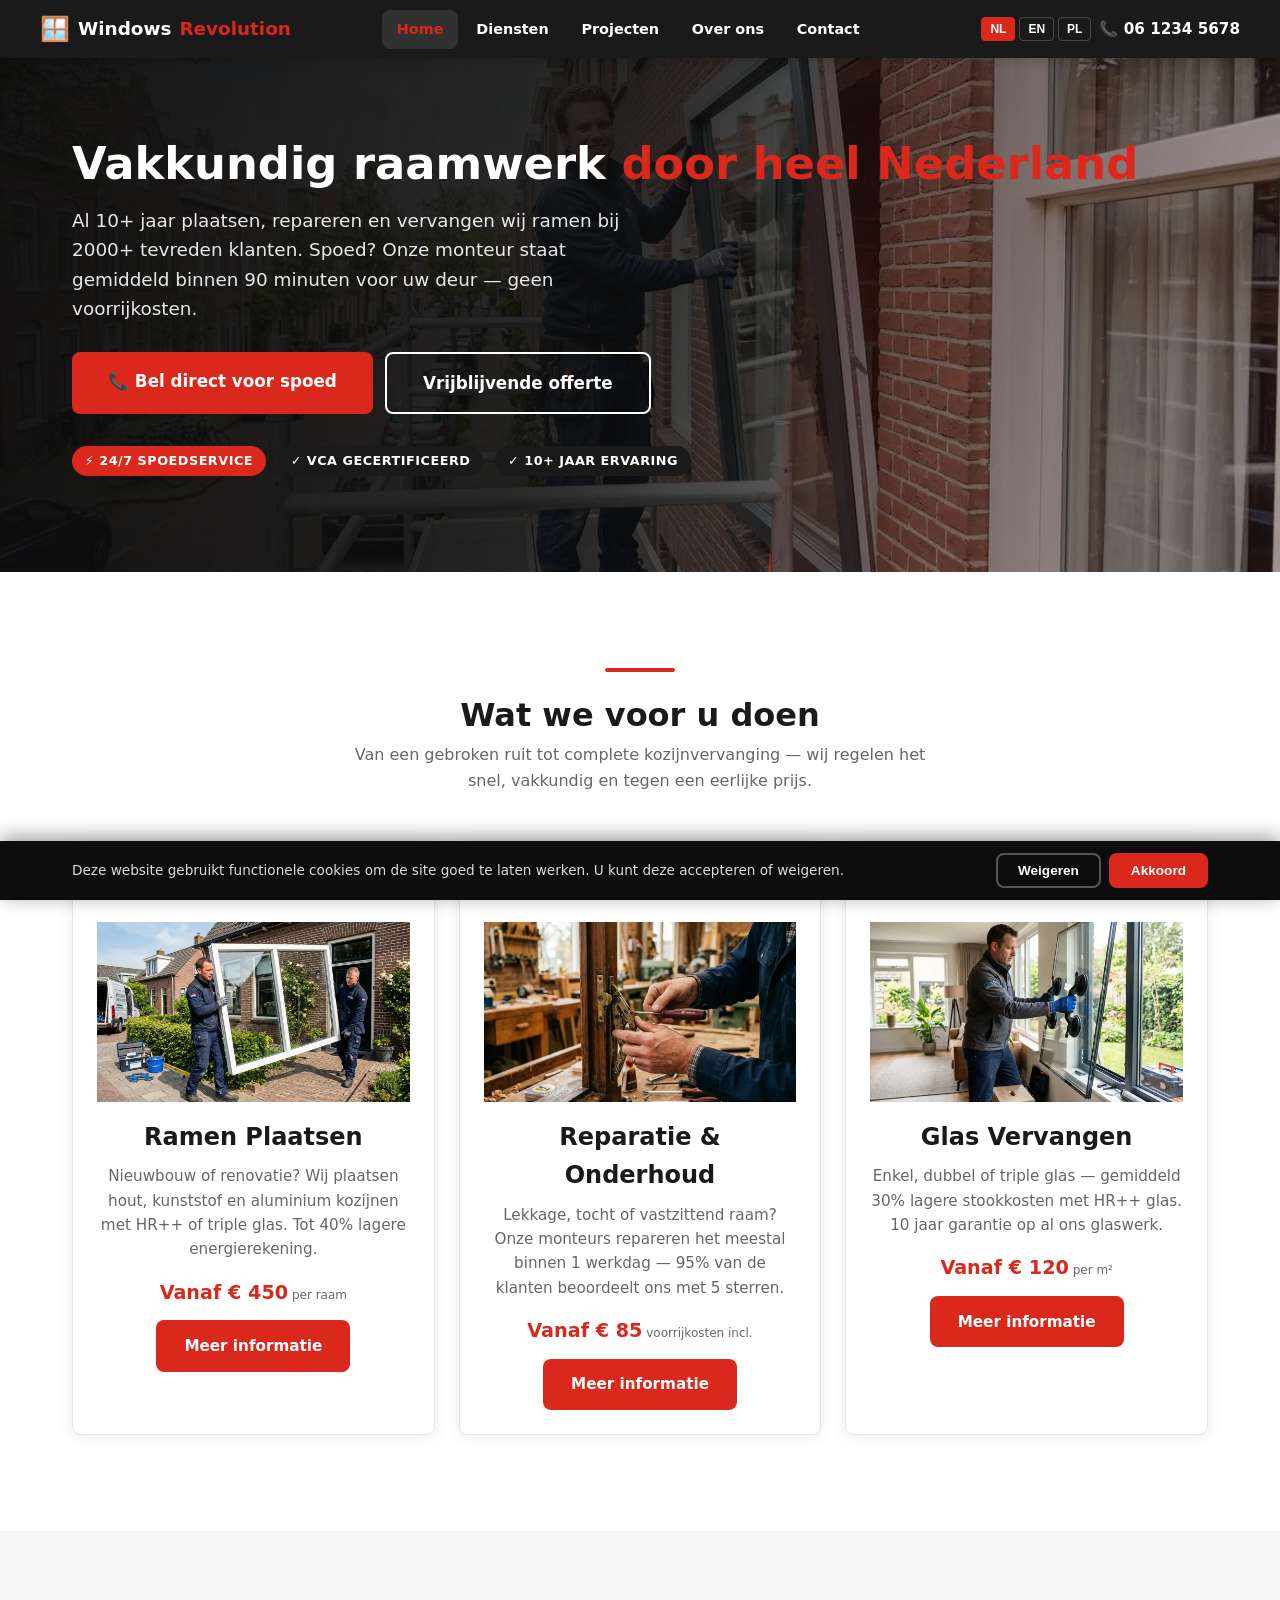
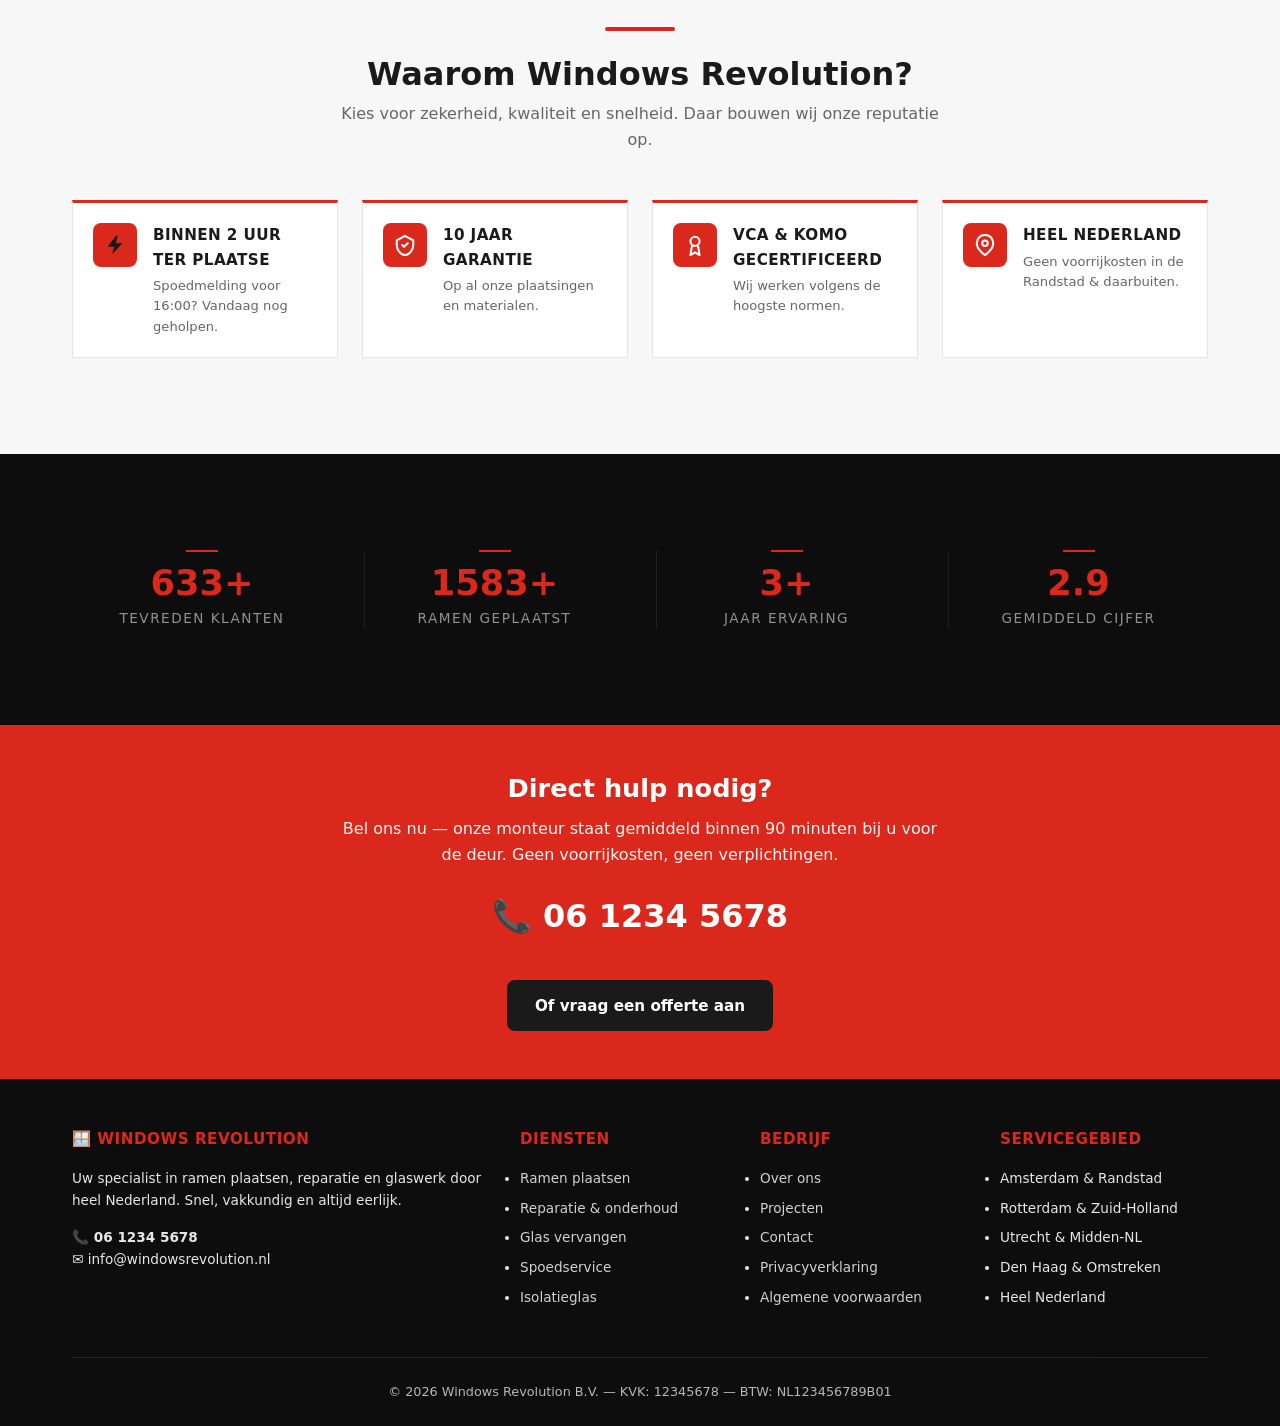
==== commit 0b6a7a76: "fix: overflow-x layout — html/body max-width, hero clip-path narrowed, restored card headers + SVG" ====
--- a/index.html
+++ b/index.html
@@ -85,7 +85,7 @@
 </header>
 
 
-<section class="hero" id="main-content" style="background:linear-gradient(135deg,rgba(13,13,13,.88) 0%,rgba(13,13,13,.75) 100%),url('images/hero.webp') center/cover no-repeat">
+<section class="hero" id="main-content" style="background:linear-gradient(105deg,rgba(13,13,13,.97) 0%,rgba(13,13,13,.88) 45%,rgba(13,13,13,.55) 75%,rgba(13,13,13,.3) 100%),url('images/hero.webp') center right/cover no-repeat">
   <div class="container">
     <h1 data-i18n-html="hero-title">Vakkundig raamwerk <span>door heel Nederland</span></h1>
     <p data-i18n="hero-subtitle">Al 10+ jaar plaatsen, repareren en vervangen wij ramen bij 2000+ tevreden klanten. Spoed? Onze monteur staat gemiddeld binnen 90 minuten voor uw deur — geen voorrijkosten.</p>
@@ -111,25 +111,43 @@
     </div>
     <div class="services-grid">
       <div class="service-card">
+        <div class="service-card-head">
+          <span class="cat">Dienst 01</span>
+          <span class="cat-icon">🪟</span>
+        </div>
+        <div class="service-card-body">
         <img loading="lazy" src="images/service-ramen-plaatsen.webp" alt="Ramen plaatsen" data-i18n-alt="service-1-alt" class="card-img">
         <h3 data-i18n="service-1-title">Ramen Plaatsen</h3>
-        <p data-i18n="service-1-desc">Nieuwbouw of renovatie? Wij plaatsen hout, kunststof en aluminium kozijnen met HR++ of triple glas. Tot 40% lagere energierekening.</p>
-        <div class="price" data-i18n-html="service-1-price">Vanaf <strong>€ 450</strong><small> per raam</small></div>
-        <a class='btn btn-primary' data-i18n='service-1-cta' href='diensten.html' style='margin-top:.75rem'>Meer informatie</a>
+          <p data-i18n="service-1-desc">Nieuwbouw of renovatie? Wij plaatsen hout, kunststof en aluminium kozijnen met HR++ of triple glas. Tot 40% lagere energierekening.</p>
+          <div class="price" data-i18n-html="service-1-price">Vanaf <strong>€ 450</strong><small> per raam</small></div>
+          <a class='btn btn-primary' data-i18n='service-1-cta' href='diensten.html' style='margin-top:.75rem'>Meer informatie</a>
+        </div>
       </div>
       <div class="service-card">
+        <div class="service-card-head">
+          <span class="cat">Dienst 02</span>
+          <span class="cat-icon">🔧</span>
+        </div>
+        <div class="service-card-body">
         <img loading="lazy" src="images/service-reparatie.webp" alt="Reparatie & onderhoud" data-i18n-alt="service-2-alt" class="card-img">
         <h3 data-i18n="service-2-title">Reparatie & Onderhoud</h3>
-        <p data-i18n="service-2-desc">Lekkage, tocht of vastzittend raam? Onze monteurs repareren het meestal binnen 1 werkdag — 95% van de klanten beoordeelt ons met 5 sterren.</p>
-        <div class="price" data-i18n-html="service-2-price">Vanaf <strong>€ 85</strong><small> voorrijkosten incl.</small></div>
-        <a class='btn btn-primary' data-i18n='service-2-cta' href='diensten.html' style='margin-top:.75rem'>Meer informatie</a>
+          <p data-i18n="service-2-desc">Lekkage, tocht of vastzittend raam? Onze monteurs repareren het meestal binnen 1 werkdag — 95% van de klanten beoordeelt ons met 5 sterren.</p>
+          <div class="price" data-i18n-html="service-2-price">Vanaf <strong>€ 85</strong><small> voorrijkosten incl.</small></div>
+          <a class='btn btn-primary' data-i18n='service-2-cta' href='diensten.html' style='margin-top:.75rem'>Meer informatie</a>
+        </div>
       </div>
       <div class="service-card">
+        <div class="service-card-head">
+          <span class="cat">Dienst 03</span>
+          <span class="cat-icon">✦</span>
+        </div>
+        <div class="service-card-body">
         <img loading="lazy" src="images/service-glas-vervangen.webp" alt="Glas vervangen" data-i18n-alt="service-3-alt" class="card-img">
         <h3 data-i18n="service-3-title">Glas Vervangen</h3>
-        <p data-i18n="service-3-desc">Enkel, dubbel of triple glas — gemiddeld 30% lagere stookkosten met HR++ glas. 10 jaar garantie op al ons glaswerk.</p>
-        <div class="price" data-i18n-html="service-3-price">Vanaf <strong>€ 120</strong><small> per m²</small></div>
-        <a class='btn btn-primary' data-i18n='service-3-cta' href='diensten.html' style='margin-top:.75rem'>Meer informatie</a>
+          <p data-i18n="service-3-desc">Enkel, dubbel of triple glas — gemiddeld 30% lagere stookkosten met HR++ glas. 10 jaar garantie op al ons glaswerk.</p>
+          <div class="price" data-i18n-html="service-3-price">Vanaf <strong>€ 120</strong><small> per m²</small></div>
+          <a class='btn btn-primary' data-i18n='service-3-cta' href='diensten.html' style='margin-top:.75rem'>Meer informatie</a>
+        </div>
       </div>
     </div>
   </div>
@@ -145,24 +163,32 @@
     </div>
     <div class="trust-grid">
       <div class="trust-item">
-        <div class="icon">⚡</div>
-        <h4 data-i18n="trust-1-title">Binnen 2 uur ter plaatse</h4>
-        <p data-i18n="trust-1-desc">Spoedmelding voor 16:00? Vandaag nog geholpen.</p>
-      </div>
-      <div class="trust-item">
-        <div class="icon">🛡️</div>
-        <h4 data-i18n="trust-2-title">10 jaar garantie</h4>
-        <p data-i18n="trust-2-desc">Op al onze plaatsingen en materialen.</p>
-      </div>
-      <div class="trust-item">
-        <div class="icon">🏅</div>
-        <h4 data-i18n="trust-3-title">VCA & KOMO gecertificeerd</h4>
-        <p data-i18n="trust-3-desc">Wij werken volgens de hoogste normen.</p>
-      </div>
-      <div class="trust-item">
-        <div class="icon">🇳🇱</div>
-        <h4 data-i18n="trust-4-title">Heel Nederland</h4>
-        <p data-i18n="trust-4-desc">Geen voorrijkosten in de Randstad & daarbuiten.</p>
+        <div class="icon-box"><svg viewBox="0 0 24 24"><path d="M13 2L4 14h7l-2 8 11-12h-7l2-8z" fill="currentColor" stroke="none"/></svg></div>
+        <div>
+          <h4 data-i18n="trust-1-title">Binnen 2 uur ter plaatse</h4>
+          <p data-i18n="trust-1-desc">Spoedmelding voor 16:00? Vandaag nog geholpen.</p>
+        </div>
+      </div>
+      <div class="trust-item">
+        <div class="icon-box"><svg viewBox="0 0 24 24"><path d="M12 2L3 7v5c0 5.25 3.75 10.15 9 11.25C17.25 22.15 21 17.25 21 12V7L12 2Z"/><polyline points="9,12 11,14 15,10"/></svg></div>
+        <div>
+          <h4 data-i18n="trust-2-title">10 jaar garantie</h4>
+          <p data-i18n="trust-2-desc">Op al onze plaatsingen en materialen.</p>
+        </div>
+      </div>
+      <div class="trust-item">
+        <div class="icon-box"><svg viewBox="0 0 24 24"><circle cx="12" cy="8" r="5"/><path d="M8.56 13.8L7 23l5-3 5 3-1.56-9.2"/></svg></div>
+        <div>
+          <h4 data-i18n="trust-3-title">VCA & KOMO gecertificeerd</h4>
+          <p data-i18n="trust-3-desc">Wij werken volgens de hoogste normen.</p>
+        </div>
+      </div>
+      <div class="trust-item">
+        <div class="icon-box"><svg viewBox="0 0 24 24"><path d="M21 10c0 7-9 13-9 13S3 17 3 10a9 9 0 0118 0z"/><circle cx="12" cy="10" r="3"/></svg></div>
+        <div>
+          <h4 data-i18n="trust-4-title">Heel Nederland</h4>
+          <p data-i18n="trust-4-desc">Geen voorrijkosten in de Randstad & daarbuiten.</p>
+        </div>
       </div>
     </div>
   </div>
--- a/css/style.css
+++ b/css/style.css
@@ -6,8 +6,8 @@
 
 /* ─── RESET & BASE ─── */
 *,*::before,*::after{box-sizing:border-box;margin:0;padding:0}
-html{scroll-behavior:smooth;font-size:16px;overflow-x:hidden}
-body{font-family:'Segoe UI',system-ui,-apple-system,sans-serif;color:#1a1a1a;line-height:1.6;background:#fff;overflow-x:hidden;padding-bottom:72px}
+html{scroll-behavior:smooth;font-size:16px;overflow-x:hidden;max-width:100vw}
+body{font-family:'Segoe UI',system-ui,-apple-system,sans-serif;color:#1a1a1a;line-height:1.6;background:#fff;overflow-x:hidden;padding-bottom:72px;max-width:100vw}
 @media(min-width:768px){body{padding-bottom:0}}
 
 :root{
@@ -84,7 +84,7 @@
 
 /* ─── HERO ─── */
 .hero{background:var(--black);color:var(--white);padding:3rem 0 3.5rem;position:relative;overflow:hidden;width:100%}
-.hero::after{content:'';position:absolute;top:0;right:0;bottom:0;width:44%;background:rgba(218,41,28,.07);clip-path:polygon(14% 0,100% 0,100% 100%,0% 100%);border-left:3px solid rgba(218,41,28,.5);pointer-events:none;z-index:1}
+.hero::after{content:'';position:absolute;top:0;right:0;bottom:0;width:40%;background:rgba(218,41,28,.07);clip-path:polygon(10% 0,100% 0,100% 100%,0% 100%);border-left:3px solid rgba(218,41,28,.5);pointer-events:none;z-index:1}
 .hero .container{position:relative;z-index:2}
 .hero h1{font-size:1.85rem;margin-bottom:1rem}
 .hero h1 span{color:var(--red)}
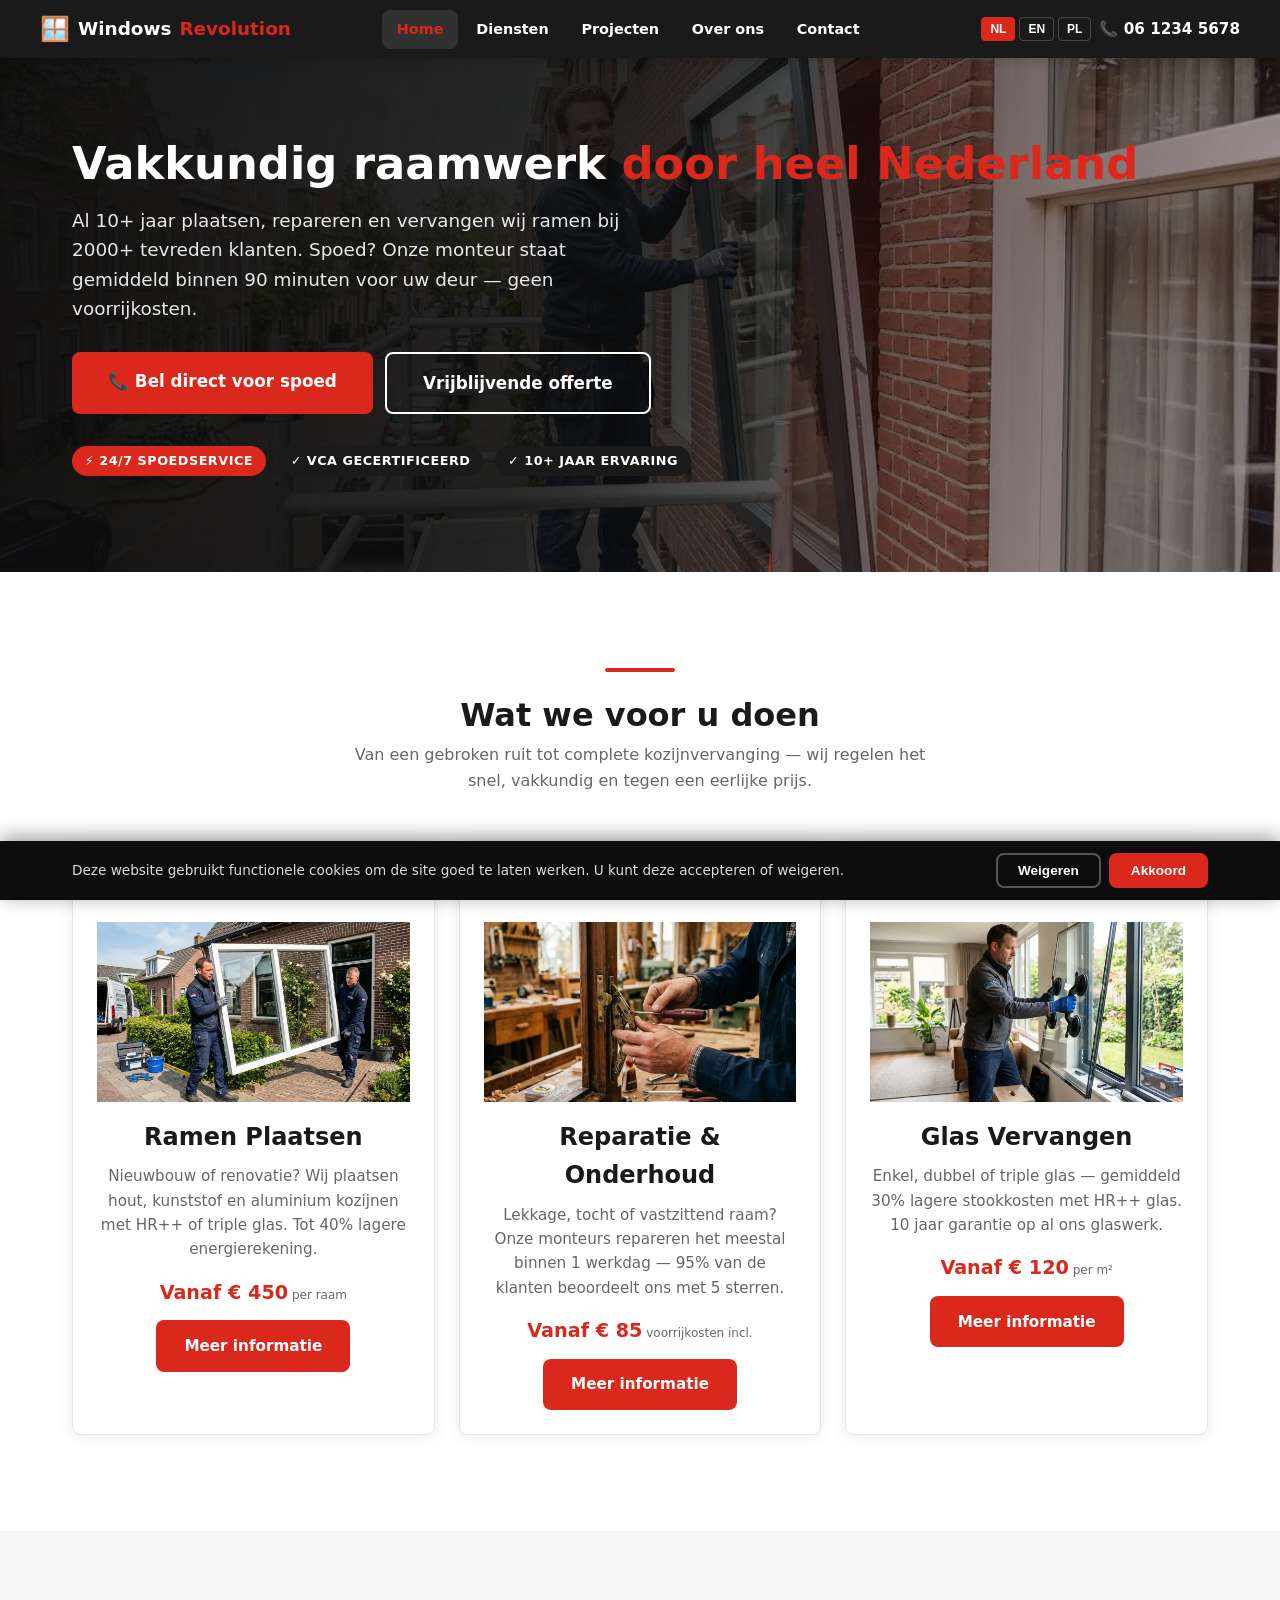
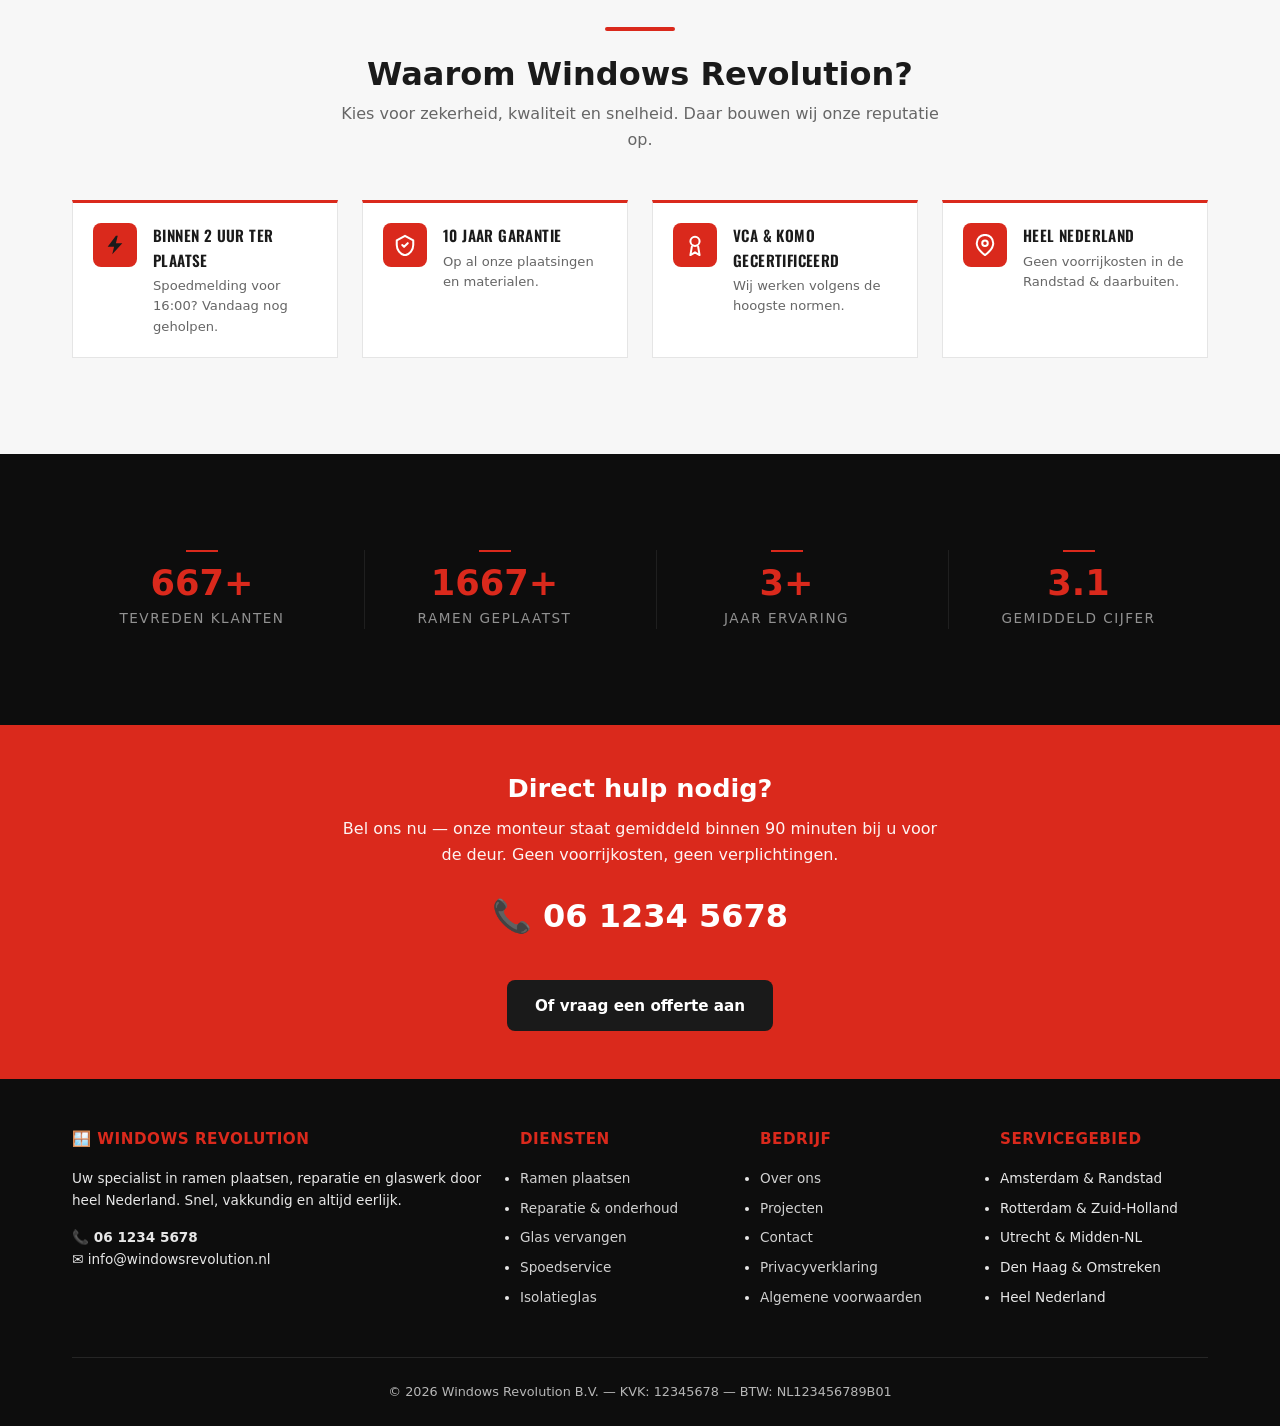
==== commit 5efae0fb: "fix: og:image URL, hreflang tags, Oswald font, CSS cache busting - og:image zmienione z GitHub Pages" ====
--- a/index.html
+++ b/index.html
@@ -11,15 +11,20 @@
 <meta property="og:site_name" content="Windows Revolution">
 <meta property="og:locale" content="nl_NL">
 <meta name="twitter:card" content="summary_large_image">
-<meta property="og:image" content="https://jlewandowski2420-creator.github.io/windowsrevolution/images/hero.webp">
+<meta property="og:image" content="https://windowsrevolution.nl/images/hero.webp">
 <meta property="og:image:width" content="1200">
 <meta property="og:image:height" content="630">
 <link rel="canonical" href="https://windowsrevolution.nl/">
+<link rel="alternate" hreflang="nl" href="https://windowsrevolution.nl/" />
+<link rel="alternate" hreflang="en" href="https://windowsrevolution.nl/?lang=en" />
+<link rel="alternate" hreflang="pl" href="https://windowsrevolution.nl/?lang=pl" />
+<link rel="alternate" hreflang="x-default" href="https://windowsrevolution.nl/" />
 <meta name="description" content="Windows Revolution — specialist in ramen plaatsen, reparatie en glas vervangen. Spoedservice in heel Nederland. Bel direct!">
 <title data-i18n="page-title-home">Windows Revolution | Ramen Plaatsen & Reparatie | Heel Nederland</title>
 <link rel="preconnect" href="https://fonts.googleapis.com">
 <link rel="preconnect" href="https://fonts.gstatic.com" crossorigin>
-<link rel="stylesheet" href="css/style.css">
+<link rel="stylesheet" href="https://fonts.googleapis.com/css2?family=Oswald:wght@400;500;600;700&display=swap">
+<link rel="stylesheet" href="css/style.css?v=1">
 <link rel="icon" type="image/svg+xml" href="data:image/svg+xml,<svg xmlns='http://www.w3.org/2000/svg' viewBox='0 0 100 100'><rect width='100' height='100' rx='20' fill='%231A1A1A'/><text x='50' y='68' text-anchor='middle' font-size='50' font-weight='800' fill='%23DA291C'>WR</text></svg>">
 <script type="application/ld+json">
 {
--- a/css/style.css
+++ b/css/style.css
@@ -28,6 +28,7 @@
 a{color:var(--red);text-decoration:none;transition:color var(--transition)}
 a:hover{color:var(--red-hover)}
 img{max-width:100%;height:auto;display:block}
+.service-card,.gallery-item,.review-card,.trust-item{max-width:100%}
 
 /* ─── UTILITIES ─── */
 .container{width:100%;max-width:1200px;margin:0 auto;padding:0 1.25rem}
@@ -86,9 +87,9 @@
 .hero{background:var(--black);color:var(--white);padding:3rem 0 3.5rem;position:relative;overflow:hidden;width:100%}
 .hero::after{content:'';position:absolute;top:0;right:0;bottom:0;width:40%;background:rgba(218,41,28,.07);clip-path:polygon(10% 0,100% 0,100% 100%,0% 100%);border-left:3px solid rgba(218,41,28,.5);pointer-events:none;z-index:1}
 .hero .container{position:relative;z-index:2}
-.hero h1{font-size:1.85rem;margin-bottom:1rem}
+.hero h1{font-size:1.85rem;margin-bottom:1rem;word-wrap:break-word;overflow-wrap:break-word}
 .hero h1 span{color:var(--red)}
-.hero p{font-size:1.05rem;opacity:.9;margin-bottom:1.75rem;max-width:550px}
+.hero p{font-size:1.05rem;opacity:.9;margin-bottom:1.75rem;max-width:550px;word-wrap:break-word;overflow-wrap:break-word}
 .hero-buttons{display:flex;flex-wrap:wrap;gap:.75rem}
 .hero-badges{display:flex;flex-wrap:wrap;gap:.75rem;margin-top:2rem}
 .hero-badges .badge-urgent{animation:pulse 2s infinite}
@@ -113,26 +114,26 @@
 .service-card:hover{transform:translateY(-4px);box-shadow:0 8px 30px rgba(0,0,0,.12)}
 .service-card .icon{font-size:2.5rem;margin-bottom:1rem}
 .service-card .card-img{width:100%;height:180px;object-fit:cover;border-radius:0;margin-bottom:1rem}
-.service-card h3{margin-bottom:.5rem;color:var(--black)}
-.service-card p{color:var(--gray);font-size:.95rem;margin-bottom:1rem}
+.service-card h3{margin-bottom:.5rem;color:var(--black);word-wrap:break-word;overflow-wrap:break-word}
+.service-card p{color:var(--gray);font-size:.95rem;margin-bottom:1rem;word-wrap:break-word;overflow-wrap:break-word}
 .service-card .price{font-weight:800;color:var(--red);font-size:1.2rem}
 .service-card .price small{font-size:.75rem;color:var(--gray);font-weight:400}
 
 .section-header{text-align:center;margin-bottom:3rem}
-.section-header h2{color:var(--black);margin-bottom:.5rem}
-.section-header p{color:var(--gray);max-width:600px;margin:0 auto}
+.section-header h2{color:var(--black);margin-bottom:.5rem;word-wrap:break-word;overflow-wrap:break-word}
+.section-header p{color:var(--gray);max-width:600px;margin:0 auto;word-wrap:break-word;overflow-wrap:break-word}
 .section-header .accent{display:inline-block;width:70px;height:4px;background:var(--red);border-radius:2px;margin-bottom:1rem}
 
 /* ─── TRUST SECTION ─── */
 .trust-section{background:var(--offwhite)}
 .trust-grid{display:grid;grid-template-columns:repeat(2,1fr);gap:1.5rem}
 @media(min-width:768px){.trust-grid{grid-template-columns:repeat(4,1fr)}}
-.trust-item{display:flex;gap:1rem;align-items:flex-start;padding:1.25rem;border:1px solid var(--lightgray);border-top:3px solid var(--red);background:var(--white)}
-.trust-item .icon-box{width:44px;height:44px;background:var(--red);display:flex;align-items:center;justify-content:center;flex-shrink:0;border-radius:var(--radius)}
+.trust-item{display:flex;gap:1rem;align-items:flex-start;padding:1.25rem;border:1px solid var(--lightgray);border-top:3px solid var(--red);background:var(--white);overflow:hidden}
+.trust-item .icon-box{width:44px;min-width:44px;height:44px;background:var(--red);display:flex;align-items:center;justify-content:center;flex-shrink:0;border-radius:var(--radius)}
 .trust-item .icon-box svg{width:22px;height:22px;stroke:var(--white);fill:none;stroke-width:2.2;stroke-linecap:round;stroke-linejoin:round}
 .trust-item .icon{font-size:2rem;margin-bottom:.75rem}
 .trust-item h4{font-family:var(--font-display);font-size:.95rem;font-weight:600;text-transform:uppercase;letter-spacing:.4px;color:var(--black);margin-bottom:.25rem}
-.trust-item p{font-size:.82rem;color:var(--gray);line-height:1.55}
+.trust-item p{font-size:.82rem;color:var(--gray);line-height:1.55;word-wrap:break-word;overflow-wrap:break-word;word-break:break-word}
 
 /* ─── REVIEWS ─── */
 .reviews-grid{display:grid;grid-template-columns:1fr;gap:1.5rem}
@@ -223,8 +224,8 @@
 
 /* ─── CTA BANNER ─── */
 .cta-banner{background:var(--red);color:var(--white);text-align:center;padding:3rem 1.5rem}
-.cta-banner h2{margin-bottom:.75rem;font-size:1.6rem}
-.cta-banner p{margin-bottom:1.5rem;opacity:.95;max-width:600px;margin-left:auto;margin-right:auto}
+.cta-banner h2{margin-bottom:.75rem;font-size:1.6rem;word-wrap:break-word;overflow-wrap:break-word}
+.cta-banner p{margin-bottom:1.5rem;opacity:.95;max-width:600px;margin-left:auto;margin-right:auto;word-wrap:break-word;overflow-wrap:break-word}
 .cta-banner .btn{background:var(--black);color:var(--white)}
 .cta-banner .btn:hover{background:var(--black-dark)}
 .cta-banner .phone{display:block;font-size:2rem;font-weight:800;margin:.75rem 0;color:var(--white)}
